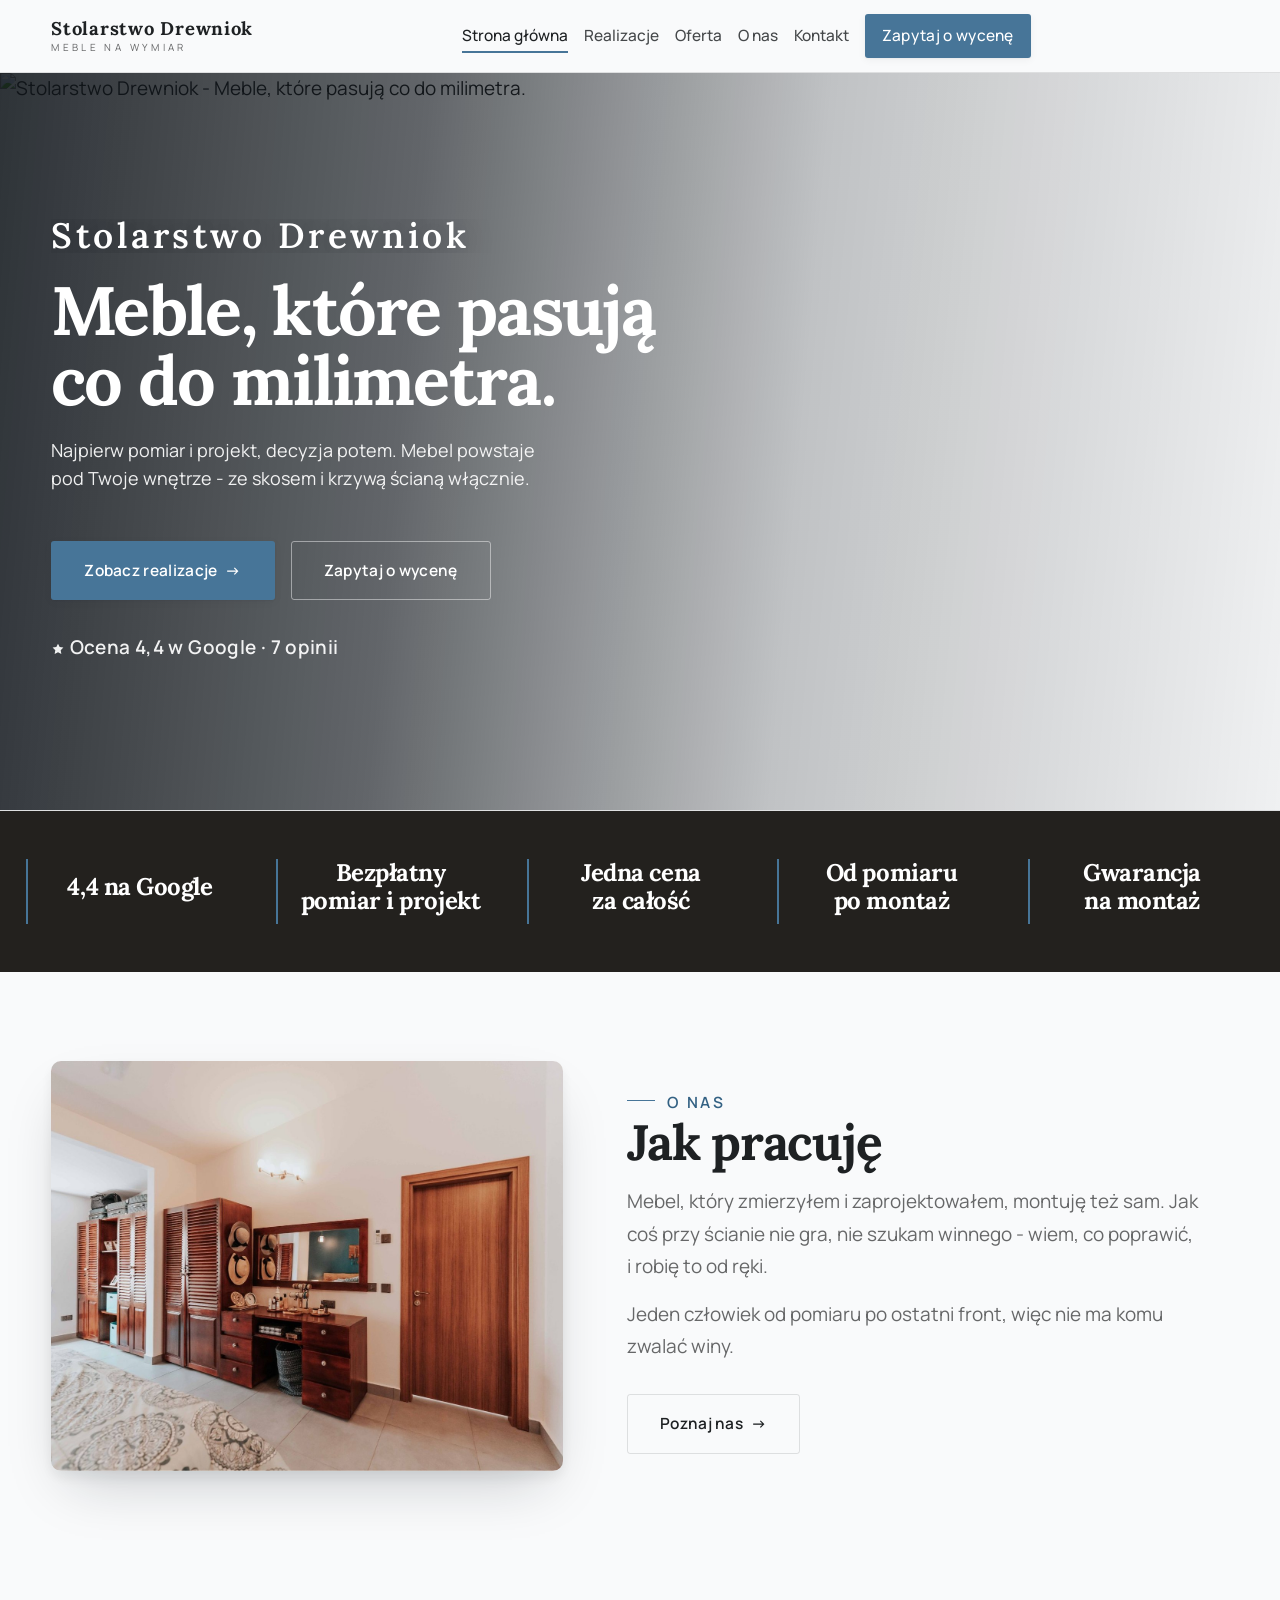
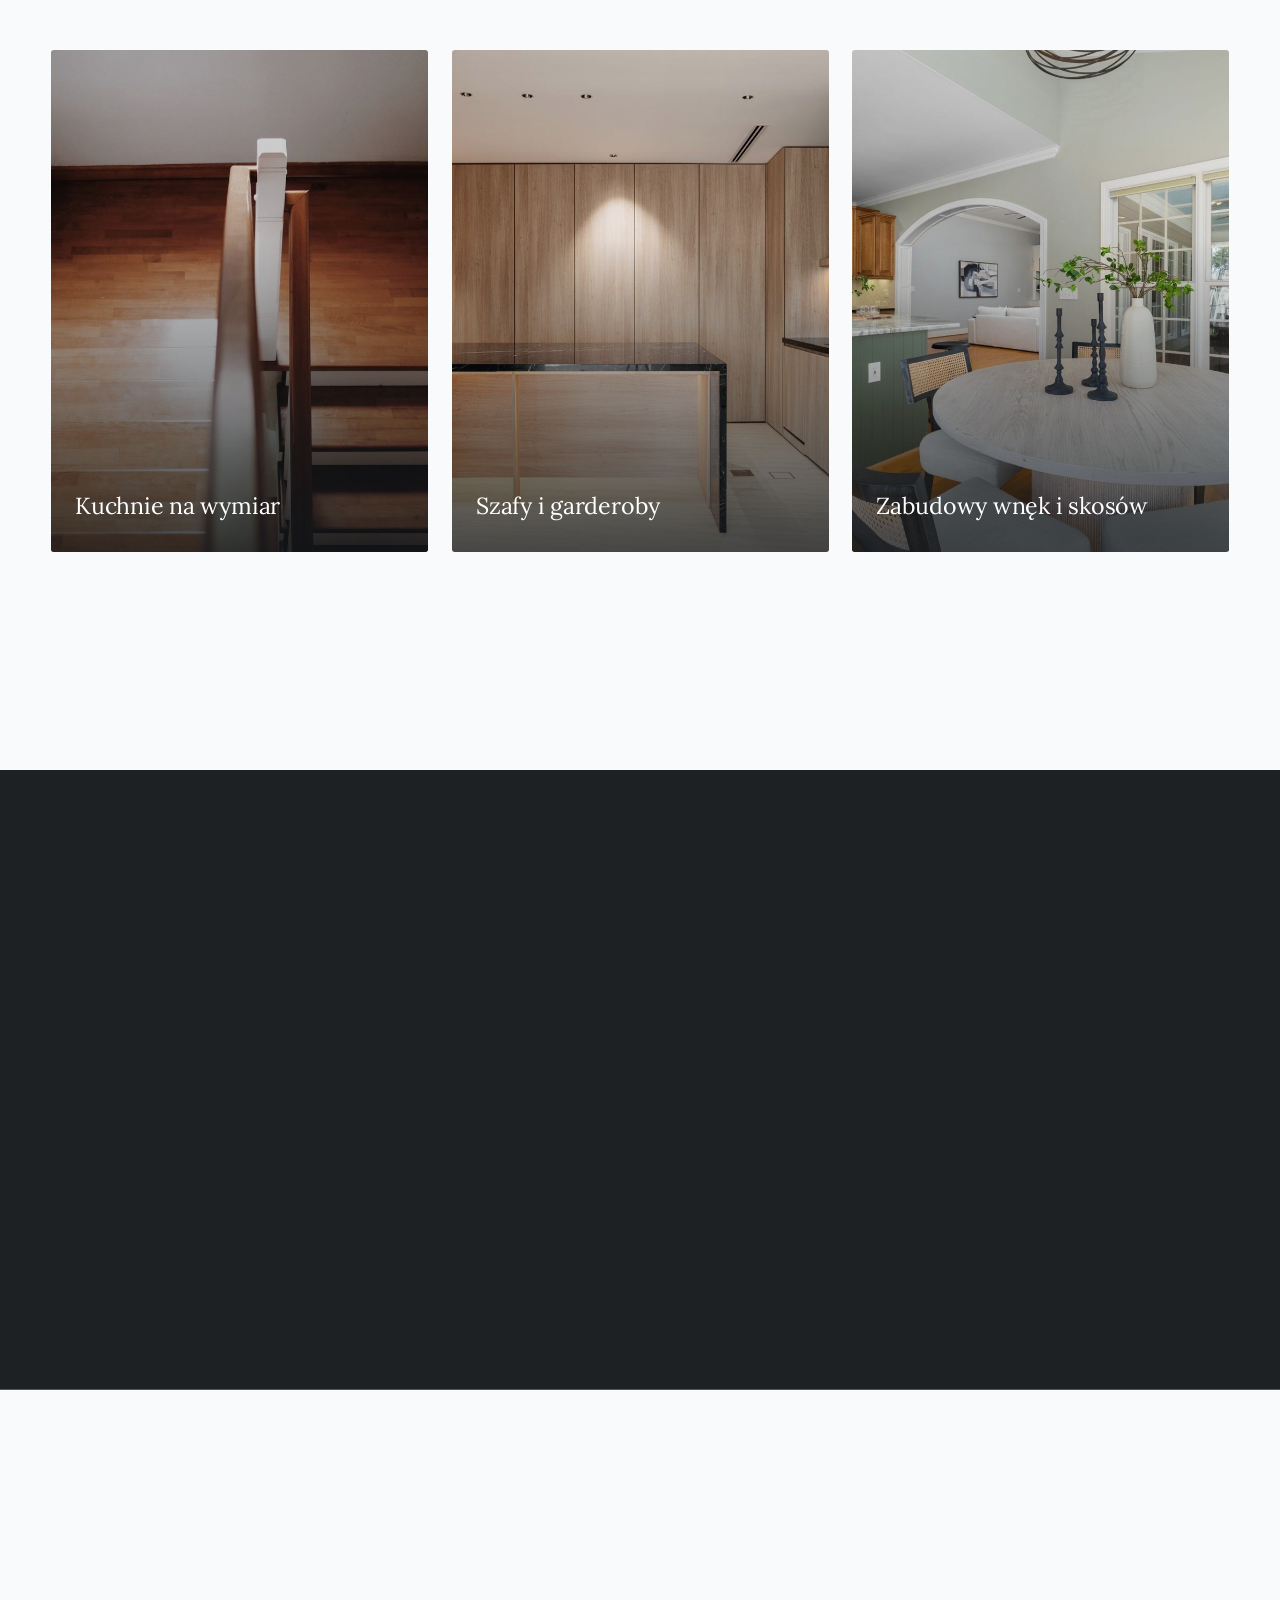
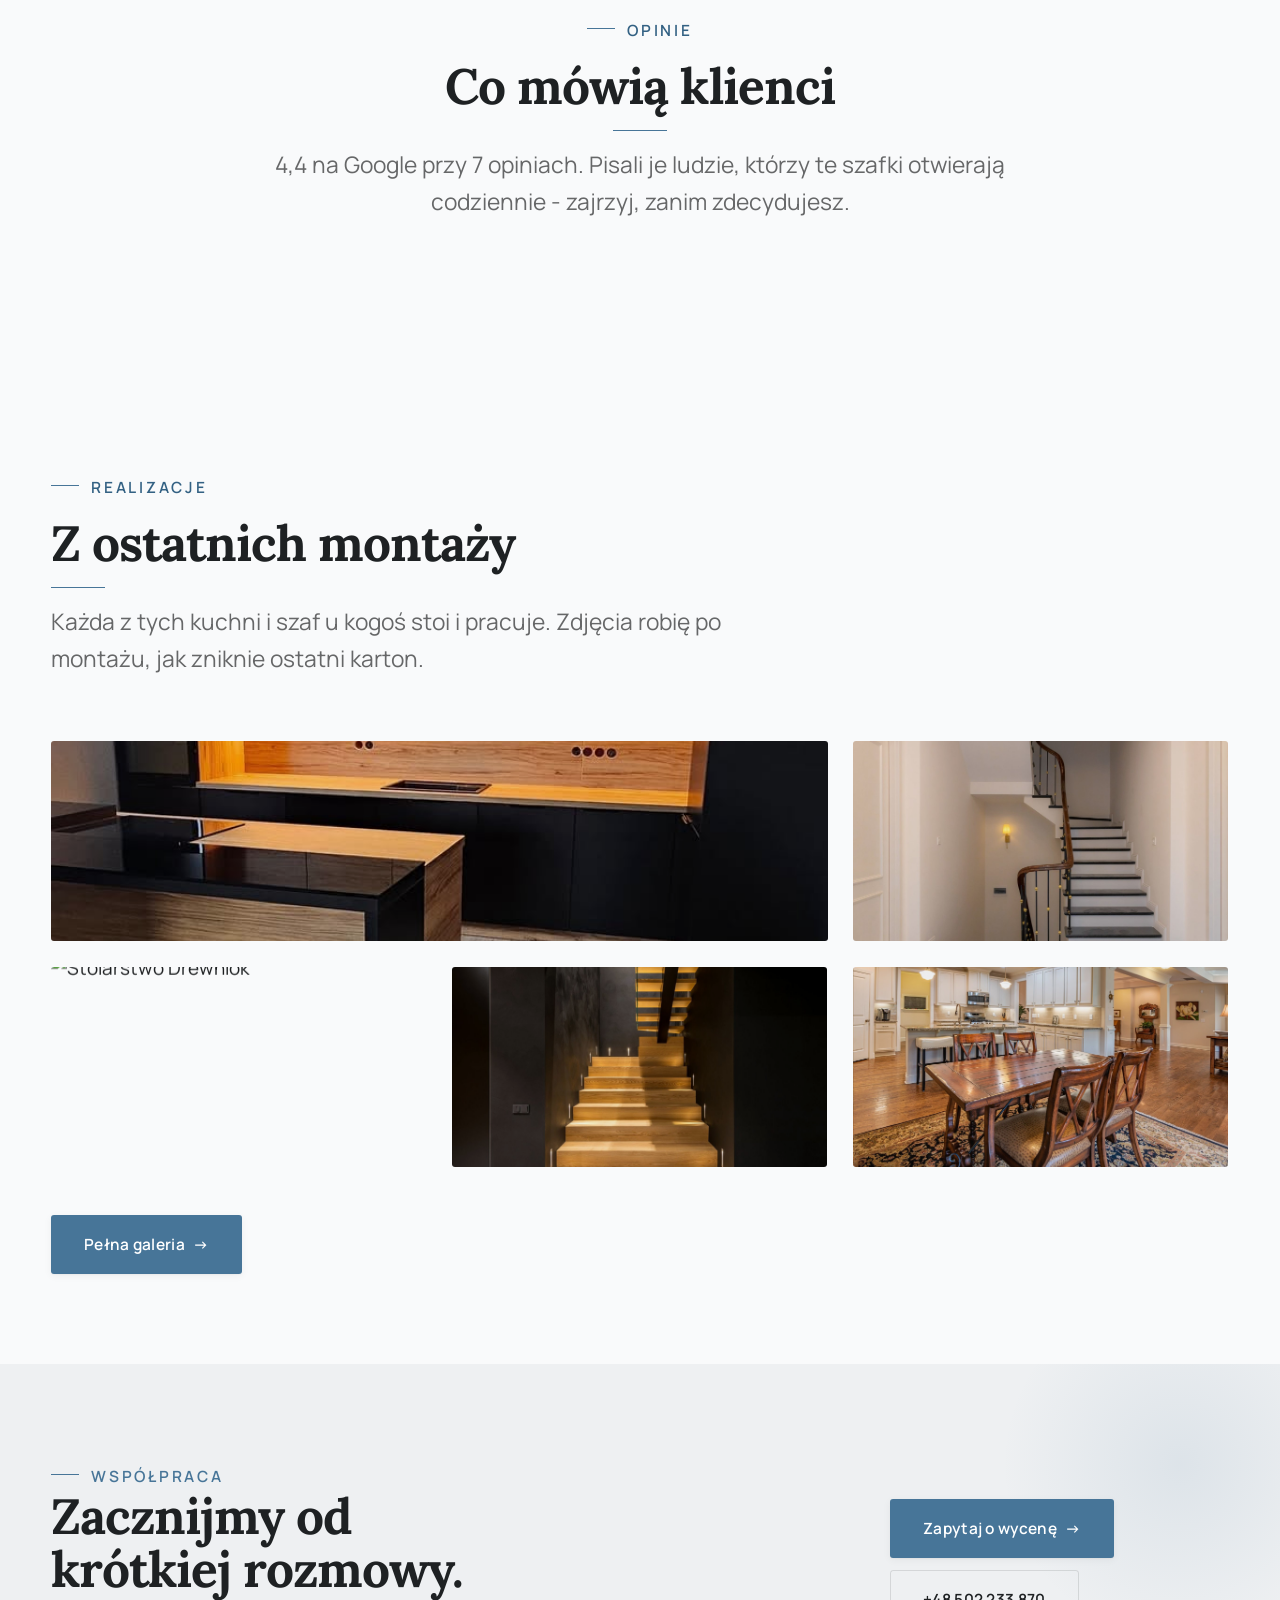
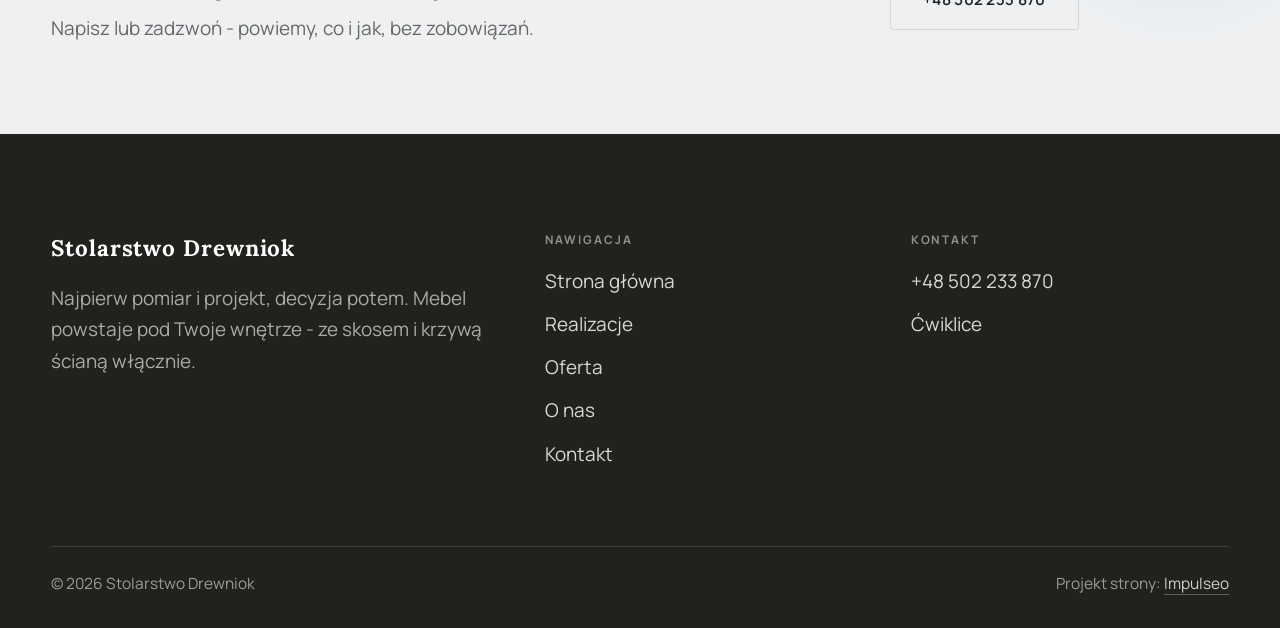
==== index.html @ 3930f3b8 "Demo: Stolarstwo Drewniok Rozmus Tytus (Ćwiklice)" ====
<!DOCTYPE html>
<html lang="pl">
<head>
<meta charset="UTF-8">
<meta name="viewport" content="width=device-width, initial-scale=1.0">
<title>Stolarstwo Drewniok - meble na wymiar, kuchnie i szafy</title>
<meta name="description" content="Meble na wymiar w Ćwiklicach: kuchnie, szafy i zabudowy pod Twoje wnętrze. Bezpłatny pomiar i projekt, jedna cena, montaż z gwarancją. Zadzwoń: +48 502 233 870.">
<link rel="canonical" href="https://kris20032.github.io/stolarstwo-drewniok-rozmus-tytus/">
<meta name="robots" content="noindex, nofollow">
<meta property="og:type" content="website">
<meta property="og:locale" content="pl_PL">
<meta property="og:site_name" content="Stolarstwo Drewniok">
<meta property="og:title" content="Stolarstwo Drewniok - meble na wymiar, kuchnie i szafy">
<meta property="og:description" content="Meble na wymiar w Ćwiklicach: kuchnie, szafy i zabudowy pod Twoje wnętrze. Bezpłatny pomiar i projekt, jedna cena, montaż z gwarancją. Zadzwoń: +48 502 233 870.">
<meta property="og:url" content="https://kris20032.github.io/stolarstwo-drewniok-rozmus-tytus/">
<meta property="og:image" content="https://kris20032.github.io/stolarstwo-drewniok-rozmus-tytus/img/og.jpg">
<meta property="og:image:width" content="1200">
<meta property="og:image:height" content="630">
<meta name="twitter:card" content="summary_large_image">
<script type="application/ld+json">{"@context": "https://schema.org", "@type": "HomeAndConstructionBusiness", "name": "Stolarstwo Drewniok", "url": "https://kris20032.github.io/stolarstwo-drewniok-rozmus-tytus/", "telephone": "+48502233870", "image": "https://kris20032.github.io/stolarstwo-drewniok-rozmus-tytus/img/og.jpg", "areaServed": "Ćwiklice"}</script>
<link rel="preconnect" href="https://fonts.googleapis.com">
<link rel="preconnect" href="https://fonts.gstatic.com" crossorigin>
<link href="https://fonts.googleapis.com/css2?family=Lora:wght@500;600;700&family=Manrope:wght@400;500;600&display=swap" rel="stylesheet">
<link rel="stylesheet" href="assets/styles.css?v=46771199">
</head>
<body>

<header class="nav">
  <div class="wrap nav-inner">
    <a class="brand" href="index.html"><span class="name">Stolarstwo Drewniok</span><span class="sub">Meble na wymiar</span></a>
    <nav class="nav-links">
      <a href="index.html" class="active" aria-current="page">Strona główna</a>
      <a href="realizacje.html">Realizacje</a>
      <a href="oferta.html">Oferta</a>
      <a href="o-nas.html">O nas</a>
      <a href="kontakt.html">Kontakt</a>
      <a href="kontakt.html" class="btn btn-accent">Zapytaj o wycenę</a>
    </nav>
    <button class="nav-toggle" aria-label="Menu"><span></span><span></span><span></span></button>
  </div>
</header>

<main>
<section class="hero-cine">
  <img src="img/hero.jpg" fetchpriority="high" data-rotate="img/g13.jpg|img/g14.jpg" alt="Stolarstwo Drewniok - Meble, które pasują co do milimetra. " width="1880" height="1253">
  <div class="wrap">
    <div class="hero-copy">
      <div class="brandmark bm-m"><span class="bm-line"><span>Stolarstwo Drewniok</span></span></div>
      <h1>Meble, które pasują co do milimetra. </h1>
      <p class="lead">Najpierw pomiar i projekt, decyzja potem. Mebel powstaje pod Twoje wnętrze - ze skosem i krzywą ścianą włącznie.</p>
      <div class="hero-actions">
        <a href="realizacje.html" class="btn btn-accent">Zobacz realizacje <span class="arr">→</span></a>
        <a href="kontakt.html" class="btn btn-ghost" style="color:#fff;border-color:rgba(255,255,255,.45)">Zapytaj o wycenę</a>
      </div>
      <div style="margin-top:var(--space-6);color:#fff;font-weight:600;letter-spacing:.02em;opacity:.92"><svg class="ico-star" width="14" height="14" viewBox="0 0 24 24" style="vertical-align:-2px" aria-hidden="true"><path d="M12 2.8l2.85 5.8 6.4.93-4.63 4.5 1.1 6.37L12 17.4l-5.72 3 1.1-6.37-4.63-4.5 6.4-.93L12 2.8Z" fill="currentColor"/></svg> Ocena 4,4 w Google · 7 opinii</div>
    </div>
  </div>
</section>
<section class="strip n-5" style="padding-block:0">
  <div class="wrap">
    <div class="item reveal"><div class="k">4,4 na Google</div><div class="v"></div></div>
    <div class="item reveal"><div class="k">Bezpłatny pomiar i projekt</div><div class="v"></div></div>
    <div class="item reveal"><div class="k">Jedna cena za całość</div><div class="v"></div></div>
    <div class="item reveal"><div class="k">Od pomiaru po montaż</div><div class="v"></div></div>
    <div class="item reveal"><div class="k">Gwarancja na montaż</div><div class="v"></div></div>
  </div>
</section>
<section>
  <div class="wrap split">
    <div class="split-art reveal"><img src="img/g2.jpg" alt="Stolarstwo Drewniok - realizacja" loading="lazy" width="1600" height="1067" decoding="async"></div>
    <div class="split-copy reveal">
      <span class="eyebrow">O nas</span>
      <h2>Jak pracuję</h2>
      <p class="muted">Mebel, który zmierzyłem i zaprojektowałem, montuję też sam. Jak coś przy ścianie nie gra, nie szukam winnego - wiem, co poprawić, i robię to od ręki.</p>
      <p class="muted">Jeden człowiek od pomiaru po ostatni front, więc nie ma komu zwalać winy.</p>
      <a href="o-nas.html" class="btn btn-ghost">Poznaj nas <span class="arr">→</span></a>
    </div>
  </div>
</section>
<section class="gateways-band">
  <div class="wrap">
    <div class="gateways">
      <a href="oferta.html" class="gateway reveal"><img src="img/g3.jpg" alt="Kuchnie na wymiar" loading="lazy" width="1600" height="1066" decoding="async"><span class="g-ttl">Kuchnie na wymiar</span></a>
      <a href="oferta.html" class="gateway reveal"><img src="img/g5.jpg" alt="Szafy i garderoby" loading="lazy" width="1600" height="1066" decoding="async"><span class="g-ttl">Szafy i garderoby</span></a>
      <a href="oferta.html" class="gateway reveal"><img src="img/g6.jpg" alt="Zabudowy wnęk i skosów" loading="lazy" width="1600" height="1066" decoding="async"><span class="g-ttl">Zabudowy wnęk i skosów</span></a>
    </div>
  </div>
</section>
<section class="stopklatka" aria-hidden="true">
  <div class="stk-bg" style="background-image:url(img/g7.jpg)"></div>
</section>
<section class="opinie op-fallback">
  <div class="wrap">
    <div class="head center reveal">
      <span class="eyebrow">Opinie</span>
      <h2>Co mówią klienci</h2>
      <p>4,4 na Google przy 7 opiniach. Pisali je ludzie, którzy te szafki otwierają codziennie - zajrzyj, zanim zdecydujesz.</p>
    </div>
  </div>
</section>
<section>
  <div class="wrap">
    <div class="head reveal">
      <span class="eyebrow">Realizacje</span>
      <h2>Z ostatnich montaży</h2>
      <p>Każda z tych kuchni i szaf u kogoś stoi i pracuje. Zdjęcia robię po montażu, jak zniknie ostatni karton.</p>
    </div>
    <div class="gallery">
      <div class="tile t-two3 reveal"><img src="img/g1.jpg" alt="Stolarstwo Drewniok" loading="lazy" width="717" height="720" decoding="async"></div>
      <div class="tile t-third reveal"><img src="img/g4.jpg" alt="Stolarstwo Drewniok" loading="lazy" width="1600" height="1066" decoding="async"></div>
      <div class="tile t-third reveal"><img src="img/g8.jpg" alt="Stolarstwo Drewniok" loading="lazy" width="1600" height="1066" decoding="async"></div>
      <div class="tile t-third reveal"><img src="img/g9.jpg" alt="Stolarstwo Drewniok" loading="lazy" width="1600" height="1068" decoding="async"></div>
      <div class="tile t-third reveal"><img src="img/g10.jpg" alt="Stolarstwo Drewniok" loading="lazy" width="1600" height="1066" decoding="async"></div>
    </div>
    <div style="margin-top:var(--space-7)" class="reveal"><a href="realizacje.html" class="btn btn-accent">Pełna galeria <span class="arr">→</span></a></div>
  </div>
</section>
<section class="cta">
  <div class="wrap">
    <div class="reveal">
      <span class="eyebrow">Współpraca</span>
      <h2>Zacznijmy od krótkiej rozmowy.</h2>
      <p>Napisz lub zadzwoń - powiemy, co i jak, bez zobowiązań.</p>
    </div>
    <div class="cta-actions reveal">
      <a href="kontakt.html" class="btn btn-light">Zapytaj o wycenę <span class="arr">→</span></a>
      <a href="tel:+48502233870" class="btn btn-ghost btn-ghost-cta">+48 502 233 870</a>
    </div>
  </div>
</section>
</main>

<footer>
  <div class="wrap">
    <div class="foot-grid">
      <div class="foot-brand">
        <div class="name">Stolarstwo Drewniok</div>
        <p>Najpierw pomiar i projekt, decyzja potem. Mebel powstaje pod Twoje wnętrze - ze skosem i krzywą ścianą włącznie.</p>
      </div>
      <div class="foot-col">
        <h4>Nawigacja</h4>
        <a href="index.html">Strona główna</a>
        <a href="realizacje.html">Realizacje</a>
        <a href="oferta.html">Oferta</a>
        <a href="o-nas.html">O nas</a>
        <a href="kontakt.html">Kontakt</a>
      </div>
      <div class="foot-col">
        <h4>Kontakt</h4>
        <a href="tel:+48502233870">+48 502 233 870</a>
        <p>Ćwiklice</p>
      </div>
    </div>
    <div class="foot-bot">
      <span>© 2026 Stolarstwo Drewniok</span>
      <span>Projekt strony: <a class="foot-credit" href="https://impulseo.pl" target="_blank" rel="noopener">Impulseo</a></span>
    </div>
  </div>
</footer>
<div class="sticky-reserve"><a class="sr-book" href="kontakt.html">Zapytaj o wycenę</a><a class="sr-call" href="tel:+48502233870" aria-label="Zadzwoń"><svg class="ico-tel" width="16" height="16" viewBox="0 0 24 24" fill="none" aria-hidden="true"><path d="M6.6 10.8a15.5 15.5 0 0 0 6.6 6.6l2.2-2.2a1 1 0 0 1 1-.24 11.4 11.4 0 0 0 3.6.58 1 1 0 0 1 1 1V20a1 1 0 0 1-1 1A17 17 0 0 1 3 4a1 1 0 0 1 1-1h3.5a1 1 0 0 1 1 1c0 1.25.2 2.46.58 3.6a1 1 0 0 1-.25 1l-2.23 2.2Z" fill="currentColor"/></svg></a></div>
<div class="demo-wazne" data-do="2026-08-19" data-cykl="3" hidden><svg class="dw-ico" width="13" height="13" viewBox="0 0 24 24" fill="none" aria-hidden="true"><circle cx="12" cy="12" r="8.6" stroke="currentColor" stroke-width="1.8"/><path d="M12 7.2V12l3.3 2" stroke="currentColor" stroke-width="1.8" stroke-linecap="round"/></svg><span class="dw-txt"></span></div>

<script src="assets/main.js"></script>
</body>
</html>
---- assets/styles.css ----
/* ============================================================
   STOLBASZ — premium, architektoniczny B2B fit-out
   Jasna paleta, zero brązu. System wg premium-web-craft.
   Projekt strony: Impulseo (impulseo.pl)
   ============================================================ */

:root{
  /* PALETA — jasna, architektoniczna, chłodna */
  --paper:#F3F1EC;          /* główne tło */
  --paper-2:#E6E3DB;        /* sekcje alternatywne (chłodny jasny szary) */
  --paper-3:#E6E3DB;        /* delikatne wypełnienia */
  --ink:#23211E;            /* tekst główny — chłodny grafit */
  --ink-soft:#43403A;       /* nagłówki drugorzędne */
  --muted:#87837A;          /* tekst poboczny */
  --line:rgba(35,33,30,.12);/* hairline */
  --accent:#8A6B3C;         /* stonowany petrol-slate — jedyny akcent */
  --accent-d:#6E5430;
  --accent-soft:rgba(138,107,60,.10);
  --dark:#23211E;           /* sekcje ciemne (stopka/CTA) */

  /* HOVER ZDJĘĆ — JEDEN standard dla całego silnika (decyzja K. 04.08.2026, artefakt z wariantami).
     AKTUALNE (K.+Szymon 09.08.2026, wybór z artefaktu 6 wariantów): zoom 1.05 przy 1.4s -
     przy tak długim czasie mocniejszy kadr NIE skacze, tylko „oddycha". Poprzedni standard
     (1.02 / .55s z 04.08) odbierany jako dynamiczny i szybki.
     Spoczynek lekko przygaszony, ale TYLKO tam, gdzie jest mysz (@media hover:hover) —
     na telefonie zdjęcia zostają w pełnej jasności. */
  --img-zoom:1.05;                   /* K.+Szymon 09.08: wariant F z artefaktu porównawczego */
  --img-rest:brightness(.95) saturate(.99);
  --img-hot:brightness(1.06) saturate(1.05);
  --img-dur:1.4s;                    /* K.+Szymon 09.08 (wariant F): powoli = elegancko */
  --img-ease:cubic-bezier(.16,.84,.44,1);  /* miękki ogon, efekt „oddychania" */

  /* ODSTĘPY — skala 4/8 */
  --space-1:4px; --space-2:8px; --space-3:12px; --space-4:16px; --space-5:24px;
  --space-6:32px; --space-7:48px; --space-8:64px; --space-9:96px; --space-10:128px;

  /* TYPOGRAFIA — fluid clamp() (skala podbita 16.07.2026: większe, czytelniejsze litery — uwaga Adama) */
  --text-sm:clamp(.9rem,.87rem + .12vw,1rem);
  --text-base:clamp(1.08rem,1.04rem + .18vw,1.2rem);
  --text-lg:clamp(1.24rem,1.15rem + .34vw,1.44rem);
  --text-h3:clamp(1.34rem,1.22rem + .55vw,1.66rem);
  --text-h2:clamp(2.1rem,1.66rem + 2.1vw,3.1rem);
  --text-h1:clamp(2.9rem,2.1rem + 4vw,5.1rem);

  /* PROMIENIE — architektoniczne, raczej ostre */
  --r-sm:3px; --r-md:6px; --r-lg:10px;

  /* RUCH */
  --ease:cubic-bezier(.25,.46,.45,.94); --dur:.24s;

  /* CIENIE — miękkie, warstwowe */
  --sh-sm:0 1px 2px rgba(16,24,32,.04), 0 2px 8px rgba(16,24,32,.05);
  --sh-md:0 2px 6px rgba(16,24,32,.05), 0 12px 28px -8px rgba(16,24,32,.12);
  --sh-lg:0 6px 14px rgba(16,24,32,.07), 0 26px 56px -18px rgba(16,24,32,.22);

  --hairline:1px solid var(--line);

  --font-display:'Lora',serif;
  --font-body:'Manrope',sans-serif;
}

*{box-sizing:border-box;margin:0;padding:0}
html{scroll-behavior:smooth}
body{
  font-family:var(--font-body);
  font-size:var(--text-base);
  line-height:1.65;
  color:var(--ink);
  background:var(--paper);
  -webkit-font-smoothing:antialiased;
  text-rendering:optimizeLegibility;
}
img{max-width:100%;height:auto;display:block}  /* height:auto = width/height z atrybutów trzyma proporcje (TOP#12) */
a{color:inherit;text-decoration:none}

.wrap{width:min(92%,1180px);margin-inline:auto}
section{padding-block:clamp(52px,6.5vw,96px)}

h1,h2,h3{font-family:var(--font-display);font-weight:700;line-height:1.08;letter-spacing:-.02em;color:var(--ink)}
h1{font-size:var(--text-h1);letter-spacing:-.035em}
h2{font-size:var(--text-h2);letter-spacing:-.025em}
h3{font-size:var(--text-h3)}
/* MIARA — długość wiersza. WCAG 2.2 SC 1.4.8: max 80 znaków; Butterick: 45–90.
   68ch daje realnie 72–78 znaków polskiego tekstu, czyli z zapasem pod granicą.
   Wcześniej limit miał TYLKO <p> — <li>, <blockquote> i <dd> nie miały żadnego,
   i to jedyny powód, dla którego 23 bloki na dwóch oddanych stronach jadą po
   83–106 znaków w wierszu (pomiar 07.08.2026, bramka `miara`).
   ⚠️ Listy i definicje ograniczamy TYLKO bez klasy: `ul`/`ol` z klasą to u nas
   układ (siatki kafli, menu), a nie tekst ciągły — tam miarę wyznacza układ. */
/* 60ch, nie 68ch (K. 10.08): po zmianie fontów na węższe kroje (DM Sans i spółka)
   w 68ch mieściło się ~90 znaków - bramka pikselowa słusznie zgłaszała przekroczenie
   granicy 80. Pomiar na żywej przeglądarce: 60ch = 90 znaków, 53ch = ~78 znaków, czyli normę WCAG 1.4.8. */
:root{ --miara:53ch }
p{max-width:min(100%,var(--miara))}
blockquote,
ul:not([class])>li, ol:not([class])>li,
dl:not([class])>dd{max-width:min(100%,var(--miara))}

/* ⚠️ Świadomie BEZ wyjątku `.tile p,.card p,.svc p{max-width:none}`, choć nasuwa się sam:
   te akapity BYŁY już ograniczone (stare `p{max-width:65ch}`), więc „wyjątek" nie odblokowałby
   niczego nowego — tylko ROZLUŹNIŁ stan sprzed zmiany na wszystkich demach naraz.
   `figcaption` żadna z reguł wyżej nie dotyczy, więc też nie potrzebuje zwolnienia. */

/* ŁAMANIE. `balance` wyrównuje długości wierszy w nagłówku, `pretty` pilnuje ostatniego
   wiersza akapitu, żeby nie został w nim jeden wyraz. Obsługiwane od Chrome 117 /
   Safari 17.5; starsze przeglądarki po prostu ignorują tę własność.
   `text-wrap:pretty` nie występowało dotąd ANI RAZ w silniku ani w repo klientów. */
h1,h2,h3,.lead,.lede{text-wrap:balance}
p,li,blockquote,dd{text-wrap:pretty}

.eyebrow{
  font-family:var(--font-body);
  font-size:var(--text-sm);
  font-weight:600;
  letter-spacing:.18em;
  text-transform:uppercase;
  color:var(--accent);
  display:inline-flex;align-items:center;gap:var(--space-3);
}
/* flex:none + margin-top = kreska trzyma się PIERWSZEJ linii. Wcześniej align-items:center
   centrowało ją względem całego bloku i przy zawinięciu (długi kicker typu
   „…WNĘTRZ · LESZNO · OD 2019") druga linia lądowała z brzydkim wcięciem. */
.eyebrow{align-items:flex-start}
.eyebrow>*,.eyebrow{text-wrap:balance}   /* dlugi kicker lamal sie na sierote typu samo „2019" w drugiej linii */
.eyebrow::before{content:"";width:28px;height:1px;background:var(--accent);display:inline-block;flex:none;margin-top:.62em}

.muted{color:var(--muted)}
.lead{font-size:var(--text-lg);line-height:1.55;color:var(--ink-soft);max-width:50ch}

/* ---------- BUTTONS ---------- */
.btn{
  display:inline-flex;align-items:center;gap:var(--space-2);
  font-weight:600;font-size:var(--text-sm);letter-spacing:.02em;
  padding:var(--space-4) var(--space-6);
  border-radius:var(--r-sm);
  transition:transform var(--dur) var(--ease),box-shadow var(--dur) var(--ease),background var(--dur) var(--ease);
  cursor:pointer;border:1px solid transparent;
}
.btn-accent{background:var(--accent);color:#fff;box-shadow:var(--sh-sm)}
.btn-accent:hover{background:var(--accent-d);transform:translateY(-2px);box-shadow:var(--sh-md)}
.btn-accent:active{transform:translateY(0);box-shadow:var(--sh-sm)}
.btn-ghost{background:transparent;color:var(--ink);border-color:var(--line)}
.btn-ghost:hover{border-color:var(--accent);color:var(--accent);transform:translateY(-2px)}
.btn-light{background:#fff;color:var(--ink);box-shadow:var(--sh-sm)}
.btn-light:hover{transform:translateY(-2px);box-shadow:var(--sh-md)}
.btn .arr{transition:transform var(--dur) var(--ease)}
.btn:hover .arr{transform:translateX(4px)}

/* ---------- NAV ---------- */
.nav{
  position:sticky;top:0;z-index:50;
  background:color-mix(in srgb,var(--paper) 88%,transparent);
  backdrop-filter:saturate(140%) blur(10px);
  border-bottom:var(--hairline);
}
.nav-inner{display:flex;align-items:center;justify-content:space-between;gap:var(--space-5);height:72px}
/* ANTY-NACHODZENIE (K. 05.08.2026): długa nazwa firmy + przycisk z pełnym numerem nie mieściły się w pasku
   i flex ściskał linki PONIŻEJ ich treści - "Kontakt" wchodził na ramkę "Zadzwoń +48 ...". Teraz ustępuje
   nazwa marki (skrót wielokropkiem), a menu i przycisk nigdy się nie kurczą ani nie zachodzą na siebie. */
.brand{display:flex;flex-direction:column;line-height:1;min-width:0;flex:0 1 auto}
.brand .name{font-family:var(--font-display);font-weight:800;font-size:1.35rem;letter-spacing:.04em;white-space:nowrap;overflow:hidden;text-overflow:ellipsis}
.brand .sub{font-size:.62rem;letter-spacing:.34em;text-transform:uppercase;color:var(--muted);margin-top:5px;white-space:nowrap;overflow:hidden;text-overflow:ellipsis}
.nav-links{display:flex;align-items:center;gap:var(--space-6);flex:0 0 auto}
.nav-links a{font-size:var(--text-sm);font-weight:500;color:var(--ink-soft);position:relative;padding-block:4px;white-space:nowrap;transition:color var(--dur) var(--ease)}
.nav-links a::after{content:"";position:absolute;left:0;bottom:0;width:0;height:1.5px;background:var(--accent);transition:width var(--dur) var(--ease)}
.nav-links a:hover,.nav-links a.active{color:var(--ink)}
.nav-links a:hover::after,.nav-links a.active::after{width:100%}
.nav-links .btn{padding:var(--space-2) var(--space-5)}
/* przyciski w nav: właściwy kolor (przebij .nav-links a) + bez podkreślenia */
.nav-links a.btn-accent{color:#fff}
.nav-links a.btn-ghost,.nav-links a.btn-light{color:var(--ink)}
.nav-links a.btn::after{display:none}
.nav-toggle{display:none;background:none;border:none;cursor:pointer;flex-direction:column;gap:5px;padding:8px}
.nav-toggle span{width:24px;height:2px;background:var(--ink);transition:var(--dur)}
/* Ciasny zakres MIĘDZY menu mobilnym a pełnym pulpitem: zbijamy odstępy i nazwę marki,
   żeby wszystko zmieściło się naturalnie, zanim w ogóle dojdzie do skracania wielokropkiem. */
@media(max-width:1280px) and (min-width:921px){
  .nav-links{gap:var(--space-4)}
  .nav-links .btn{padding:var(--space-2) var(--space-4)}
  .brand .name{font-size:1.15rem}
}

/* ---------- HERO (split) ---------- */
.hero{position:relative;overflow:hidden;border-bottom:var(--hairline)}
.hero-grid{display:grid;grid-template-columns:1.05fr .95fr;gap:clamp(24px,4vw,60px);align-items:center;
  padding-block:clamp(36px,4.5vw,64px)}
.hero-copy .eyebrow{margin-bottom:var(--space-5)}
.hero-copy h1{margin-bottom:var(--space-5)}
.hero-copy .lead{margin-bottom:var(--space-7)}
.hero-actions{display:flex;flex-wrap:wrap;gap:var(--space-4)}
.hero-art{position:relative;aspect-ratio:4/3;border-radius:var(--r-lg);overflow:hidden;box-shadow:var(--sh-lg)}
.hero-art img{width:100%;height:100%;object-fit:cover}
.hero-art::after{content:"";position:absolute;inset:0;background:linear-gradient(180deg,transparent 55%,rgba(18,24,28,.28))}
.hero-badge{position:absolute;left:var(--space-5);bottom:var(--space-5);z-index:2;
  background:rgba(252,252,251,.94);backdrop-filter:blur(4px);
  border-radius:var(--r-md);padding:var(--space-4) var(--space-5);box-shadow:var(--sh-md);max-width:78%}
.hero-badge strong{display:block;font-family:var(--font-display);font-size:1rem;letter-spacing:-.01em}
.hero-badge span{font-size:var(--text-sm);color:var(--muted)}

/* ---------- HERO duży / kinowy (strona główna) ---------- */
.hero-cine{position:relative;min-height:clamp(560px,82vh,840px);min-height:clamp(560px,82svh,840px);display:flex;align-items:center;overflow:hidden;border-bottom:var(--hairline)}
.hero-cine>img{position:absolute;inset:0;width:100%;height:100%;object-fit:cover;z-index:0}
.hero-cine::after{content:"";position:absolute;inset:0;z-index:1;
  background:linear-gradient(95deg,rgba(13,18,23,.86) 0%,rgba(13,18,23,.64) 32%,rgba(13,18,23,.24) 62%,rgba(13,18,23,.04) 100%)}
.hero-cine .wrap{position:relative;z-index:2;padding-block:var(--space-8)}
.hero-cine .hero-copy{max-width:660px}
.hero-cine .eyebrow{color:#fff;margin-bottom:var(--space-5)}
.hero-cine .eyebrow::before{background:#fff}
.hero-cine h1{color:#fff;margin-bottom:var(--space-5);font-size:clamp(2.9rem,2rem + 4.4vw,5.2rem);text-wrap:balance}
.hero-cine .lead{color:rgba(255,255,255,.92);max-width:48ch;margin-bottom:var(--space-7)}
.hero-cine .hero-actions{display:flex;flex-wrap:wrap;gap:var(--space-4)}
/* NISKIE OKNO (laptop z dokiem i paskami przeglądarki ma ~700-780 px wysokości widoku):
   H1 do 5.2rem + długi lead nie mieściły się i przyciski wypadały POD krawędź ekranu -
   klient widział stronę bez ani jednego CTA. Skalujemy w dół, zamiast przycinać treść. */
@media(min-width:821px) and (max-height:820px){
  .hero-cine{min-height:clamp(520px,94svh,780px)}
  .hero-cine .wrap{padding-block:var(--space-6)}
  .hero-cine h1{font-size:clamp(2.2rem,1.5rem + 2.6vw,3.6rem);margin-bottom:var(--space-4)}
  .hero-cine .eyebrow{margin-bottom:var(--space-4)}
  .hero-cine .lead{margin-bottom:var(--space-5);max-width:44ch}
}
@media(max-width:680px){
  .hero-cine{min-height:clamp(520px,76vh,640px);min-height:clamp(520px,76svh,640px);align-items:flex-end}
  .hero-cine::after{background:linear-gradient(0deg,rgba(13,18,23,.9) 6%,rgba(13,18,23,.45) 55%,rgba(13,18,23,.25) 100%)}
  .hero-cine .wrap{padding-bottom:var(--space-9)}
  /* TELEFON (~90% oglądających): lead potrafił zająć 8 linii i zepchnąć CTA poza pierwszy ekran.
     Zwężamy interlinię i skalę - treści nie ucinamy, bo to ona sprzedaje. */
  .hero-cine .lead{font-size:.98rem;line-height:1.5;margin-bottom:var(--space-5)}
  .hero-cine .eyebrow{font-size:.72rem;letter-spacing:.13em;margin-bottom:var(--space-4)}
  .hero-cine .eyebrow::before{width:20px}
  .hero-cine h1{margin-bottom:var(--space-4)}
}

/* full-bleed hero variant (podstrony) */
.pagehead{position:relative;min-height:46vh;min-height:46svh;display:flex;align-items:flex-end;overflow:hidden;border-bottom:var(--hairline)}
.pagehead img{position:absolute;inset:0;width:100%;height:100%;object-fit:cover}
/* 10.08.2026 (decyzja K.): mocniejsze przyciemnienie + cień pod tekstem. Bramka mierzyła na
   nagłówkach podstron 3,38-3,43:1 przy wymaganych 4,5 — jasne zdjęcie (hala, śnieg, niebo)
   podchodziło pod biały tekst. Zdjęcia klientów są różne, więc kontrast musi dawać WARSTWA,
   a nie szczęśliwy dobór kadru. */
.pagehead::after{content:"";position:absolute;inset:0;background:linear-gradient(180deg,rgba(18,24,28,.40),rgba(18,24,28,.76))}
.pagehead .wrap{position:relative;z-index:2;padding-block:var(--space-9);color:#fff}
.pagehead h1{color:#fff;max-width:18ch;text-shadow:0 2px 16px rgba(0,0,0,.55)}
.pagehead .eyebrow{color:#fff}
.pagehead .eyebrow::before{background:#fff}
.pagehead p{color:rgba(255,255,255,.92);margin-top:var(--space-4);max-width:54ch;text-shadow:0 1px 12px rgba(0,0,0,.5)}

/* ---------- STRIP (pasek skrótów / liczby) ---------- */
.strip{background:var(--dark);color:#fff}
/* PASEK HASEŁ — standard 04.08.2026 (decyzja K.): 5 haseł w JEDNYM rzędzie, tekst WYŚRODKOWANY,
   węższe marginesy boczne niż reszta strony (pasek ma iść szerzej), równe wysokości kolumn. */
.strip .wrap{width:min(96%,1440px);display:grid;grid-template-columns:repeat(5,1fr);
  gap:var(--space-5);padding-block:var(--space-7);align-items:stretch}
.strip .item .k{font-family:var(--font-display);font-size:clamp(1.05rem,.82rem + .85vw,1.55rem);
  font-weight:800;letter-spacing:-.02em;color:#fff;line-height:1.18;text-wrap:balance}
.strip .item .v{font-size:var(--text-sm);color:rgba(255,255,255,.66);margin-top:var(--space-2);line-height:1.4}
.strip .item{border-left:2px solid var(--accent);padding-inline:var(--space-4);
  text-align:center;display:flex;flex-direction:column;justify-content:center}
/* liczba kolumn = liczba haseł, żeby ostatnie nie zostawało samo w drugim rzędzie.
   Klasę n-N nadaje multipage.py; domyślnie (bez klasy) pasek jest 5-kolumnowy. */
.strip.n-2 .wrap{grid-template-columns:repeat(2,1fr)}
.strip.n-3 .wrap{grid-template-columns:repeat(3,1fr)}
.strip.n-4 .wrap{grid-template-columns:repeat(4,1fr);gap:var(--space-6)}
.strip.n-4 .item .k{font-size:clamp(1.3rem,1rem + 1.1vw,2rem)}
.strip.n-6 .wrap{grid-template-columns:repeat(6,1fr);gap:var(--space-4)}
.strip.n-6 .item .k{font-size:clamp(.98rem,.8rem + .7vw,1.35rem)}
/* równe łamanie: zamiast "długa linia + jedno słowo" obie linie zbliżonej długości */
.strip .item .k{text-wrap:balance}

/* ---------- SECTION HEAD ---------- */
.head{max-width:48rem;margin-bottom:var(--space-8)}
.head.center{margin-inline:auto;text-align:center}
.head .eyebrow{margin-bottom:var(--space-4)}
.head h2{margin-bottom:var(--space-4)}
.head p{color:var(--muted);font-size:var(--text-lg);line-height:1.55}
.head.center p{margin-inline:auto}

/* ---------- INTRO SPLIT ---------- */
.split{display:grid;grid-template-columns:.92fr 1.08fr;gap:clamp(28px,5vw,80px);align-items:center}
.split.rev{grid-template-columns:1.08fr .92fr}
.split.rev .split-art{order:-1}
.split-art{position:relative;aspect-ratio:5/4;border-radius:var(--r-lg);overflow:hidden;box-shadow:var(--sh-lg)}
.split-art img{width:100%;height:100%;object-fit:cover}
.split-copy h2{margin-bottom:var(--space-5)}
.split-copy p+p{margin-top:var(--space-4)}
.split-copy .btn{margin-top:var(--space-6)}

/* ---------- SERVICES (zakres) ---------- */
.svc-grid{display:grid;grid-template-columns:repeat(auto-fit,minmax(280px,1fr));gap:var(--space-5)}
.svc{background:#fff;border:var(--hairline);border-radius:var(--r-md);padding:var(--space-7) var(--space-6);
  transition:transform var(--dur) var(--ease),box-shadow var(--dur) var(--ease),border-color var(--dur) var(--ease);
  position:relative;overflow:hidden}
.svc::before{content:"";position:absolute;left:0;top:0;width:3px;height:0;background:var(--accent);transition:height var(--dur) var(--ease)}
.svc:hover{transform:translateY(-4px);box-shadow:var(--sh-md);border-color:transparent}
.svc:hover::before{height:100%}
.svc .ic{font-family:var(--font-display);font-size:.8rem;font-weight:700;letter-spacing:.12em;color:var(--accent);margin-bottom:var(--space-4)}
.svc h3{margin-bottom:var(--space-3);font-size:1.22rem}
.svc p{color:var(--muted);font-size:var(--text-base);line-height:1.6}

/* big detailed service rows */
.svc-row{display:grid;grid-template-columns:.8fr 1.2fr;gap:clamp(20px,4vw,60px);align-items:center;padding-block:var(--space-8)}
.svc-row+.svc-row{border-top:var(--hairline)}
.svc-row.rev{grid-template-columns:1.2fr .8fr}
/* Naprzemienny układ wierszy oferty: co drugi wiersz ma zdjęcie po PRAWEJ.
   Było `order:-1` — martwy kod, bo zdjęcie i tak jest pierwszym dzieckiem w HTML,
   więc wszystkie wiersze wyglądały identycznie (zdjęcie zawsze z lewej), a `rev`
   zmieniało tylko szerokość kolumn. Znalezione 29.07.2026 przy różnicowaniu kierunków
   animacji (pomiar pozycji: art.mid 390/502 przy row.mid 756 — zawsze lewa strona). */
.svc-row.rev .svc-row-art{order:2}
.svc-row-art{aspect-ratio:4/3;border-radius:var(--r-md);overflow:hidden;box-shadow:var(--sh-md)}
.svc-row-art img{width:100%;height:100%;object-fit:cover}
.svc-row h3{font-size:1.5rem;margin-bottom:var(--space-4)}
.svc-row .num{font-family:var(--font-display);font-size:.85rem;font-weight:700;letter-spacing:.14em;color:var(--accent);display:block;margin-bottom:var(--space-3)}
.svc-row ul{list-style:none;margin-top:var(--space-4);display:flex;flex-direction:column;gap:var(--space-2)}
.svc-row li{position:relative;padding-left:var(--space-5);color:var(--muted);font-size:var(--text-base)}
.svc-row li::before{content:"";position:absolute;left:0;top:.62em;width:8px;height:1px;background:var(--accent)}

/* ---------- GALLERY (realizacje) ---------- */
.gallery{display:grid;grid-template-columns:repeat(12,1fr);gap:var(--space-4);grid-auto-rows:200px}
/* GALERIA MASONRY — pionowe zdjęcia (portrety beauty/wellness) bez przycinania: kolumny, height auto */
.gallery-masonry{column-count:3;column-gap:var(--space-4)}
@media(max-width:900px){.gallery-masonry{column-count:2}}
@media(max-width:560px){.gallery-masonry{column-count:1}}
.gallery-masonry .m-tile{break-inside:avoid;margin:0 0 var(--space-4);padding:0;position:relative;overflow:hidden;border-radius:var(--r-md);border:1px solid var(--line)}
.gallery-masonry .m-tile img{width:100%;height:auto;display:block}
.gallery-masonry .m-tile .cap{position:absolute;left:0;right:0;bottom:0;padding:var(--space-4);color:#fff;background:linear-gradient(0deg,rgba(0,0,0,.55),transparent);font-size:var(--text-sm)}
.gallery-masonry .m-tile .cap small{display:block;font-weight:400;opacity:.78;letter-spacing:.04em;text-transform:uppercase;font-size:.66rem;margin-top:3px}
.tile{position:relative;overflow:hidden;border-radius:var(--r-md);box-shadow:var(--sh-sm);
  transition:transform var(--dur) var(--ease),box-shadow var(--dur) var(--ease)}
.tile img{width:100%;height:100%;object-fit:cover;
  transition:transform var(--img-dur) var(--img-ease),filter var(--img-dur) var(--img-ease)}
.tile:hover{box-shadow:var(--sh-md)}
.tile .cap{position:absolute;left:0;right:0;bottom:0;padding:var(--space-5) var(--space-4) var(--space-4);
  /* mocniejszy spad + cien pod tekstem: na JASNYCH zdjeciach klienta (biale fronty, sciany)
     slaby gradient dawal kontrast ~1.5:1 zamiast wymaganych 3.6:1 (bramka wygladu, 10.08.2026).
     Bardzo jasne zdjecia (jasne schody/wnetrza) nadal spadaly do ~1.1-1.6:1, wiec od 13.08.2026
     spad ma dodatkowy solidny blok pod samym tekstem (nie tylko gradient), zeby kontrast byl
     staly niezaleznie od jasnosci konkretnego zdjecia. */
  background:linear-gradient(transparent 10%,rgba(14,18,20,.72) 45%,rgba(10,13,15,.97) 100%);color:#fff;
  text-shadow:0 1px 4px rgba(0,0,0,.85),0 0 12px rgba(0,0,0,.5);
  font-size:var(--text-sm);font-weight:600;letter-spacing:.01em;
  opacity:0;transform:translateY(8px);transition:var(--dur) var(--ease)}
.tile:hover .cap{opacity:1;transform:translateY(0)}
.tile .cap small{display:block;font-weight:400;opacity:.78;letter-spacing:.04em;text-transform:uppercase;font-size:.66rem;margin-top:3px}
/* bento spans */
.t-wide{grid-column:span 6}
.t-tall{grid-column:span 6;grid-row:span 2}
.t-std{grid-column:span 6}
.t-third{grid-column:span 4}
.t-two3{grid-column:span 8}

/* ---------- TRUST / WIARYGODNOŚĆ ---------- */
.trust{background:var(--paper-2)}
.trust-grid{display:grid;grid-template-columns:repeat(auto-fit,minmax(240px,1fr));gap:var(--space-5);margin-top:var(--space-7)}
.trust-card{background:#fff;border-radius:var(--r-md);padding:var(--space-7) var(--space-6);box-shadow:var(--sh-sm);border-top:3px solid var(--accent)}
.trust-card .big{font-family:var(--font-display);font-size:clamp(1.8rem,1.3rem + 1.6vw,2.6rem);font-weight:800;letter-spacing:-.02em;color:var(--ink);line-height:1}
.trust-card h3{font-size:1.12rem;margin:var(--space-3) 0 var(--space-2)}
.trust-card p{color:var(--muted);font-size:var(--text-base);line-height:1.55}

/* ---------- CTA band ---------- */
.cta{background:var(--dark);color:#fff;position:relative;overflow:hidden}
/* telefon w CTA: na ciemnym tle biały (domyślnie), rodziny z JASNYM tłem CTA
   nadpisują to u siebie - wcześniej kolor siedział w stylu inline i wygrywał z rodziną. */
.cta .btn-ghost-cta{color:#fff;border-color:rgba(255,255,255,.3)}
.cta .wrap{display:grid;grid-template-columns:1.4fr .6fr;gap:var(--space-7);align-items:center;position:relative;z-index:2}
.cta h2{color:#fff;max-width:20ch}
.cta p{color:rgba(255,255,255,.74);margin-top:var(--space-4)}
.cta-actions{display:flex;flex-direction:column;gap:var(--space-3);align-items:flex-start}
.cta::before{content:"";position:absolute;right:-80px;top:-80px;width:360px;height:360px;border-radius:50%;
  background:radial-gradient(circle,var(--accent-soft),transparent 70%)}

/* ---------- CONTACT ---------- */
.contact-grid{display:grid;grid-template-columns:.85fr 1.15fr;gap:clamp(28px,4vw,56px);align-items:start}
.info-list{display:flex;flex-direction:column;gap:var(--space-2)}
.info-row{display:flex;gap:var(--space-4);align-items:flex-start;padding-block:var(--space-4);border-bottom:var(--hairline)}
.info-row .ic{flex:none;width:42px;height:42px;display:grid;place-items:center;border-radius:50%;
  background:var(--accent-soft);color:var(--accent);font-size:1.05rem}
.info-row .lbl{font-size:.72rem;letter-spacing:.14em;text-transform:uppercase;color:var(--muted)}
.info-row .val{font-weight:600;font-size:var(--text-base);margin-top:2px}
.info-row a.val:hover{color:var(--accent)}
.map{border:none;border-radius:var(--r-lg);box-shadow:var(--sh-md);width:100%;height:100%;min-height:380px;filter:grayscale(.2) contrast(1.02)}
.form{background:#fff;border:var(--hairline);border-radius:var(--r-lg);padding:clamp(24px,3vw,40px);box-shadow:var(--sh-sm)}
.form .fld{margin-bottom:var(--space-5)}
.form label{display:block;font-size:var(--text-sm);font-weight:600;margin-bottom:var(--space-2)}
.form input,.form textarea{width:100%;font-family:inherit;font-size:var(--text-base);color:var(--ink);
  padding:var(--space-4);border:var(--hairline);border-radius:var(--r-sm);background:var(--paper);transition:border-color var(--dur)}
.form input:focus,.form textarea:focus{outline:none;border-color:var(--accent);background:#fff}
.form textarea{resize:vertical;min-height:120px}
.form .note{font-size:var(--text-sm);color:var(--muted);margin-top:var(--space-3)}

/* ---------- FOOTER ---------- */
footer{background:var(--dark);color:#fff;padding-block:var(--space-9) var(--space-6)}
.foot-grid{display:grid;grid-template-columns:1.4fr 1fr 1fr;gap:var(--space-7);margin-bottom:var(--space-8)}
.foot-brand .name{font-family:var(--font-display);font-weight:800;font-size:1.4rem;letter-spacing:.04em}
.foot-brand p{color:rgba(255,255,255,.62);margin-top:var(--space-4);font-size:var(--text-base);max-width:38ch}
.foot-col h4{font-size:.74rem;letter-spacing:.16em;text-transform:uppercase;color:rgba(255,255,255,.5);margin-bottom:var(--space-4)}
.foot-col a,.foot-col p{display:block;color:rgba(255,255,255,.82);font-size:var(--text-base);margin-bottom:var(--space-3)}
.foot-col a:hover{color:#fff}
.foot-bot{border-top:1px solid rgba(255,255,255,.12);padding-top:var(--space-5);display:flex;justify-content:space-between;flex-wrap:wrap;gap:var(--space-3);
  font-size:var(--text-sm);color:rgba(255,255,255,.55)}
.foot-bot a:hover{color:#fff}
/* Podpis w stopce = klikalny link do impulseo.pl (31.07.2026). Ma być WIDOCZNIE klikalny,
   ale nie krzyczeć - stąd sam kolor jaśniejszy + delikatne podkreślenie na najeździe. */
.foot-bot a.foot-credit{color:rgba(255,255,255,.78);text-decoration:none;border-bottom:1px solid rgba(255,255,255,.28)}
.foot-bot a.foot-credit:hover{color:#fff;border-bottom-color:#fff}

/* ---------- REVEAL ---------- */
.reveal{opacity:0;transform:translateY(22px);transition:opacity .6s var(--ease),transform .6s var(--ease)}
.reveal.in{opacity:1;transform:none}

/* ---------- RESPONSIVE ---------- */
@media(max-width:920px){
  .hero-grid,.split,.split.rev,.svc-row,.svc-row.rev,.cta .wrap,.contact-grid,.foot-grid{grid-template-columns:1fr}
  .split.rev .split-art,.svc-row.rev .svc-row-art{order:0}
  .hero-art{aspect-ratio:16/10;max-height:420px}
  .strip .wrap,.strip.n-2 .wrap,.strip.n-3 .wrap,.strip.n-4 .wrap,.strip.n-6 .wrap{grid-template-columns:repeat(2,1fr);gap:var(--space-6)}
  .strip .item .k,.strip.n-6 .item .k{font-size:clamp(1.3rem,1.1rem + 1vw,2rem)}
  .gallery{grid-auto-rows:180px}
  .t-wide,.t-tall,.t-std,.t-third,.t-two3{grid-column:span 6}
  .t-tall{grid-row:span 1}
  .cta-actions{flex-direction:row;flex-wrap:wrap}
  .foot-grid{gap:var(--space-6)}
}
@media(max-width:680px){
  .nav-links{position:fixed;inset:72px 0 auto 0;background:var(--paper);flex-direction:column;align-items:stretch;
    gap:0;padding:var(--space-4) 6%;border-bottom:var(--hairline);box-shadow:var(--sh-md);
    transform:translateY(-120%);transition:transform var(--dur) var(--ease)}
  .nav-links.open{transform:translateY(0)}
  .nav-links a{padding-block:var(--space-4);border-bottom:var(--hairline)}
  .nav-links .btn{margin-top:var(--space-3);justify-content:center}
  .nav-toggle{display:flex}
  .strip .wrap,.strip.n-2 .wrap,.strip.n-3 .wrap,.strip.n-4 .wrap,.strip.n-6 .wrap{grid-template-columns:1fr}
  .gallery{grid-template-columns:repeat(6,1fr)}
  .foot-grid{grid-template-columns:1fr}
}
@media(prefers-reduced-motion:reduce){
  /* audyt 09.08 TOP#14: samo skrócenie duration przy animacji INFINITE = stroboskop
     (pętla .01ms miga ekranem); iteration-count:1 gasi pętlę naprawdę. Pseudoelementy
     też - tła hero (gastro/studio) animują ::before/img, blanket na * ich nie łapał. */
  *,*::before,*::after{animation-duration:.01ms!important;animation-iteration-count:1!important;animation-delay:0s!important;transition:none!important}
  .reveal{opacity:1!important;transform:none!important}
  html{scroll-behavior:auto}
}

/* ============================================================
   PREMIUM LAYER — destylat deep-researchu branż (anty-AI, spokój).
   Zmienne STOLBASZ (--accent/--ink/--paper/--line/--dark). Ruch ledwo
   zauważalny, krzywa cubic-bezier(.16,.84,.44,1); prefers-reduced-motion
   pokryte blanketem wyżej. Karty hairline zamiast cieni = #1 sygnał „nie-AI".
   ============================================================ */

/* więcej oddechu między sekcjami (liderzy: 110-130px) */
section{padding-block:clamp(64px,8vw,128px)}

/* 1) Aksamitny reveal — dłuższa, miękka krzywa zamiast „skoku" */
.reveal{transition:opacity .9s cubic-bezier(.16,.84,.44,1),transform .9s cubic-bezier(.16,.84,.44,1);will-change:opacity,transform}
/* stagger TYLKO w galerii (tam pozycja = porządek dzieci) */
.gallery .reveal:nth-child(2){transition-delay:.07s}
.gallery .reveal:nth-child(3){transition-delay:.14s}
.gallery .reveal:nth-child(4){transition-delay:.21s}
.gallery .reveal:nth-child(5){transition-delay:.28s}
.gallery .reveal:nth-child(6){transition-delay:.35s}

/* 2) Hero STATYCZNY na .hero-cine — Ken Burns CAŁKIEM WYŁĄCZONY 26.06 (3. zgłoszenie Szymona).
   GENEZA: animowanie scale na <img> hero z teksturami (cegły/framugi) re-samplinguje obraz
   klatka po klatce → na części ekranów drobne drganie/shimmer = „heroshot się trzęsie".
   translateY usunięto wcześniej, scale-only + will-change/GPU NIE wystarczyły do GWARANCJI gładkości.
   Krzysztof zażądał pewności („make sure, że błąd się nie pojawi") > efekt. Zero animacji = 0% drgania.
   Delikatny zoom zostaje TYLKO w pełnoekranowych hero gastro/studio (hg-bg/hs-bg — tło, inny
   mechanizm, chwalone, nigdy nie zgłaszane). NIE wracać do KB na .hero-cine bez realnego testu
   na sprzęcie klienta — to ryzyko regresji „trzęsienia”. */
/* BEZPIECZNY "wow" na hero = jednorazowy FADE-IN (opacity), nie zoom.
   opacity nie dotyka bitmapy → gładkie na KAŻDYM zdjęciu/ekranie/GPU, zero ryzyka migotania.
   Geometryczny ruch (scale/translate) na .hero-cine jest ZAKAZANY (bramka pilnuje). */
@keyframes heroFade{from{opacity:0}to{opacity:1}}
.hero-cine>img{transform:none;animation:heroFade 1.1s ease-out both}

/* 3) Akcentowy hairline pod nagłówkiem sekcji, który „rysuje się" przy wejściu */
.head h2{position:relative;padding-bottom:18px}
.head h2::after{content:"";position:absolute;left:0;bottom:0;height:1px;width:0;background:var(--accent);transition:width 1s cubic-bezier(.16,.84,.44,1) .15s}
.head.center h2::after{left:50%;transform:translateX(-50%)}
.head.reveal.in h2::after,.head.center.reveal.in h2::after{width:54px}

/* 4) Karty HAIRLINE zamiast cieni/zaokrągleń (najmocniejszy anty-AI detal) */
.svc{background:transparent;border:1px solid var(--line);border-radius:var(--r-sm);box-shadow:none}
.svc:hover{box-shadow:none;border-color:var(--accent);transform:translateY(-3px)}
.trust-card{background:transparent;box-shadow:none;border:1px solid var(--line);border-top:2px solid var(--accent);border-radius:var(--r-sm)}
.tile{box-shadow:none;border-radius:var(--r-sm)}
.tile:hover{box-shadow:none}

/* 5) Sticky-nav kondensuje się po przewinięciu (sygnał dopracowania) */
.nav{transition:box-shadow .4s ease,background .4s ease}
.nav.is-stuck{box-shadow:0 1px 0 var(--line),0 14px 30px -24px rgba(0,0,0,.45)}
.nav-inner{transition:height .35s var(--ease)}
.nav.is-stuck .nav-inner{height:60px}

/* 6) MANIFESTO — pełnoekranowy cytat-bohater (zastępuje generyczne „Dlaczego my") */
.manifesto{background:var(--paper-2);text-align:center}
.manifesto .wrap{max-width:60rem}
.manifesto p{font-family:var(--font-display);font-style:italic;font-size:clamp(1.6rem,1rem + 2.4vw,2.8rem);line-height:1.32;color:var(--ink-soft);margin-inline:auto;max-width:26ch;position:relative;padding-top:var(--space-8)}
.manifesto p::before{content:"";position:absolute;top:0;left:50%;transform:translateX(-50%);width:54px;height:1px;background:var(--accent)}
.manifesto p span{color:var(--accent);font-style:italic}

/* 7) GATEWAYS — 3 duże bramy-zdjęcia (zamiast paska menu usług) */
.gateways{display:grid;grid-template-columns:repeat(3,1fr);gap:var(--space-4)}
.gateway{position:relative;aspect-ratio:3/4;overflow:hidden;border-radius:var(--r-sm);display:block}
.gateway img{width:100%;height:100%;object-fit:cover;
  transition:transform var(--img-dur) var(--img-ease),filter var(--img-dur) var(--img-ease)}
.gateway::after{content:"";position:absolute;inset:0;background:linear-gradient(180deg,transparent 38%,rgba(18,24,28,.74))}
/* ===== HOVER ZDJĘĆ — jedno miejsce dla WSZYSTKICH kafli ze zdjęciem (K. 04.08.2026) ===== */
@media(hover:hover){
  .tile img,.gateway img,.m-tile img{filter:var(--img-rest)}
  .tile:hover img,
  .gateway:hover img,
  .m-tile:hover img{transform:scale(var(--img-zoom));filter:var(--img-hot)}
}
.m-tile img{transition:transform var(--img-dur) var(--img-ease),filter var(--img-dur) var(--img-ease)}
.gateway .g-ttl{position:absolute;left:0;right:0;bottom:0;z-index:2;padding:var(--space-6) var(--space-5);color:#fff;font-family:var(--font-display);font-size:1.45rem;letter-spacing:-.01em;line-height:1.15}
.gateway .g-ttl small{display:block;font-family:var(--font-body);font-size:var(--text-sm);font-weight:400;opacity:.82;letter-spacing:.03em;margin-top:5px}
@media(max-width:760px){.gateways{grid-template-columns:1fr}.gateway{aspect-ratio:16/10}}

/* 8) LOGO klienta w nagłówku (gdy podane --logo) */
/* 52px domyślnie (feedback Bartka 06.07.2026: 40px ginęło, uwaga padła 3x; ~56px sprawdzone na żywym demie anna-borowiec-makeup) */
.brand-logo{height:64px;width:auto;max-width:300px;object-fit:contain;display:block}
.nav.is-stuck .brand-logo{height:52px}
@media(max-width:680px){.brand-logo{height:46px;max-width:210px}}


/* === RWD: nagłówki na wąskich ekranach (dodane 17.07.2026 razem z fixem clamp) ===
   Po przywróceniu działania clamp() dolna granica --text-h1 (2.9rem) rozpychała
   dokument przy długich polskich słowach na telefonach. Tu ją zjeżdżamy. */
@media (max-width:560px){
  :root{
    --text-h1:clamp(1.9rem, 1.15rem + 4.4vw, 2.7rem);
    --text-h2:clamp(1.5rem, 1rem + 3vw, 2.1rem);
  }
  .hero-cine h1{font-size:clamp(1.9rem, 1.15rem + 4.4vw, 2.7rem)}
  h1,h2{overflow-wrap:break-word}
}

/* GODZINY (godziny_grid z briefu) — dzień po lewej, godziny po prawej. Wcześniej BRAK stylu
   powodował sklejenie "Poniedziałek-Piątek8:00-20:00" (dodane 2026-07-21). Neutralne dla dem bez grafiku. */
.godz{display:flex;flex-direction:column;gap:2px;max-width:440px;margin-top:8px}
.godz-row{display:flex;justify-content:space-between;align-items:baseline;gap:24px;padding:10px 0;border-bottom:1px solid var(--line)}
.godz-row:last-child{border-bottom:0}
.godz-row b{font-weight:600;color:var(--ink)}
.godz-row span{color:var(--muted);white-space:nowrap}

/* === FAQ (lekcja 08.08.2026) ===
   Sekcja faq_klinika() trafia NIE tylko do rodziny „klinika" (multipage.py: także układ FACHOWCY),
   a style leżały wyłącznie w families/klinika.css — u hydraulika/dekarza FAQ renderowało się jako
   goła lista <details> z domyślnym trójkącikiem przeglądarki (wpadka: demo Instalatorstwo Gała).
   Dlatego baza. Rodzina może to nadpisać na wierzchu. */
.faq-list{max-width:48rem;margin:var(--space-8) auto 0;display:flex;flex-direction:column;gap:var(--space-3)}
.faq-item{border:1px solid var(--line);border-radius:var(--r-md);background:var(--paper);padding:var(--space-4) var(--space-5)}
.faq-item summary{font-family:var(--font-display);font-weight:600;color:var(--ink);cursor:pointer;list-style:none;display:flex;justify-content:space-between;gap:1rem}
.faq-item summary::-webkit-details-marker{display:none}
.faq-item summary::after{content:"+";color:var(--accent-d);font-weight:700;font-size:1.2rem;line-height:1}
.faq-item[open] summary::after{content:"-"}
.faq-item p{color:var(--ink-soft);font-size:var(--text-base);line-height:1.6;margin:var(--space-3) 0 0}

/* === LICZBA OPINII PRZY SEKCJI OPINII (08.08.2026, wzorzec irismeble.pl, decyzja K.) ===
   Trzy cytaty bez kontekstu czyta się jak „firma ma trzy opinie". Ta linijka mówi wprost,
   ile ich jest naprawdę - dane i tak przychodzą z reconu i szły dotąd wyłącznie do hero.
   Baza, nie rodzina: sekcja opinii renderuje się we WSZYSTKICH układach, a style opinii
   leżą per rodzina - bez tego u części rodzin linijka byłaby gołym tekstem (ta sama pułapka
   co z FAQ wyżej). Rodzina może nadpisać na wierzchu. */
.op-meta{
  text-align:center;margin:calc(var(--space-3) * -1) 0 var(--space-6);
  color:var(--muted);font-size:var(--text-base);letter-spacing:.01em;
}
.op-meta .ico-star{color:var(--accent-d);margin-right:2px}

/* --- licznik ważności DEMA (pomysł K. 09.08) - tylko wersje pokazowe --- */
.demo-wazne{position:fixed;top:calc(var(--nav-h, 64px) + 14px);right:14px;z-index:95;
  display:inline-flex;align-items:center;gap:.45em;
  background:rgba(21,25,28,.82);color:#fff;font-size:.72rem;font-weight:600;letter-spacing:.01em;
  padding:.42em .8em .42em .62em;border-radius:999px;backdrop-filter:saturate(140%) blur(8px);
  border:1px solid rgba(255,255,255,.14);box-shadow:0 10px 24px -14px rgba(0,0,0,.6);
  pointer-events:none;
  /* NIE pokazuje się przy wejściu (K. 09.08) - wjeżdża dopiero po zejściu z hero */
  opacity:0;transform:translateY(-10px);
  transition:opacity .7s var(--ease),transform .7s var(--ease)}
.demo-wazne.is-on{opacity:1;transform:none}
.demo-wazne .dw-ico{flex:none;opacity:.85}
.demo-wazne b{font-weight:700;font-variant-numeric:tabular-nums;color:#FFD9A3}
.demo-wazne .dw-zeg{font-variant-numeric:tabular-nums;font-feature-settings:"tnum";
  opacity:.72;margin-left:.15em;letter-spacing:.01em}
.demo-wazne.is-pilne{background:rgba(150,32,28,.9);border-color:rgba(255,255,255,.2)}
.demo-wazne .dw-pilne{color:#FFE0DE}
@media(max-width:820px){.demo-wazne{top:auto;bottom:70px;right:10px}}

/* --- pasek mini-opinii pod hero (audyt 09.08 TOP#27) - tylko przy realnych recenzjach --- */
.opinie-mini{padding-block:0;border-bottom:var(--hairline)}
.opinie-mini .om-row{display:grid;grid-template-columns:repeat(3,1fr);gap:var(--space-6);padding-block:var(--space-5)}
.opinie-mini .om-item blockquote{font-size:var(--text-sm);color:var(--ink-soft);line-height:1.5;margin:0}
.opinie-mini .om-autor{display:block;margin-top:var(--space-2);font-size:.78rem;font-weight:600;color:var(--muted);letter-spacing:.04em}
@media(max-width:820px){.opinie-mini .om-row{grid-template-columns:1fr;gap:var(--space-4)}
  .opinie-mini .om-item:nth-child(n+3){display:none}}

/* --- AKCENT-TEKST (audyt 09.08 TOP#11/12, decyzja K.) ---------------------------
   Kolor firmowy jest jasny, dopóki nie musi być literą. --accent zostaje żywy
   (kreski, przyciski, pasek haseł); litera akcentowa na JASNYM tle bierze
   --accent-text (dokleja palette_auto; domyślnie accent-d). Tylko color -
   border/background/pseudo zostają żywe. Ciemna sekcja CTA = wyjątek. */
:root{--accent-text:var(--accent-d)}
.eyebrow, .svc .ic, .svc-row .num, .info-row .ic, .info-row a.val:hover,
.manifesto p span, .faq-item summary::after, .op-meta .ico-star, .op-star,
.fu-cta, .obszar-list li:hover, .btn-ghost:hover, .nav.nav-solid .brand .sub,
.proces-os .pc-cur, .os-on .proces-os .proces-line > li.os-done .pno { color:var(--accent-text) }
.cta .eyebrow { color:var(--accent) }

/* --- dostępność (audyt 09.08 TOP#23, podzbiór bezpieczny) --- */
html{scroll-padding-top:84px}                       /* kotwice nie chowają się pod sticky-nav */
:focus-visible{outline:2px solid var(--accent-text);outline-offset:2px}  /* widoczny fokus tylko z klawiatury */
main{display:block}

/* --- kafelek „Zobacz opinie w Google" (K. 09.08) - znak marki zamiast gołego linku --- */
.op-meta{text-align:center;max-width:none;margin-inline:auto}
.op-google{display:inline-flex;align-items:center;gap:.6em;
  padding:.62em 1.15em;border:1px solid var(--line);border-radius:999px;
  background:var(--paper);color:var(--ink);font-size:var(--text-sm);font-weight:600;
  transition:border-color var(--dur) var(--ease),box-shadow var(--dur) var(--ease),transform var(--dur) var(--ease)}
.op-google .op-g-ico{flex:none}                        /* oficjalny 4-kolorowy znak Google */
.op-google .arr{transition:transform var(--dur) var(--ease)}
.op-google:hover{border-color:var(--accent);box-shadow:var(--sh-sm);transform:translateY(-1px)}
.op-google:hover .arr{transform:translateX(3px)}

/* ============================================================
   HOVER KART I KAFLI - JEDEN STANDARD DLA WSZYSTKICH RODZIN (K. 10.08:
   „każde demo ma wyglądać tak premium"). Wcześniej premium-hover miała tylko
   rodzina fachowców (.fu-row), reszta rodzin renderowała karty bez reakcji.
   Zasada ta sama: reakcja NATYCHMIAST (0s), gaśnięcie łagodne; ledwie widoczne
   tło, kreska akcentu z lewej, strzałka rusza. Zero cieni-poduszek.
   ⛔ Świadomie POMIJAMY kafle ze zdjęciem (.tile/.gateway/.m-tile) - tam działa
   już zoom 1.05/1.4s i dokładanie ramek by go zabiło.
   ============================================================ */
.card, .svc, .gateway-txt, .menu-cat, .prod-card, .pak-card, .faq-item, .obj-tile{
  position:relative;transition:background .22s ease-out,border-color .22s ease-out}
.card::before, .menu-cat::before, .prod-card::before, .pak-card::before{
  content:"";position:absolute;left:0;top:0;bottom:0;width:3px;background:var(--accent);
  transform:scaleY(0);transform-origin:top;transition:transform .09s ease-out;border-radius:2px}
@media(hover:hover){
  .card:hover, .svc:hover, .menu-cat:hover, .prod-card:hover, .pak-card:hover{
    background:color-mix(in srgb,var(--accent) 9%,transparent);
    border-color:color-mix(in srgb,var(--accent) 45%,var(--line));
    transition-duration:0s}
  .card:hover::before, .menu-cat:hover::before,
  .prod-card:hover::before, .pak-card:hover::before{transform:scaleY(1)}
  .card:hover .arr, .svc:hover .arr, .menu-cat:hover .arr{transform:translateX(.3rem)}
}
.card .arr, .svc .arr, .menu-cat .arr{display:inline-block;transition:transform .1s ease-out}

/* === rodzina: rzemioslo === */
/* ============================================================
   RODZINA: RZEMIOSŁO — stolarstwo, meble na wymiar, kamieniarstwo,
   granit, parapety, wnętrza premium (skórki: wood, stone, lux, modern).

   GENEZA (05.08.2026): ta rodzina była zmapowana w multipage.py (FAMILY),
   ale NIE MIAŁA pliku wyglądu — a silnik dokleja go tylko, jeśli istnieje.
   Skutek: meble, stolarka i kamieniarstwo dostawały NAJUBOŻSZY wariant
   strony w całym silniku (goły base), podczas gdy „fachowcy" mieli 181 linii
   wzbogacenia. Licznik próśb @claude (zmiany-raport.py) pokazał to jako
   największe skupisko skarg: „zrób w stylu Murago", „to jest strasznie
   monotonne i nudne", „przyłóż się", „proporcje się nie zgadzają, zbyt mały
   tekst", „układ naprzemienny", „mało przestrzeni zapełnionej".

   IDEA: rzemiosło sprzedaje się MATERIAŁEM i DETALEM, nie szybkością dojazdu.
   Stąd: duże kadry, powietrze wokół treści, editorial zamiast kart z ramkami,
   naprzemienny rytm sekcji. Zero nowych klas HTML — stylujemy to, co silnik
   już generuje (split / gateways / gallery / hero-cine), więc plik jest
   w 100% addytywny: nie dotyka innych rodzin i nie wymaga zmian w Pythonie.

   ⚠️ NIE RUSZAĆ: paska haseł (.strip .k/.v — reguła K. z 04.08: 5 obok siebie,
   wyśrodkowane) ani hoveru zdjęć (zoom 1.02 z base.css). Oba są ustalone.
   ============================================================ */

/* --- HERO: więcej powietrza, mocniejszy kontrast wielkości ---------------
   Agata/Mateusz wielokrotnie: „zbyt mały tekst", „mało przestrzeni".
   Rzemiosło znosi duży, spokojny nagłówek — to nie jest strona awaryjna. */
.hero-copy .lead{max-width:52ch;font-size:var(--text-lg);line-height:1.6}
.hero-copy h1{letter-spacing:-.025em;line-height:1.02}
.hero-copy .eyebrow{letter-spacing:.24em}
.hero-actions{margin-top:var(--space-7)}

/* --- SPLIT: rytm naprzemienny --------------------------------------------
   Mateusz wprost: „Zakres usług ma mieć układ naprzemienny". Co druga sekcja
   split odwraca kolumny — obraz raz z lewej, raz z prawej. Na wąskim ekranie
   kolejność wraca do naturalnej (opis pod zdjęciem). */
.split{gap:clamp(var(--space-6),5vw,var(--space-9));align-items:center}
.split:nth-of-type(even) .split-art{order:2}
.split:nth-of-type(even) .split-copy{order:1}
.split-copy h2{margin-bottom:var(--space-4)}
.split-copy p{max-width:56ch;line-height:1.7}
.split-art img{border-radius:var(--r-md)}
@media (max-width:860px){
  .split:nth-of-type(even) .split-art,
  .split:nth-of-type(even) .split-copy{order:initial}
}

/* --- GATEWAYS (kafle „Meble / Kuchnie / Szafy") --------------------------
   ⚠️ NIE STYLUJEMY. Sprawdzone wzrokowo 05.08.2026: .gateway to NIE karta
   tekstowa, tylko link-kafel ze zdjęciem (aspect-ratio 3/4, gradient, tytuł
   w bezwzględnym pozycjonowaniu na dole). Próba zrobienia z nich „editorial"
   (hairline + padding + przezroczyste tło) rozbiła komponent: kreski wisiały
   w pustce nad zdjęciami. Base.css robi to dobrze - zostawiamy.
   Jedyne, co dokładamy, to więcej powietrza między kaflami. */
.gateways{gap:var(--space-5)}

/* --- GALERIA: materiał na pierwszym planie -------------------------------
   Rzemiosło ocenia się z bliska, więc podnosimy rangę PODPISU (co to za
   materiał, co za detal) i dajemy kadrom trochę oddechu.
   ⚠️ CELOWO NIE ruszamy siatki galerii: silnik ma własny system proporcji
   (.tile z t-third / t-two3 + masonry dla zdjęć pionowych — patrz reguła
   „dopasuj proporcje"). Nadpisanie grid-template-columns rozjechałoby kadry. */
.gallery{gap:clamp(var(--space-4),2vw,var(--space-6))}
.gallery .cap{font-family:var(--font-display);font-size:var(--text-sm);
  letter-spacing:.02em;color:var(--ink-soft);margin-top:var(--space-3)}
/* .gallery .cap nadpisuje kolor na --ink-soft (ciemny) - dobre dla podpisu POD
   miniaturą, ale .tile .cap to nakładka NA zdjęciu (position:absolute + gradient
   pod spodem) - ciemny tekst na ciemnym gradiencie dawał kontrast ~1.2-1.7:1
   zamiast wymaganych 3.6:1 (bramka wyglądu, 13.08.2026). Wyższa specyficzność
   przywraca biały tekst tylko dla nakładki na zdjęciu. */
.gallery .tile .cap{color:#fff}

/* --- SEKCJE: więcej światła ---------------------------------------------
   Wspólny mianownik skarg „mało przestrzeni" / „monotonne": sekcje siedziały
   zbyt ciasno, przez co wszystko zlewało się w jeden blok. */
section{padding-block:clamp(var(--space-8),7vw,var(--space-10))}
.head{max-width:64ch}
.head h2{letter-spacing:-.02em;line-height:1.08}
.head p{color:var(--muted);font-size:var(--text-lg);line-height:1.6;margin-top:var(--space-4)}
.head .eyebrow{margin-bottom:var(--space-4)}

/* --- CTA: bez krzyku ----------------------------------------------------- */
/* ⚠️ Tło CTA jest tu JASNE, a base.css ustawia .cta{color:#fff} - bez podmiany
   koloru tekst robi się biały na kremowym tle (kontrast 1.05, napis znika).
   Wykryte na demie Meble Seweryn 08.08.2026 - dotyczyło całej rodziny rzemioslo. */
.cta{background:var(--paper-2);color:var(--ink)}
.cta h2{letter-spacing:-.02em;color:var(--ink)}
.cta p{color:var(--muted)}
.cta .eyebrow{color:var(--accent)}
.cta .btn-light{background:var(--accent);color:#fff}
.cta .btn-ghost,.cta .btn-ghost-cta{color:var(--ink);border-color:var(--line)}
.cta-actions{margin-top:var(--space-6)}

/* ⚠️ Pasek haseł pod hero (.strip > .item > .k/.v) NIE jest tu stylowany
   świadomie - rządzi nim reguła z 04.08.2026 (5 haseł obok siebie,
   wyśrodkowane, równa wysokość) zapisana w base.css. Nie dublować. */

/* --- STICKY-RESERVE - dolny pasek mobile (audyt 09.08 TOP#2, decyzja K.: każda rodzina) --- */
.sticky-reserve{display:none}
@media(max-width:820px){
  .sticky-reserve{display:flex;position:fixed;left:0;right:0;bottom:0;z-index:90;
    background:var(--line);box-shadow:0 -6px 20px -10px rgba(0,0,0,.4)}
  .sticky-reserve a{padding:15px 8px;text-align:center;font-weight:600;font-size:.95rem;letter-spacing:.01em}
  .sr-book{flex:1;background:var(--accent);color:#fff}
  .sr-call{width:60px;background:var(--paper);color:var(--ink);font-size:1.15rem;border-left:1px solid var(--line);display:flex;align-items:center;justify-content:center}
  body{padding-bottom:56px}
}

/* === OPINIE (gated): realne cytaty z reconu ===
   Dodane 10.08.2026 - te 4 rodziny NIE miały tego bloku, przez co sekcja opinii
   renderowala sie jako goly tekst z domyslnym wcieciem <blockquote> (zglosil K.). */
.opinie-grid{display:grid;grid-template-columns:repeat(auto-fit,minmax(16rem,1fr));gap:var(--space-6);margin-top:var(--space-8)}
.op-card{margin:0;background:var(--paper);border:1px solid var(--line);border-radius:var(--r-md);padding:var(--space-6);display:flex;flex-direction:column;gap:var(--space-3)}
.op-star{color:var(--accent-d);letter-spacing:.1em;font-size:.95rem}
.op-card blockquote{margin:0;color:var(--ink-soft);font-size:var(--text-base);line-height:1.6}
.op-autor{font-family:var(--font-display);font-weight:700;color:var(--ink);font-size:.95rem}

/* === WARSTWA PREMIUM (silnik, 08.08.2026) === */
/* ============================================================
   OŚ PROCESU „PREMIUM" + OKNO NA NIERUCHOME TŁO + ODZNAKI + POWRÓT NA GÓRĘ
   (08.08.2026 — wdrożenie decyzji K. z warsztatu ruchu II)

   ⚠️ TEN PLIK JEST DOKLEJANY **PO** PLIKU RODZINY.
   Powód: strukturę `.proces-line` stylują cztery rodziny (fachowcy, dom, klinika,
   studio) jako poziomy rząd kart. Nowy układ musi je nadpisać, a base.css ładuje
   się PRZED rodziną, więc tam by przegrał. Kolejność w multipage.py:
       base.css → rodzina → TEN PLIK → motion.css → hero-fit.css

   ZASADA BEZPIECZEŃSTWA (jak w całej warstwie ruchu):
   stany „ukryte" nadaje WYŁĄCZNIE JavaScript przez klasę na <html>. Bez skryptu
   albo przy jego błędzie strona wygląda jak przed tą zmianą — nigdy pusty ekran.
   ============================================================ */

/* ---------------- 1) OŚ PROCESU ---------------- */
.proces-os .proc-grid{
  display:grid;grid-template-columns:34% 1fr;gap:var(--space-8);align-items:start;
}
.proces-os .proc-side{position:sticky;top:calc(72px + var(--space-6))}
.proces-os .proc-side .head{text-align:left;margin:0}
.proces-os .proc-side .head h2{margin-bottom:var(--space-3)}
.proces-os .proc-side .head p{margin:0}

.proces-os .proc-count{display:flex;align-items:baseline;gap:var(--space-2);margin-top:var(--space-6)}
.proces-os .pc-cur{
  font-family:var(--font-display);font-size:2.6rem;line-height:1;color:var(--accent-d);
  font-variant-numeric:tabular-nums;
}
.proces-os .pc-all{font-size:var(--text-base);color:var(--muted);font-variant-numeric:tabular-nums}
.proces-os .proc-bar{
  height:2px;background:var(--line);border-radius:2px;overflow:hidden;
  max-width:14rem;margin-top:var(--space-3);
}
.proces-os .proc-bar > i{display:block;height:100%;width:0;background:var(--accent-d)}
.proces-os .proc-now{
  color:var(--muted);font-size:var(--text-sm);margin:var(--space-3) 0 0;min-height:2.4em;
}

/* ⚠️ TWARDY RESET OZDOBNIKÓW RODZINY (naprawa po teście 08.08.2026, demo hydraulika)
   Rodziny nie tylko układają kroki w rząd — DORYSOWUJĄ do nich własną grafikę:
   fachowcy.css ma poziomą kreskę (li::before), kropkę na osi (li::after), środkowanie
   tekstu i `.pno` jako wielki numer nad tytułem. Po nałożeniu pionowej osi zostawało
   z tego pobojowisko: numery w kółkach po lewej, a tytuły wyśrodkowane po prawej
   z wiszącymi kropkami i liniami.
   Nadpisujemy z `!important`, bo to jedyny sposób, żeby ta warstwa wygrała z CZTEREMA
   rodzinami naraz (fachowcy, dom, klinika, studio), a każda dorysowuje coś innego.
   Zasięg jest wąski — wyłącznie wnętrze `.proces-os`. */
.proces-os .proces-line > li::before,
.proces-os .proces-line > li::after{content:none !important;display:none !important}
.proces-os .proces-line > li{padding:0 !important;position:relative}
.proces-os .proces-line > li .pno,
.proces-os .proces-line > li h3,
.proces-os .proces-line > li p{text-align:left !important;margin-inline:0 !important;max-width:min(100%,var(--miara)) !important}
.proces-os .proces-line > li .pno{
  font-family:var(--font-body,inherit) !important;font-weight:500 !important;
  font-size:var(--text-sm) !important;letter-spacing:0 !important;margin-bottom:0 !important;
}

/* lista: z poziomego rzędu rodziny na pionową oś */
/* DROGA PRZEWIJANIA NA KROK (K. 09.08: „przy scrollu mega szybko przeskakuje").
   NIE spowalniamy animacji - podświetlenie musi trzymać się palca, inaczej strona
   sprawia wrażenie zacinającej się. Zamiast tego każdy krok dostaje własny kawałek
   ekranu do przewinięcia: 4 kroki x ~34vh = ~1,4 ekranu zamiast jednego machnięcia.
   Tylko duży ekran - na telefonie sticky-kolumna i tak jest wyłączona, a rozciąganie
   sekcji zamieniłoby ją w tunel. */
.proces-os .proces-line{
  display:flex;flex-direction:column;gap:var(--space-5);
  position:relative;margin:0;padding:0;list-style:none;counter-reset:none;
  grid-template-columns:none;
}
.proces-os .proces-line:before{
  content:"";position:absolute;left:1.19rem;top:1.2rem;bottom:1.2rem;width:1px;background:var(--line);
}
/* nakładka: ta sama linia, ale w kolorze akcentu, dociągnięta do aktywnego kroku.
   Wysokość ustawia skrypt (--os-fill) - oś POKAZUJE postęp zamiast tylko podświetlać kropkę. */
.proces-os .proces-line:after{
  content:"";position:absolute;left:1.19rem;top:1.2rem;width:1px;background:var(--accent);
  height:var(--os-fill, 0%);transition:height .7s cubic-bezier(.16,.84,.44,1);
  opacity:.85;pointer-events:none;
}
.proces-os .proces-line > li{
  display:grid;grid-template-columns:2.4rem 1fr;gap:var(--space-4);align-items:start;
  background:none;border:0;padding:0;margin:0;box-shadow:none;
}
.proces-os .proces-line > li .pno{
  grid-row:1 / span 3;width:2.4rem;height:2.4rem;border-radius:50%;
  display:flex;align-items:center;justify-content:center;
  background:var(--paper);border:1px solid var(--line);color:var(--muted);
  font-size:var(--text-sm);font-variant-numeric:tabular-nums;position:relative;z-index:1;
  top:auto;left:auto;right:auto;bottom:auto;transform:none;
}
.proces-os .proces-line > li h3,
.proces-os .proces-line > li p{grid-column:2;margin:0}
.proces-os .proces-line > li h3{margin-bottom:var(--space-2)}
.proces-os .proces-line > li p{color:var(--ink-soft);max-width:min(100%,var(--miara))}

/* karta kroku — tło i ramka na kolumnie treści, nie na całym <li> */
.proces-os .proces-line > li h3,
.proces-os .proces-line > li p{padding-left:0}
.proces-os .proces-line > li > h3{
  padding-top:.15rem;
}

/* ---- stany sterowane skryptem (klasa .os-on na <html>) ---- */
.os-on .proces-os .proces-line > li{
  opacity:.3;
  transition:opacity .8s cubic-bezier(.16,.84,.44,1);
}
/* krok przeczytany zostaje czytelny, ale ustępuje aktywnemu - hierarchia zamiast migotania */
.os-on .proces-os .proces-line > li.os-seen{opacity:.62}
.os-on .proces-os .proces-line > li.os-live{opacity:1}
.os-on .proces-os .proces-line > li h3,
.os-on .proces-os .proces-line > li p{
  transform:translateX(var(--os-dx, 1.4rem));
  transition:transform .65s cubic-bezier(.16,.84,.44,1);
}
.os-on .proces-os .proces-line > li.os-seen{opacity:1}
.os-on .proces-os .proces-line > li.os-seen h3,
.os-on .proces-os .proces-line > li.os-seen p{transform:translateX(0)}
.os-on .proces-os .proces-line > li.os-live .pno{
  background:var(--accent-d);border-color:var(--accent-d);color:var(--paper);
  transition:background .45s ease,color .45s ease,border-color .45s ease;
}
.os-on .proces-os .proces-line > li.os-done .pno{border-color:var(--accent-d);color:var(--accent-d)}
.os-on .proces-os .proc-bar > i{transition:width .45s cubic-bezier(.16,.84,.44,1)}

@media (min-width:901px){
  /* Droga przewijania na krok - ale treść ZAWSZE razem z numerem (błąd 09.08: kropka
     przyklejona do środka ekranu odrywała się od swojego nagłówka = chaos).
     Zapas robimy padding-bottom pod treścią, nie rozpychaniem wiersza. */
  .proces-os .proces-line{gap:0}
  .proces-os .proces-line > li{padding-bottom:clamp(150px, 26vh, 280px) !important}
  .proces-os .proces-line > li:last-child{padding-bottom:0 !important}
}
@media (max-width:900px){
  .proces-os .proc-grid{grid-template-columns:1fr;gap:var(--space-6)}
  .proces-os .proc-side{position:static}          /* przyklejony tytuł zjadałby górę ekranu */
  .proces-os .proc-count{margin-top:var(--space-4)}
  .proces-os .proc-now{display:none}
  .os-on .proces-os .proces-line > li h3,
  .os-on .proces-os .proces-line > li p{transform:none}   /* wjazd z boków tylko na dużym ekranie */
}
@media (prefers-reduced-motion:reduce){
  .os-on .proces-os .proces-line > li{opacity:1}
  .os-on .proces-os .proces-line > li h3,
  .os-on .proces-os .proces-line > li p{transform:none}
}

/* ---------------- 2) OKNO NA NIERUCHOME TŁO ----------------
   `clip-path` na sekcji tworzy kontekst przycinający, więc dziecko `position:fixed`
   przykleja się do OKNA PRZEGLĄDARKI, ale rysuje się wyłącznie w obrębie sekcji.
   ⛔ NIE `background-attachment:fixed` (tak robi irismeble.pl) — to nie działa na iOS,
   a dema oglądane są głównie na telefonie. */
.stopklatka{
  position:relative;height:min(78vh,620px);overflow:hidden;
  clip-path:inset(0);            /* to jest cały mechanizm — nie usuwać */
  background:var(--ink);
  margin:var(--space-10) 0;
}
.stopklatka .stk-bg{
  position:fixed;inset:0;background-size:cover;background-position:center;
  will-change:transform;
}
.stopklatka .stk-cap{
  position:absolute;left:0;right:0;bottom:0;margin:0;
  padding:var(--space-6) var(--space-6) var(--space-5);
  color:#fff;font-family:var(--font-display);font-size:var(--text-lg);
  background:linear-gradient(0deg,rgba(0,0,0,.55),transparent);
}
/* Telefon: pełna wysokość okna wyglądałaby jak przypadkowa pusta przerwa między sekcjami. */
@media (max-width:700px){ .stopklatka{height:52vh;margin:var(--space-8) 0} }
/* Bezpiecznik: gdy ktoś kiedyś doda transform na przodku sekcji, przyszpilenie się gubi
   i zdjęcie „ucieka". Wtedy lepiej mieć zwykłe, nieruchome tło niż rozjechany kadr. */
@supports not (clip-path: inset(0)){
  .stopklatka .stk-bg{position:absolute}
}

/* ---------------- 3) ODZNAKI / WYRÓŻNIENIA ---------------- */
.odznaki{padding:var(--space-9) 0}
.odznaki .odz-row{
  list-style:none;margin:0;padding:0;
  display:flex;flex-wrap:wrap;justify-content:center;align-items:center;
  gap:var(--space-8) var(--space-10);
}
.odznaki .odz img{
  display:block;height:5.2rem;width:auto;max-width:11rem;object-fit:contain;
}
/* ⛔ Bez wyblakłego szarego filtra, jaki ma irismeble.pl — odznaka to najmocniejszy
   dowód, jaki firma ma; przygaszona marnuje się (decyzja K. 08.08.2026). */
@media (max-width:700px){
  .odznaki{padding:var(--space-7) 0}
  .odznaki .odz-row{gap:var(--space-6)}
  .odznaki .odz img{height:4rem}
}

/* ---------------- 4) IKONY SPOŁECZNOŚCIOWE W STOPCE ---------------- */
.foot-soc{display:flex;gap:var(--space-3);margin-top:var(--space-4)}
.foot-soc .soc{
  width:2.25rem;height:2.25rem;border-radius:var(--r-sm);
  display:inline-flex;align-items:center;justify-content:center;
  border:1px solid rgba(255,255,255,.22);color:inherit;
  transition:border-color .2s ease,transform .2s ease,background .2s ease;
}
.foot-soc .soc svg{width:1.05rem;height:1.05rem;display:block}
.foot-soc .soc:hover{border-color:var(--accent);background:rgba(255,255,255,.06);transform:translateY(-1px)}
.foot-soc .soc:focus-visible{outline:2px solid var(--accent);outline-offset:2px}

/* ---------------- 5) POWRÓT NA GÓRĘ ---------------- */
.to-top{
  position:fixed;right:var(--space-5);bottom:var(--space-5);z-index:40;
  width:2.75rem;height:2.75rem;border-radius:var(--r-sm);
  display:flex;align-items:center;justify-content:center;
  background:var(--paper);color:var(--ink);border:1px solid var(--line);
  box-shadow:0 4px 16px rgba(0,0,0,.14);cursor:pointer;
  opacity:0;visibility:hidden;transform:translateY(6px);
  transition:opacity .25s ease,transform .25s ease,visibility .25s;
}
.to-top.show{opacity:1;visibility:visible;transform:translateY(0)}
.to-top svg{width:1.1rem;height:1.1rem}
.to-top:hover{border-color:var(--accent)}
.to-top:focus-visible{outline:2px solid var(--accent);outline-offset:2px}
/* Nie wolno zasłonić przyklejonego paska „Zadzwoń" na telefonie — tam siada wyżej. */
@media (max-width:680px){
  body:has(.sticky-call) .to-top,
  body:has(.sticky-reserve) .to-top{bottom:calc(var(--space-5) + 4.5rem)}
}

/* ---------------- 6) NAZWA FIRMY NA PIERWSZYM EKRANIE ----------------
   Wariant „nazwa ustępuje miejsca" (wybór K. z warsztatu ruchu II):
   nazwa wchodzi duża, po chwili siada do swojego rozmiaru i robi miejsce
   nagłówkowi sprzedażowemu. Marka i sprzedaż mieszczą się w jednym ekranie.

   Rozmiar zależy od DŁUGOŚCI nazwy (klasę wylicza multipage.py: bm-l / bm-m / bm-s),
   a nazwy dłuższe niż 30 znaków nie dostają tej sekcji wcale — patrz brandmark().
   Skalowanie dotyczy TEKSTU, nie zdjęcia: zakaz ruchu geometrycznego na .hero-cine>img
   (shimmer na teksturach) pozostaje nienaruszony. */
.hero-cine .brandmark{
  display:block;line-height:.95;margin:0 0 var(--space-4);
  font-family:var(--font-display);font-weight:600;color:#fff;
  text-shadow:0 2px 30px rgba(0,0,0,.38);
  letter-spacing:.14em;
}
.hero-cine .brandmark .bm-line{display:block;overflow:hidden}
.hero-cine .brandmark .bm-line > span{display:block}
.hero-cine .brandmark.bm-l{font-size:clamp(2.4rem,7.4vw,5.2rem)}
.hero-cine .brandmark.bm-m{font-size:clamp(1.9rem,5.2vw,3.6rem);letter-spacing:.1em}
.hero-cine .brandmark.bm-s{font-size:clamp(1.5rem,3.6vw,2.4rem);letter-spacing:.07em}
/* Bardzo wąskie ekrany: nazwa musi się złamać, a nie wyjechać poza kadr. */
.hero-cine .brandmark{overflow-wrap:anywhere}

/* stany startowe nadaje TYLKO skrypt (klasa .bm-on na <html>) */
.bm-on .hero-cine .brandmark{opacity:0;transform:scale(1.42);transform-origin:left center}
.bm-on .hero-cine .hero-copy .eyebrow,
.bm-on .hero-cine .hero-copy h1,
.bm-on .hero-cine .hero-copy .lead,
.bm-on .hero-cine .hero-copy .hero-actions{opacity:0}
.bm-on .hero-cine .brandmark.bm-in{
  opacity:1;transform:scale(1);
  transition:opacity .6s ease, transform 1s cubic-bezier(.16,.84,.44,1) .38s;
}
.bm-on .hero-cine .brandmark.bm-in ~ .eyebrow{opacity:1;transition:opacity .6s ease .9s}
.bm-on .hero-cine .brandmark.bm-in ~ h1{opacity:1;transition:opacity .6s ease 1s}
.bm-on .hero-cine .brandmark.bm-in ~ .lead{opacity:1;transition:opacity .6s ease 1.1s}
.bm-on .hero-cine .brandmark.bm-in ~ .hero-actions{opacity:1;transition:opacity .6s ease 1.2s}
@media (prefers-reduced-motion:reduce){
  .bm-on .hero-cine .brandmark{opacity:1;transform:none}
  .bm-on .hero-cine .hero-copy > *{opacity:1 !important;transition:none !important}
}

/* ============================================================
   1b) MECHANIKA PREMIUM DLA RODZIN Z WŁASNYM KSZTAŁTEM PROCESU
   (10.08.2026 — zgłoszenie K. po demie Patris: „czemu nie ma tego procesu,
   który ustaliliśmy w weekend?")

   Rodziny AUTO (poziomy rząd kart) i DOM (wiersze katalogowe) mają kształty
   dobrane celowo, żeby dema nie wyglądały jak rodzeństwo — więc nie przerabiamy
   ich na pionową oś. Dostają za to to samo, co robi oś premium: licznik kroków,
   pasek postępu, nazwę aktywnego etapu i zapalanie kroków przy przewijaniu.
   Sterowanie: `.os-mech` + `[data-os-steps]` w proces-os.js (tryb poziomy).

   Bezpiecznik bez zmian: stan „przygaszony" wchodzi WYŁĄCZNIE z klasą `.os-on`,
   którą nadaje JS. Bez skryptu sekcja wygląda dokładnie jak przed tą zmianą.
   ============================================================ */
.os-mech .proc-count{display:flex;align-items:baseline;gap:var(--space-2);margin-top:var(--space-5)}
.os-mech .pc-cur{
  font-family:var(--font-display);font-size:2.1rem;line-height:1;color:var(--accent-d);
  font-variant-numeric:tabular-nums;
}
.os-mech .pc-all{font-size:var(--text-base);color:var(--muted);font-variant-numeric:tabular-nums}
.os-mech .proc-bar{
  height:2px;background:var(--line);border-radius:2px;overflow:hidden;
  max-width:14rem;margin-top:var(--space-3);
}
.os-mech .proc-bar > i{display:block;height:100%;width:0;background:var(--accent-d);
  transition:width .5s cubic-bezier(.16,.84,.44,1)}
.os-mech .proc-now{color:var(--muted);font-size:var(--text-sm);margin:var(--space-3) 0 0;min-height:1.6em}

/* kroki: wjazd i przygaszenie tych jeszcze nieobejrzanych — bez ruszania siatki */
.os-on .os-mech [data-os-steps] > li{
  opacity:.45;transform:translateY(1rem);
  transition:opacity .55s cubic-bezier(.16,.84,.44,1),transform .55s cubic-bezier(.16,.84,.44,1);
  transition-delay:calc(var(--os-i,0) * 90ms);   /* kaskada: karty zapalają się po kolei */
}
.os-on .os-mech [data-os-steps] > li.os-seen{opacity:1;transform:none}
.os-on .os-mech [data-os-steps] > li.os-live .ap-no,
.os-on .os-mech [data-os-steps] > li.os-live .dp-no{color:var(--accent-d)}

/* SYGNATURA: kreska nad krokiem dopełnia się akcentem, gdy krok wchodzi na ekran.
   Obie rodziny mają ją już w swoim arkuszu (auto 42%, dom 38%) — tu tylko ożywa. */
.os-on .os-mech [data-os-steps] > li::before{
  transition:width .6s cubic-bezier(.16,.84,.44,1);
}
.os-on .os-mech [data-os-steps] > li.os-seen::before{width:100%}

@media (prefers-reduced-motion: reduce){
  .os-on .os-mech [data-os-steps] > li{opacity:1;transform:none;transition:none}
  .os-on .os-mech [data-os-steps] > li::before{transition:none}
  .os-mech .proc-bar > i{transition:none}
}


/* === MOTION LAYER v2 (silnik) === */
/* ============================================================
   MOTION LAYER v2 — warstwa RUCHU wspólna dla wszystkich rodzin (2026-07-26)
   ------------------------------------------------------------
   PO CO: dema były technicznie poprawne, ale statyczne („za mało efektowne",
   K. 26.07). Ta warstwa dokłada to, co dziś odróżnia stronę premium od
   porządnej: maskowane wejście nagłówków, zdjęcia odsłaniane kurtyną + zoom-out,
   parallax sterowany scrollem (CSS scroll-driven, zero JS w pętli scrolla),
   płynne przejścia MIĘDZY podstronami (View Transitions), stagger siatek.

   ZASADY BEZPIECZEŃSTWA (wynikają z realnych wpadek — NIE łamać):
   1. ⛔ ZERO ruchu geometrycznego na `.hero-cine>img` — skalowanie teksturowanej
      bitmapy = shimmer („heroshot się trzęsie", 3x Szymon). Hero rusza się TYLKO
      tekstem i tylko raz. Bramka predeploy tego pilnuje.
   2. Stan początkowy (ukrycie) ustawia ZAWSZE JavaScript przez klasę `.mt-on`
      na <html>. Bez JS / przy błędzie JS strona wygląda dokładnie jak przed tą
      warstwą — nigdy pusty ekran (wpadka Zmalovane 29.06).
   3. Używamy osobnych właściwości `scale:` / `translate:` zamiast `transform:` —
      dzięki temu wejście NIE kasuje istniejących hoverów (które jadą na transform).
   4. Każdy efekt „drogi" (parallax) tylko desktop + tylko gdy przeglądarka umie
      scroll-driven animations. Mobile dostaje sam fade/mask (bateria, jank).
   5. prefers-reduced-motion wyłącza wszystko (blanket w base.css + własne guardy).
   ============================================================ */

:root{
  --mt-ease:cubic-bezier(.16,.84,.44,1);
  --mt-step:70ms;          /* odstęp między kolejnymi elementami siatki */
}

/* ---------- 1) STAGGER — kolejne elementy siatki wchodzą po sobie ----------
   JS ustawia --i (numer w grupie). Podbita specyficzność (:nth-child(n)) bije
   sztywne delaye galerii z base.css, nie ruszając tamtego pliku. */
.reveal{transition-delay:calc(var(--i,0) * var(--mt-step))}
.gallery .reveal:nth-child(n),
.gateways .reveal:nth-child(n),
.svc-grid .reveal:nth-child(n){transition-delay:calc(var(--i,0) * var(--mt-step))}

/* dłuższy, bardziej „aksamitny" dojazd + delikatny zoom-out całej karty */
.mt-on .reveal{transition-duration:1s,1s}

/* ---------- 2) NAGŁÓWKI — wjazd linia po linii zza maski ----------
   JS dzieli tekst na realne linie (po pomiarze) i owija w .mt-line>i.
   Efekt „szuflady": litery wjeżdżają z dołu, obcięte krawędzią linii. */
/* 27.07.2026: zapas .08em był za mały - JS mierzy linie ZANIM doładuje się webfont, więc po
   podmianie fontu tekst rośnie i maska ucina dolną część linii (na telefonie widać było ucięte
   „pomiaru po montaż." nachodzące na akapit). Większy zapas + maska znika po wjeździe,
   bo wtedy nie jest już do niczego potrzebna. */
.mt-lines .mt-line{display:block;overflow:hidden;padding-bottom:.2em;margin-bottom:-.2em}
.mt-lines.mt-in .mt-line{animation:mt-unmask 0s linear 1.4s forwards}
@keyframes mt-unmask{to{overflow:visible}}
.mt-lines .mt-line > i{
  display:block;font-style:inherit;
  translate:0 108%;
  transition:translate 1.05s var(--mt-ease) var(--mt-d,0s);
}
.mt-lines.mt-in .mt-line > i{translate:0 0}

/* wariant awaryjny (nagłówek ma zagnieżdżony markup → nie dzielimy na linie) */
.mt-fade{opacity:0;translate:0 18px;transition:opacity .9s var(--mt-ease) var(--mt-d,0s),translate .9s var(--mt-ease) var(--mt-d,0s)}
.mt-fade.mt-in{opacity:1;translate:0 0}

/* ---------- 3) ZDJĘCIA — odsłanianie „kurtyną" + zoom-out do naturalnej skali ----
   clip-path jedzie od dołu do góry, jednocześnie obraz schodzi z 1.10 do 1.
   Uwaga: `scale:` (nie transform) → hover .tile:hover img{transform:scale(var(--img-zoom))}
   nadal działa i nie kłóci się z wejściem (standard hoveru: base.css, K. 04.08.2026). */
.mt-on .mt-ph > img,
.mt-on .mt-ph > picture > img{
  clip-path:inset(0 0 100% 0);
  scale:1.10;
  transition:clip-path 1.15s var(--mt-ease) var(--mt-d,0s),
             scale 1.6s var(--mt-ease) var(--mt-d,0s),
             /* BEZ tych dwóch linii deklaracja kasowała przejście hovera z base.css
                i powiększenie skakało NATYCHMIAST (znalezione 09.08 przez K. na żywym
                demie: w artefakcie płynnie, na stronie nie - różnicą była ta warstwa). */
             transform var(--img-dur) var(--img-ease),
             filter var(--img-dur) var(--img-ease);
}
.mt-on .mt-ph.in > img,
.mt-on .in .mt-ph > img,
.mt-on .mt-ph.mt-in > img,
.mt-on .mt-ph.in > picture > img,
.mt-on .in .mt-ph > picture > img{clip-path:inset(0 0 0 0);scale:1}

/* ---------- 3b) KIERUNEK KURTYNY — RÓŻNICOWANY (29.07.2026, pomysł K.) ----------
   Było: KAŻDE zdjęcie na stronie odsłaniało się identycznie, z góry w dół. Przy 15 zdjęciach
   ten sam ruch 15 razy czyta się jak szablon.

   Research (Emil Kowalski „The Magic of Clip Path" + praktyka scroll-reveal):
   reveal ma być ODSŁONIĘCIEM treści, nie ozdobą — więc kierunek nie może być losowy.
   Losowanie przy każdym wejściu sprawia, że ta sama sekcja zachowuje się inaczej po powrocie
   i strona robi się nerwowa. Dlatego kierunek wynika Z UKŁADU (deterministycznie):

   • zdjęcie OBOK TEKSTU (split/oferta)  → kurtyna pozioma, jedzie OD STRONY TEKSTU ku zdjęciu:
     oko już tam wędruje, więc ruch kontynuuje czytanie zamiast z nim walczyć;
   • KAFLE W SIATCE  → lustrzanie: lewa kolumna odsłania się od lewej, prawa od prawej,
     środek pionowo. Siatka „otwiera się" na zewnątrz, zamiast 6 razy powtórzyć ten sam gest;
   • pojedyncze zdjęcie w treści → pionowo (zgodnie z kierunkiem przewijania).

   Jedna scena = jeden spójny system, nigdy 4 różne kierunki obok siebie.
   Technicznie: tylko clip-path + scale (kompozytor, bez layoutu), ten sam czas i easing
   co dotąd — zmienia się WYŁĄCZNIE oś. */
.mt-on .mt-ph[data-dir="right"] > img,
.mt-on .mt-ph[data-dir="right"] > picture > img{clip-path:inset(0 100% 0 0)}   /* widać najpierw lewą krawędź */
.mt-on .mt-ph[data-dir="left"] > img,
.mt-on .mt-ph[data-dir="left"] > picture > img{clip-path:inset(0 0 0 100%)}    /* widać najpierw prawą krawędź */
.mt-on .mt-ph[data-dir="up"] > img,
.mt-on .mt-ph[data-dir="up"] > picture > img{clip-path:inset(100% 0 0 0)}      /* wychodzi z dołu do góry */
.mt-on .mt-ph[data-dir] .in > img,
.mt-on .mt-ph[data-dir].in > img,
.mt-on .in .mt-ph[data-dir] > img,
.mt-on .mt-ph[data-dir].mt-in > img,
.mt-on .mt-ph[data-dir].in > picture > img,
.mt-on .in .mt-ph[data-dir] > picture > img{clip-path:inset(0 0 0 0)}
/* dryf skali w OSI kurtyny — obraz „dojeżdża" w tę samą stronę, w którą się odsłania.
   Bez tego pozioma kurtyna przy pionowym zoomie wygląda jak dwa niezgrane ruchy. */
.mt-on .mt-ph[data-dir="right"] > img{transform-origin:left center}
.mt-on .mt-ph[data-dir="left"] > img{transform-origin:right center}
.mt-on .mt-ph[data-dir="up"] > img{transform-origin:center bottom}

/* podpis kafla — delikatnie widoczny od razu, pełny na hover (mniej „martwych" kafli) */
.mt-on .tile .cap{opacity:.001}
.mt-on .tile.in .cap{opacity:.9;translate:0 0;transform:none}
.mt-on .tile.in:hover .cap{opacity:1}

/* ---------- 4) PARALLAX — sterowany scrollem, natywnym CSS (bez JS) ----------
   animation-timeline:view() = przeglądarka sama liczy postęp elementu w oknie.
   Zero listenerów scrolla → zero janku. Desktop only, tylko gdy wspierane. */
@supports (animation-timeline: view()){
  @media (prefers-reduced-motion:no-preference) and (min-width:900px){
    .mt-para{overflow:hidden}
    .mt-para > img{
      height:114%;
      position:relative;top:-7%;
      animation:mtPara linear both;
      animation-timeline:view();
      animation-range:cover 0% cover 100%;
      will-change:translate;
    }
    @keyframes mtPara{from{translate:0 -4.5%}to{translate:0 4.5%}}

    /* sekcje wchodzą z lekkim „oddechem" — zanika przy wyjeździe z ekranu */
    .mt-breathe{
      animation:mtBreathe linear both;
      animation-timeline:view();
      animation-range:entry 0% entry 70%;
    }
    @keyframes mtBreathe{from{opacity:.35}to{opacity:1}}
  }
}

/* ---------- 4b) ŻYWY NAGŁÓWEK — przenikanie kadrów ----------
   Warstwy leżą DOKŁADNIE na zdjęciu hero i różnią się tylko przezroczystością.
   ⛔ Żadnego scale/translate — to skalowanie bitmapy dawało migotanie na teksturach.
   Warstwy wstawia JS; bez niego nic się nie dzieje i nagłówek jest statyczny jak dotąd. */
.mt-hero-layer{
  position:absolute;inset:0;width:100%;height:100%;
  object-fit:cover;object-position:inherit;
  opacity:0;transition:opacity 1.6s ease-in-out;
  pointer-events:none;z-index:1;
}
/* ⚠️ KONIECZNE: warstwa jest zwykłym <img> wewnątrz hero, więc łapie ją reguła
   `.hero-cine > img{animation:heroFade both}` z base.css. Animacja CSS ma pierwszeństwo przed
   zwykłymi deklaracjami — trzymała przezroczystość na klatce startowej i przenikanie nie działało.
   Zdejmujemy JEDYNIE to jednorazowe pojawienie się (heroFade), celowo BEZ !important, żeby
   rodziny z delikatnym zoomem tła (gastro/auto/dom/studio) mogły go warstwie przekazać. */
.hero-cine > img.mt-hero-layer{animation:none}
.mt-hero-layer.mt-show{opacity:1}
/* gdy pokazujemy kadr z rotacji, oryginalne zdjęcie zostaje pod spodem (nigdy nie znika
   całkowicie — gdyby warstwa nie doszła, pod spodem zawsze jest pełne zdjęcie) */
img[data-rotate].mt-under{opacity:1}
/* treść nagłówka musi zostać NAD warstwami */
.hero-cine > .wrap,.hero-cine .hero-copy,
.hg-copy,.ha-copy,.hd-copy,.hs-copy,.hf-copy,.hk-copy,.hero-spa .wrap{position:relative;z-index:3}
/* 🔴 FIX 31.07.2026 (zgłoszenie K. na demie M4M): przy zmianie kadru ZNIKAŁ napis w nagłówku.
   Powód: warstwa rotacji miała z-index:1, czyli leżała NAD przyciemnieniem (z-index:-1) i - w
   rodzinie „fachowcy" - nad panelem z tekstem (.hf-panel nie miał własnego z-index, więc szedł
   normalnym flow). Efekt: kadr się pojawiał i zasłaniał tytuł, kadr znikał i tytuł wracał.
   Naprawa jest dwustronna, żeby nie zależeć od jednej reguły:
   1) warstwa ląduje DOKŁADNIE tam, gdzie zdjęcie tła danej rodziny (z-index:-2),
   2) wszystkie kontenery treści nagłówka dostają twardy z-index:3.
   Skutek: zmieniają się WYŁĄCZNIE zdjęcia w tle, napis stoi nieruchomo cały czas.
   (hero-cine nie ruszamy - tam img ma z-index:0, a ::after/wrap leżą wyżej i działało dobrze.) */
.hero-fach > img.mt-hero-layer,.hero-gastro > img.mt-hero-layer,.hero-auto > img.mt-hero-layer,
.hero-dom > img.mt-hero-layer,.hero-studio > img.mt-hero-layer{z-index:-2}
.hf-panel,.hf-inner,.hd-panel,.hk-panel,.ha-inner,.hs-inner,.hg-inner{position:relative;z-index:3}
@media(prefers-reduced-motion:reduce){
  .mt-hero-layer{display:none}
}

/* ---------- 5) PRZEJŚCIA MIĘDZY PODSTRONAMI (View Transitions) ----------
   Klik w menu przestaje być białym mignięciem — strony przenikają, a pasek
   nawigacji zostaje w miejscu (nazwany element). Przeglądarki bez wsparcia
   nawigują normalnie — zero ryzyka. */
@view-transition{navigation:auto}
@media (prefers-reduced-motion:no-preference){
  ::view-transition-old(root){animation:mtVtOut .26s ease both}
  ::view-transition-new(root){animation:mtVtIn .42s var(--mt-ease) both}
  @keyframes mtVtOut{from{opacity:1}to{opacity:0}}
  @keyframes mtVtIn{from{opacity:0}to{opacity:1}}
}
.nav{view-transition-name:mt-nav}
footer{view-transition-name:mt-foot}

/* ---------- 6) PASEK POSTĘPU CZYTANIA — 2px w kolorze marki ----------
   Też scroll-driven (bez JS). Wstawiany przez JS tylko gdy przeglądarka umie. */
.mt-progress{
  position:fixed;top:0;left:0;z-index:60;
  height:2px;width:100%;
  background:var(--accent);
  transform-origin:0 50%;
  scale:0 1;
  pointer-events:none;
}
@supports (animation-timeline: scroll()){
  .mt-progress{animation:mtProg linear both;animation-timeline:scroll(root block)}
  @keyframes mtProg{from{scale:0 1}to{scale:1 1}}
}

/* ---------- 7) PRZYCISKI — przelot światła + magnes (JS) ----------
   Nakładka jest przezroczysta i przelotowa → NIE zmienia kontrastu tekstu
   (kontrasty WCAG policzone dla wszystkich rodzin zostają w mocy). */
.btn{position:relative;overflow:hidden;isolation:isolate}
.btn::after{
  content:"";position:absolute;inset:0;z-index:-1;pointer-events:none;
  background:linear-gradient(100deg,transparent 32%,rgba(255,255,255,.20) 50%,transparent 68%);
  translate:-120% 0;
}
@media (prefers-reduced-motion:no-preference){
  .btn:hover::after{translate:120% 0;transition:translate .75s var(--mt-ease)}
}
.btn{transition:transform var(--dur) var(--ease),box-shadow var(--dur) var(--ease),
               background var(--dur) var(--ease),translate .25s ease-out}

/* ---------- 8) LINKI NAWIGACJI / LISTY — mikro-detale ---------- */
.mt-on .svc,.mt-on .trust-card{transition:transform .5s var(--mt-ease),border-color .35s ease,box-shadow .35s ease}
.mt-on .svc:hover{transform:translateY(-4px)}

/* kotwice nie chowają się pod przyklejonym paskiem */
:target,[id]{scroll-margin-top:96px}

/* ---------- 9) LICZBY (count-up) ---------- */
.mt-num{font-variant-numeric:tabular-nums}

/* ---------- 9b) ZWALNIANIE WARSTW GPU (27.07 — zgłoszenie „zamula na komputerze") ----------
   `.reveal{will-change:opacity,transform}` z base.css każe przeglądarce trzymać dla KAŻDEGO
   pojawiającego się elementu osobną warstwę w pamięci karty graficznej. Deklaracja jest stała —
   warstwa nigdy nie jest zwalniana, więc na typowej podstronie wisi ich ~26 przy ~157 elementach.
   Na komputerze ze zintegrowaną grafiką to realny koszt (pamięć + praca kompozytora).
   Element, który już wjechał, nie będzie się więcej animował → warstwa jest zbędna.
   ⚠️ KLUCZOWE: NIE wolno tego wiązać z klasą `.in` — ona pojawia się w chwili STARTU przejścia,
   więc zdjęlibyśmy warstwę dokładnie wtedy, gdy jest potrzebna. Klasę `mt-settled` dokłada JS
   dopiero po `transitionend`, czyli gdy ruch faktycznie się skończył. Brak JS = zostaje jak było. */
.reveal.mt-settled{will-change:auto}
.mt-settled > img,.mt-settled > picture > img{will-change:auto}

/* ---------- 10) WYŁĄCZNIK GLOBALNY ----------
   Gdy user woli mniej ruchu — zdejmujemy wszystko, łącznie ze scroll-driven
   (blanket z base.css nie obejmuje animation-timeline). */
@media (prefers-reduced-motion:reduce){
  .mt-lines .mt-line > i{translate:0 0}
  .mt-fade{opacity:1;translate:0 0}
  .mt-on .mt-ph > img,.mt-on .mt-ph > picture > img{clip-path:none;scale:1}
  .mt-para > img{animation:none;height:100%;top:0}
  .mt-breathe{animation:none}
  .mt-progress{display:none}
  .mt-on .tile .cap{opacity:0}
}


/* === HERO-FIT (29.07.2026) — hero DOPASOWUJE SIĘ do wysokości okna =========================
   Zgłoszenie K. 29.07: na jego laptopie przyciski CTA w hero były ucięte dolną krawędzią
   (Modern House). Pomiar headless (1512x879 → realny widok 792 px): dolna krawędź CTA
   wypadała 123 px POD ekranem. Nawet przy maksymalnym oknie (982) było -20 px.

   DLACZEGO POPRZEDNI FIX NIE DZIAŁAŁ: 27.07 dołożyliśmy @media(max-height:820px) — próg.
   Widok K. ma ~792-895 px, czyli TUŻ NAD progiem → reguła w ogóle się nie włączała.
   Progi są kruche: każdy inny laptop/dok/pasek zakładek przesuwa granicę.

   ROZWIĄZANIE: zero progów. Każdy rozmiar, który decyduje o wysokości hero (typografia,
   odstępy, padding), dostaje `min(dotychczasowa-wartość, X svh)` — czyli na wysokim ekranie
   nic się nie zmienia, a im niższe okno, tym płynniej mniejsze. Treści NIE ucinamy.

   Doklejane na SAM KONIEC styles.css (po motion) → wygrywa kaskadę, nie rusza reguł w miejscu.
   Weryfikacja: tools-retrofit/measure_fold.py (mierzy zapas pod CTA dla 720/800/879/982). */

/* ---------- HERO KINOWY (strona główna, rodziny „editorial") ---------- */
.hero-cine .wrap{padding-block:min(var(--space-8),4svh)}
.hero-cine .eyebrow{margin-bottom:min(var(--space-5),2svh)}
.hero-cine h1{font-size:min(clamp(2.9rem,2rem + 4.4vw,5.2rem),7.6svh);
  margin-bottom:min(var(--space-5),2.4svh)}
.hero-cine .lead{font-size:min(1.125rem,2.3svh);line-height:1.55;
  margin-bottom:min(var(--space-7),3.2svh)}

/* ---------- HERO FACHOWCY — wariant A (pełny ekran) ---------- */
.hf-panel{padding-top:min(clamp(6.5rem,13vh,9rem),11svh);
  padding-bottom:min(clamp(2.6rem,6vh,3.6rem),4svh)}
.hf-title{font-size:min(clamp(2.3rem,1.6rem + 3.2vw,4.3rem),7svh);
  margin-top:min(var(--space-4),1.8svh);margin-bottom:min(var(--space-4),1.8svh)}
.hf-lead{font-size:min(1.18rem,2.3svh);line-height:1.5}
.hf-phone{margin-top:min(var(--space-6),2.8svh);margin-bottom:min(var(--space-5),2.2svh)}
.hf-phone-num{font-size:min(clamp(2rem,1.5rem + 2.4vw,3.05rem),5.2svh)}
.hf-trust{margin-top:min(var(--space-6),2.6svh);padding-top:min(var(--space-4),1.6svh)}

/* Telefon: tam liczy się czytelność, nie upychanie — skalowanie wysokością wyłączone,
   bo przy 844 px wysokości ekranu svh-limity zaczęłyby zmniejszać tekst bez potrzeby. */
@media(max-width:680px){
  .hero-cine h1{font-size:clamp(1.9rem,1.15rem + 4.4vw,2.7rem)}
  .hero-cine .lead{font-size:.98rem}
  .hf-title{font-size:clamp(2.1rem,1.6rem + 3.2vw,3rem)}
  .hf-lead{font-size:1rem}
  .hf-phone-num{font-size:clamp(1.9rem,1.5rem + 2.4vw,2.5rem)}
}
/* === /HERO-FIT === */

/* ---------- ZNAK FIRMOWY W HERO (08.08.2026) ----------
   Musi być TUTAJ, a nie tylko w proces-os.css: ten plik doklejamy na samym końcu i tylko on
   wiąże rozmiary z wysokością okna. Pomiar na demie ADIVER: hero z nazwą urosło do 1087 px
   przy oknie 893 px i przycisk wypadł pod krawędź — czyli wróciła wpadka, dla której hero-fit
   w ogóle powstał. `min(..., Xsvh)` sprawia, że na niskim ekranie nazwa maleje razem z resztą.
   Nazwa NIE ŁAMIE SIĘ na dwie linie (to zjadało kolejne 80 px) — przy dłuższych po prostu maleje. */
.hero-cine .brandmark{
  margin-bottom:min(var(--space-5),2.6svh);
  white-space:nowrap;
}
/* Rozmiar CELOWO mniejszy od nagłówka. Pierwsza wersja dała 62 px przy nagłówku 60 px —
   dwa napisy tej samej wagi jeden nad drugim, więc oko nie wiedziało, co czytać najpierw.
   Znak firmowy ma się przedstawiać, a sprzedawać ma nagłówek pod nim. */
.hero-cine .brandmark.bm-l{font-size:min(clamp(1.7rem,1.1rem + 2.2vw,2.7rem),5svh)}
.hero-cine .brandmark.bm-m{font-size:min(clamp(1.45rem,1rem + 1.7vw,2.2rem),4.2svh)}
.hero-cine .brandmark.bm-s{font-size:min(clamp(1.2rem,.9rem + 1.2vw,1.7rem),3.4svh)}
/* Wąski telefon: nazwa ma prawo się złamać, ale wtedy jest już mała. */
@media (max-width:560px){
  .hero-cine .brandmark{white-space:normal;overflow-wrap:anywhere}
}


/* === auto-paleta z marki klienta (źródło: bank palet (skórka dawała brąz)) === */
:root{--accent:#477598;--accent-d:#336183;--accent-soft:rgba(71,117,152,0.10);--paper:#F9FAFB;--paper-2:#EEF0F2;--paper-3:#E4E6E8;--ink:#1E2123;--ink-soft:#45484A;--muted:#7A7C7E;--line:rgba(30,33,35,.12);}
.btn-accent{color:#fff}
.nav .nav-links a.btn-accent{color:#fff}
.btn-accent[data-accent-d],.cta-d .btn-accent{color:#fff}

/* === szary tekst dociągnięty do czytelności (WCAG 4.5 na wszystkich tłach) === */
:root{--muted:#666768;}
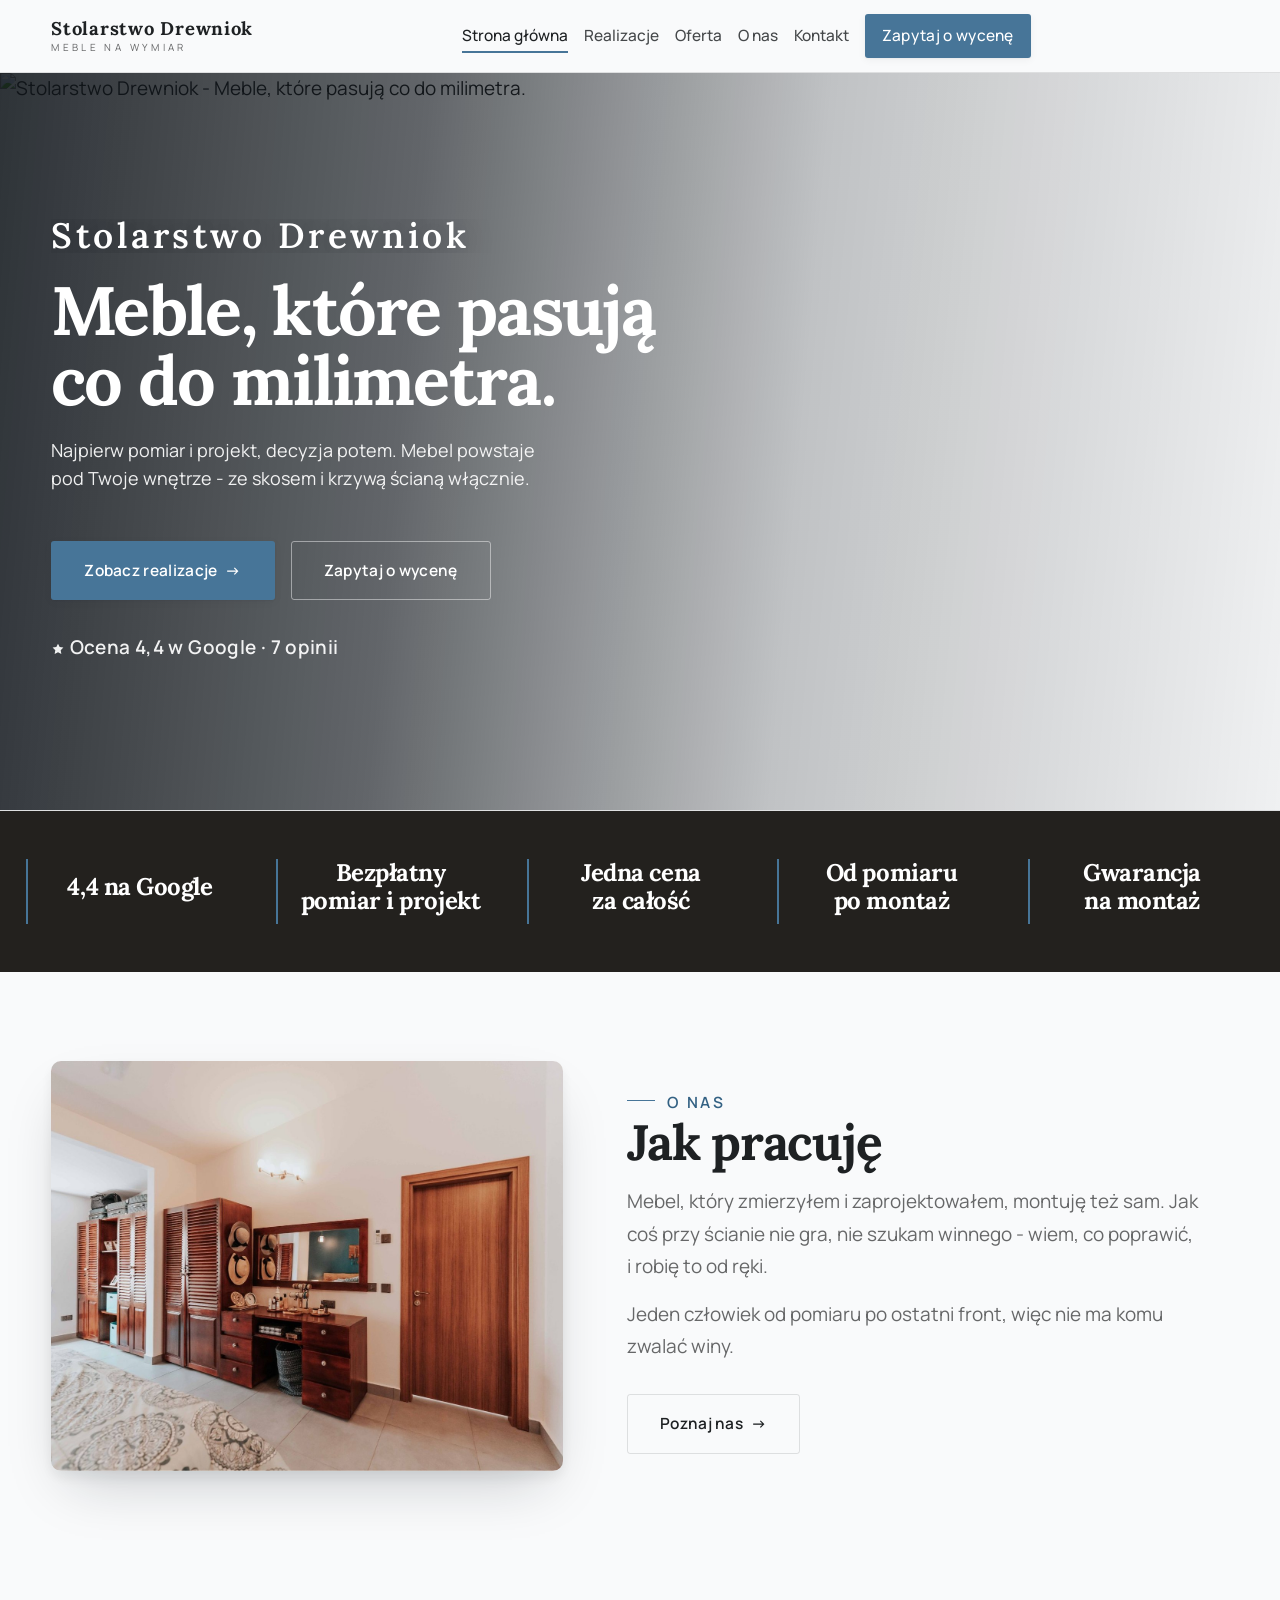
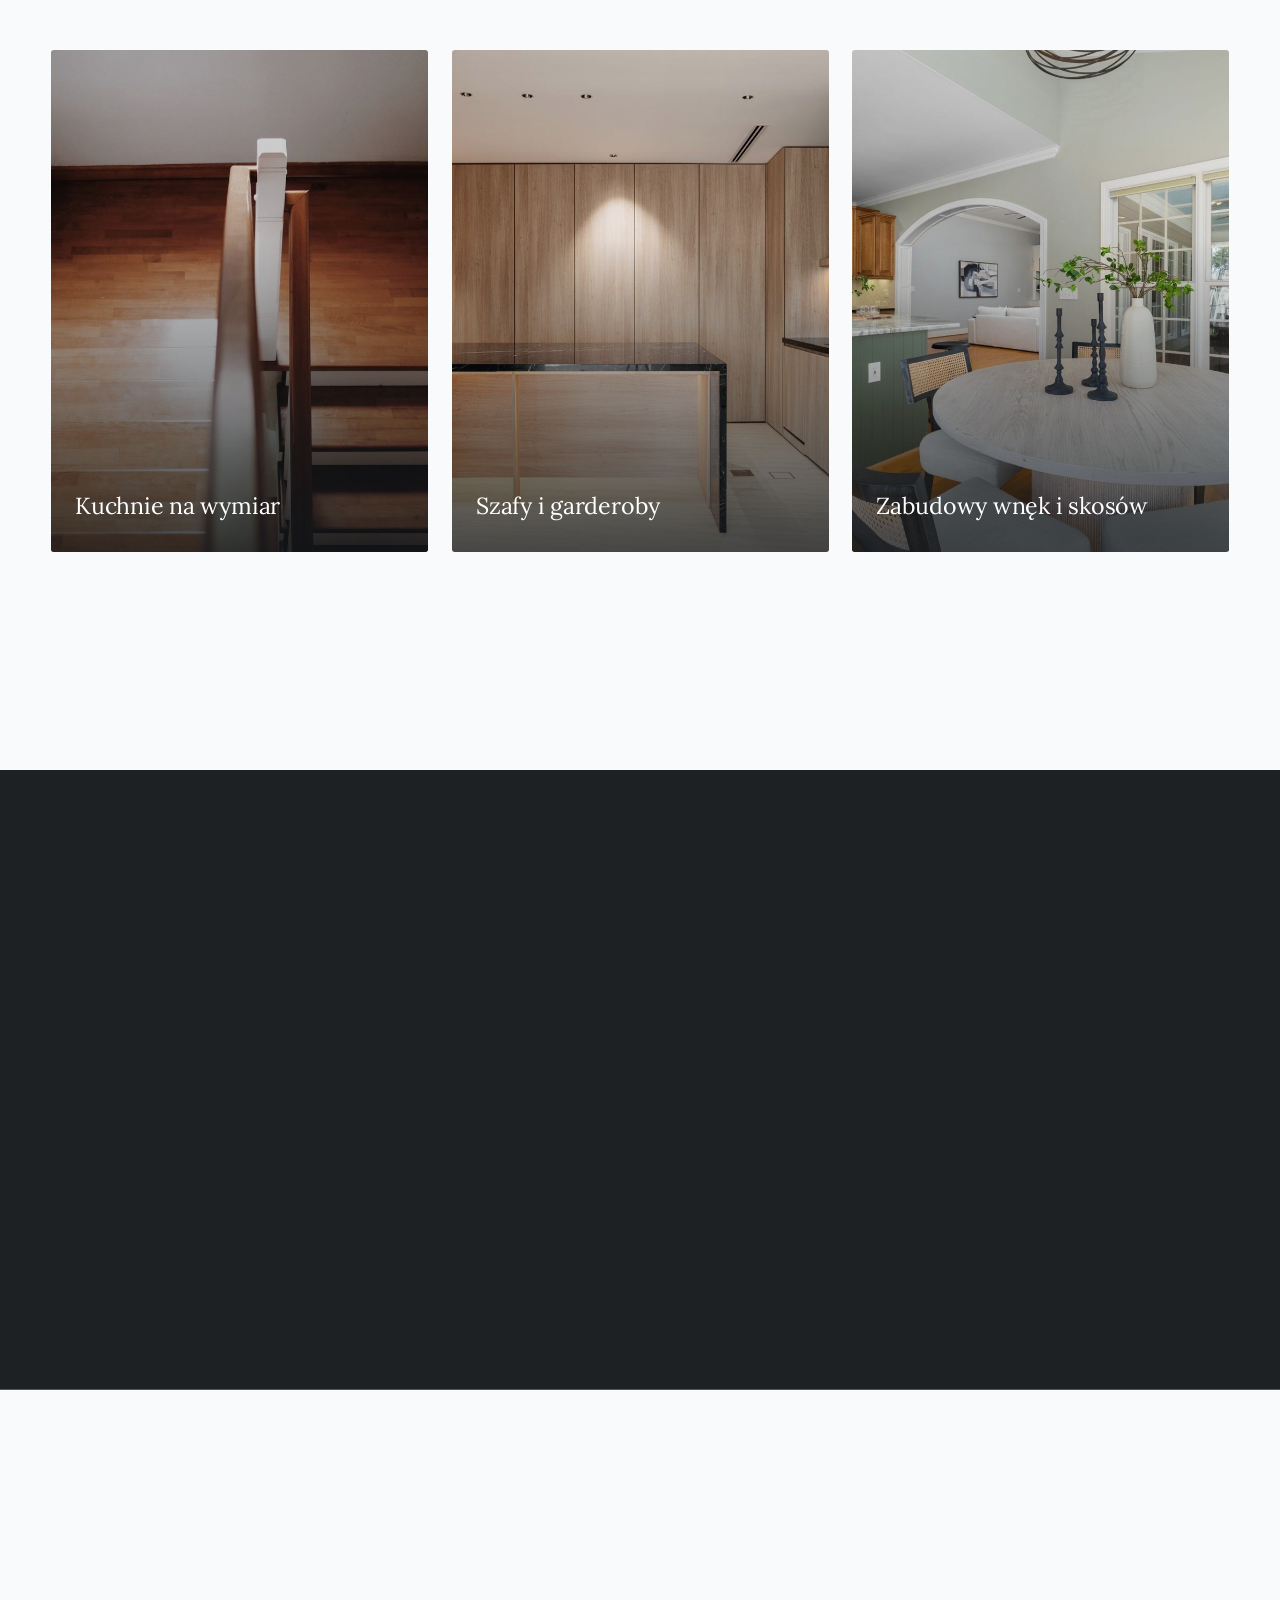
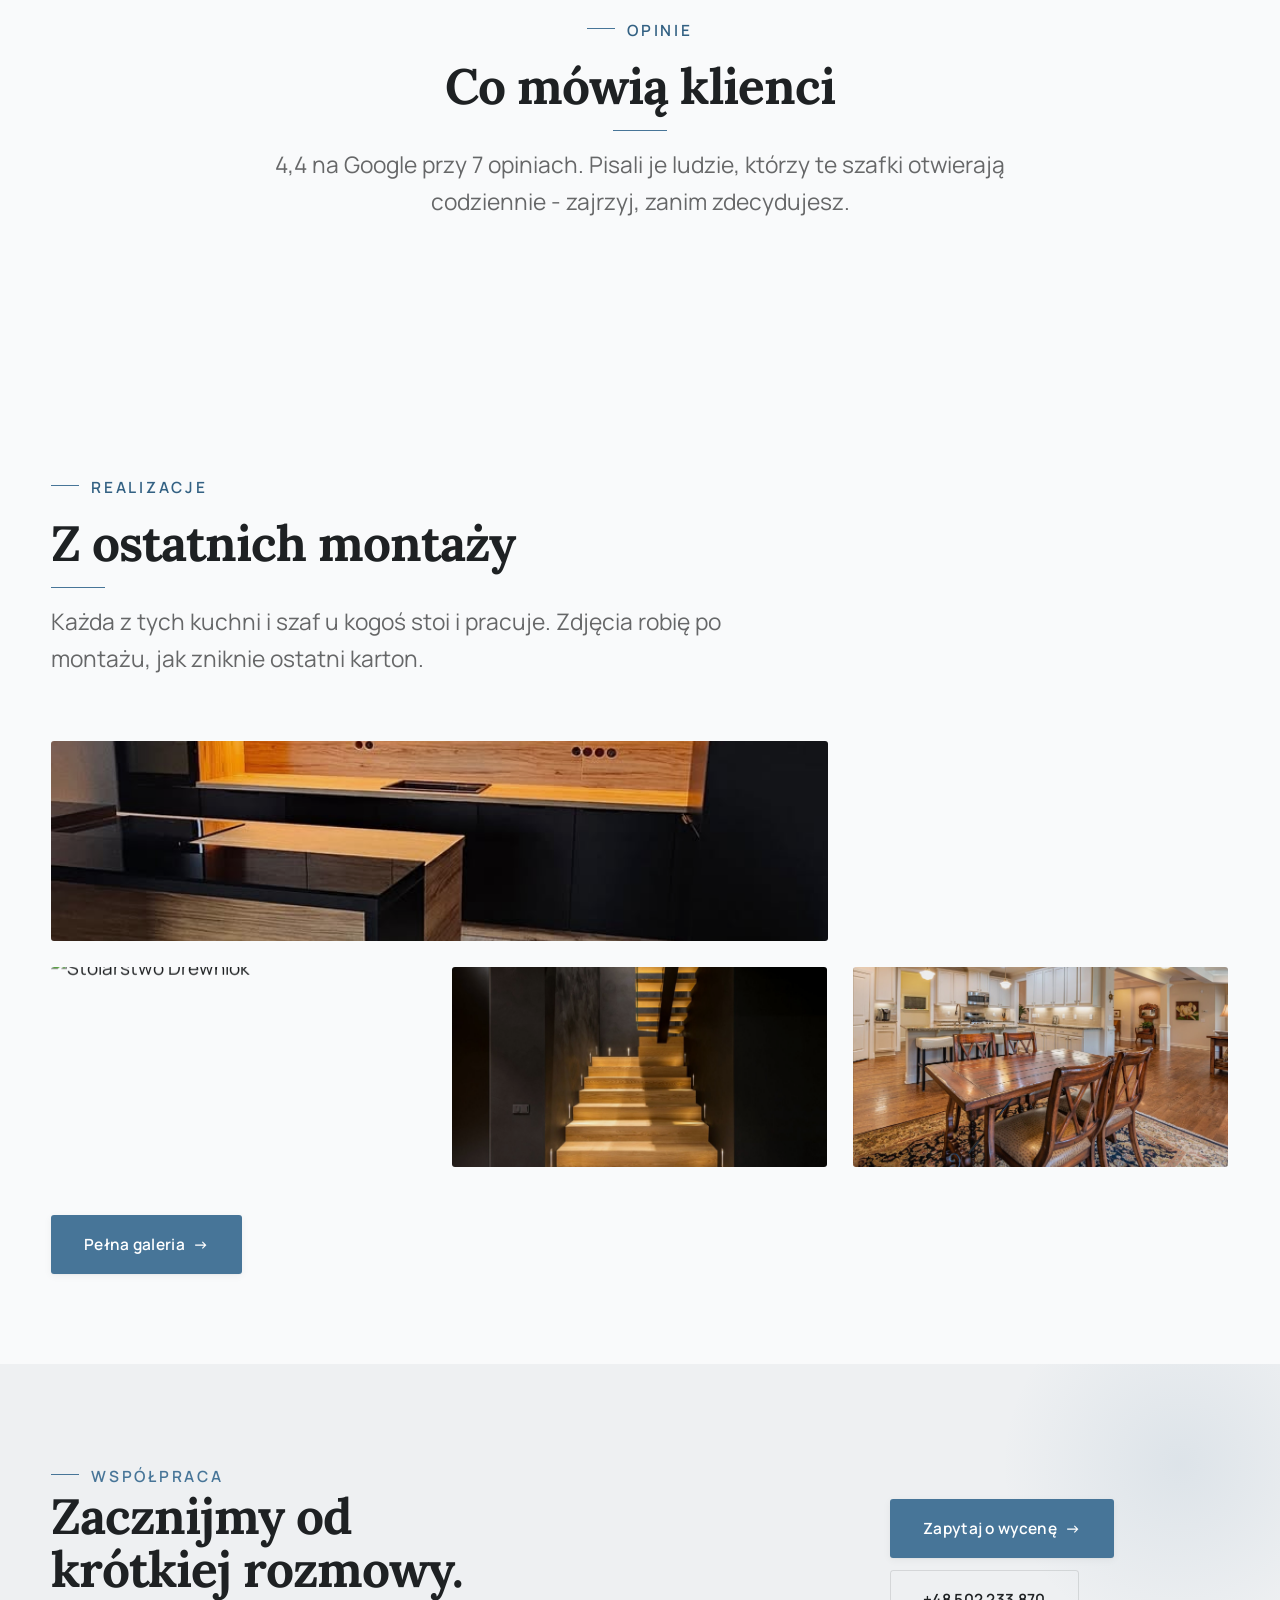
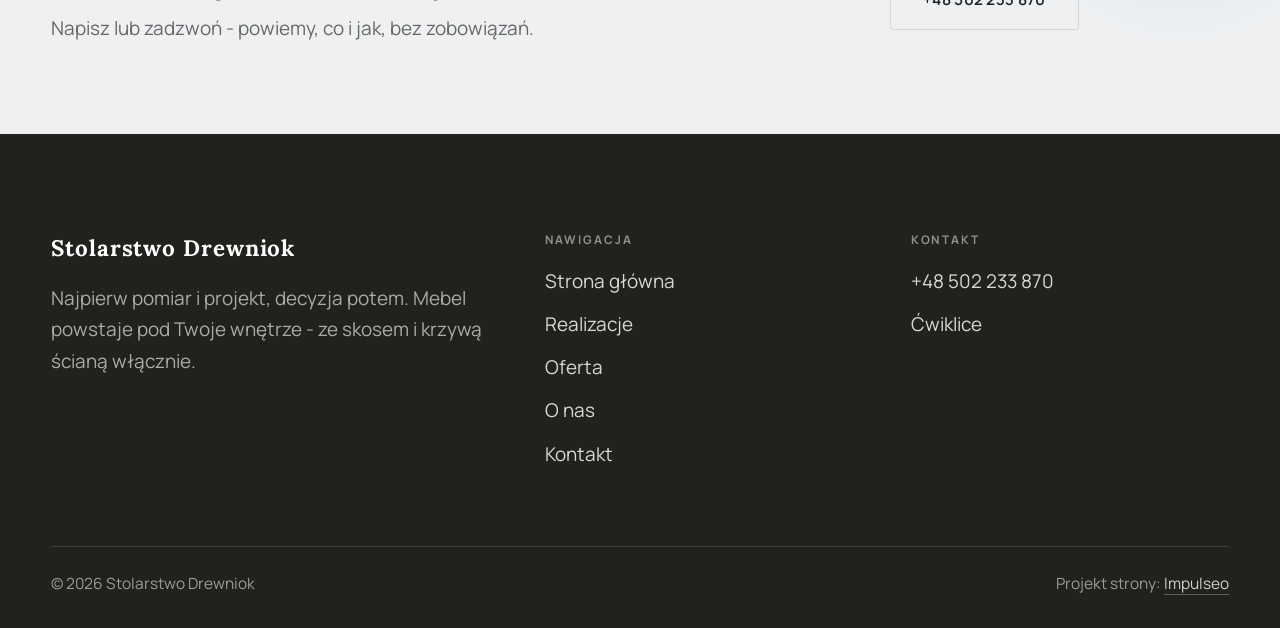
==== commit 3b1e198b: "[claude-edit][cmt:9bcfc969-0bf4-454d-a679-674435c474c0] wolniejsze podswietlanie CTA, CTA w pasku ni" ====
--- a/index.html
+++ b/index.html
@@ -21,7 +21,7 @@
 <link rel="preconnect" href="https://fonts.googleapis.com">
 <link rel="preconnect" href="https://fonts.gstatic.com" crossorigin>
 <link href="https://fonts.googleapis.com/css2?family=Lora:wght@500;600;700&family=Manrope:wght@400;500;600&display=swap" rel="stylesheet">
-<link rel="stylesheet" href="assets/styles.css?v=46771199">
+<link rel="stylesheet" href="assets/styles.css?v=3577752363">
 </head>
 <body>
 
@@ -160,6 +160,6 @@
 <div class="sticky-reserve"><a class="sr-book" href="kontakt.html">Zapytaj o wycenę</a><a class="sr-call" href="tel:+48502233870" aria-label="Zadzwoń"><svg class="ico-tel" width="16" height="16" viewBox="0 0 24 24" fill="none" aria-hidden="true"><path d="M6.6 10.8a15.5 15.5 0 0 0 6.6 6.6l2.2-2.2a1 1 0 0 1 1-.24 11.4 11.4 0 0 0 3.6.58 1 1 0 0 1 1 1V20a1 1 0 0 1-1 1A17 17 0 0 1 3 4a1 1 0 0 1 1-1h3.5a1 1 0 0 1 1 1c0 1.25.2 2.46.58 3.6a1 1 0 0 1-.25 1l-2.23 2.2Z" fill="currentColor"/></svg></a></div>
 <div class="demo-wazne" data-do="2026-08-19" data-cykl="3" hidden><svg class="dw-ico" width="13" height="13" viewBox="0 0 24 24" fill="none" aria-hidden="true"><circle cx="12" cy="12" r="8.6" stroke="currentColor" stroke-width="1.8"/><path d="M12 7.2V12l3.3 2" stroke="currentColor" stroke-width="1.8" stroke-linecap="round"/></svg><span class="dw-txt"></span></div>
 
-<script src="assets/main.js"></script>
+<script src="assets/main.js?v=3302292764"></script>
 </body>
 </html>
--- a/assets/styles.css
+++ b/assets/styles.css
@@ -1435,3 +1435,52 @@
 
 /* === szary tekst dociągnięty do czytelności (WCAG 4.5 na wszystkich tłach) === */
 :root{--muted:#666768;}
+
+/* ============================================================
+   PASEK GÓRNY I PRZYCISKI - zgłoszenie Agaty 13.08.2026
+   1) CTA reaguje na kursor WOLNIEJ (podświetlenie zamiast szarpnięcia),
+   2) pasek nawigacji chowa się przy przewijaniu w dół,
+   3) CTA w pasku górnym w ogóle się nie rusza - tylko delikatnie rozjaśnia.
+   Blok celowo na KOŃCU pliku: ma wygrywać z regułami bazowymi wyżej.
+   ============================================================ */
+:root{
+  --cta-dur:.72s;                                   /* było ~.25s - stąd wrażenie „szarpania" */
+  --cta-ease:cubic-bezier(.16,.84,.44,1);
+}
+
+/* 1) spokojniejsze przejścia na wszystkich przyciskach */
+.btn{
+  transition:transform var(--cta-dur) var(--cta-ease),
+             box-shadow var(--cta-dur) var(--cta-ease),
+             background var(--cta-dur) var(--cta-ease),
+             border-color var(--cta-dur) var(--cta-ease),
+             color var(--cta-dur) var(--cta-ease),
+             filter var(--cta-dur) var(--cta-ease);
+}
+.btn .arr{transition:transform var(--cta-dur) var(--cta-ease)}
+/* magnetyczne CTA w treści: dochodzi do kursora płynnie, zamiast skakać klatka w klatkę */
+.btn.mt-mag{transition:transform var(--cta-dur) var(--cta-ease),
+                       box-shadow var(--cta-dur) var(--cta-ease),
+                       background var(--cta-dur) var(--cta-ease),
+                       border-color var(--cta-dur) var(--cta-ease),
+                       color var(--cta-dur) var(--cta-ease),
+                       filter var(--cta-dur) var(--cta-ease),
+                       translate var(--cta-dur) var(--cta-ease)}
+
+/* 2) pasek nawigacji znika przy przewijaniu w dół, wraca przy przewijaniu w górę */
+.nav{transition:box-shadow .4s ease,background .4s ease,transform .42s var(--cta-ease)}
+.nav.nav-hidden{transform:translateY(-100%)}
+
+/* 3) CTA w pasku górnym: ZERO ruchu, samo podświetlenie */
+.nav .nav-links a.btn-accent,
+.nav .nav-links a.btn-accent:hover,
+.nav .nav-links a.btn-accent:active,
+.nav .nav-links a.btn-accent:focus-visible{transform:none;translate:0 0}
+.nav .nav-links a.btn-accent:hover{
+  filter:brightness(1.1);
+  box-shadow:0 0 0 3px var(--accent-soft),0 8px 20px -14px rgba(0,0,0,.5);
+}
+
+@media (prefers-reduced-motion:reduce){
+  .nav.nav-hidden{transform:none}                   /* bez ruchu = pasek po prostu zostaje */
+}
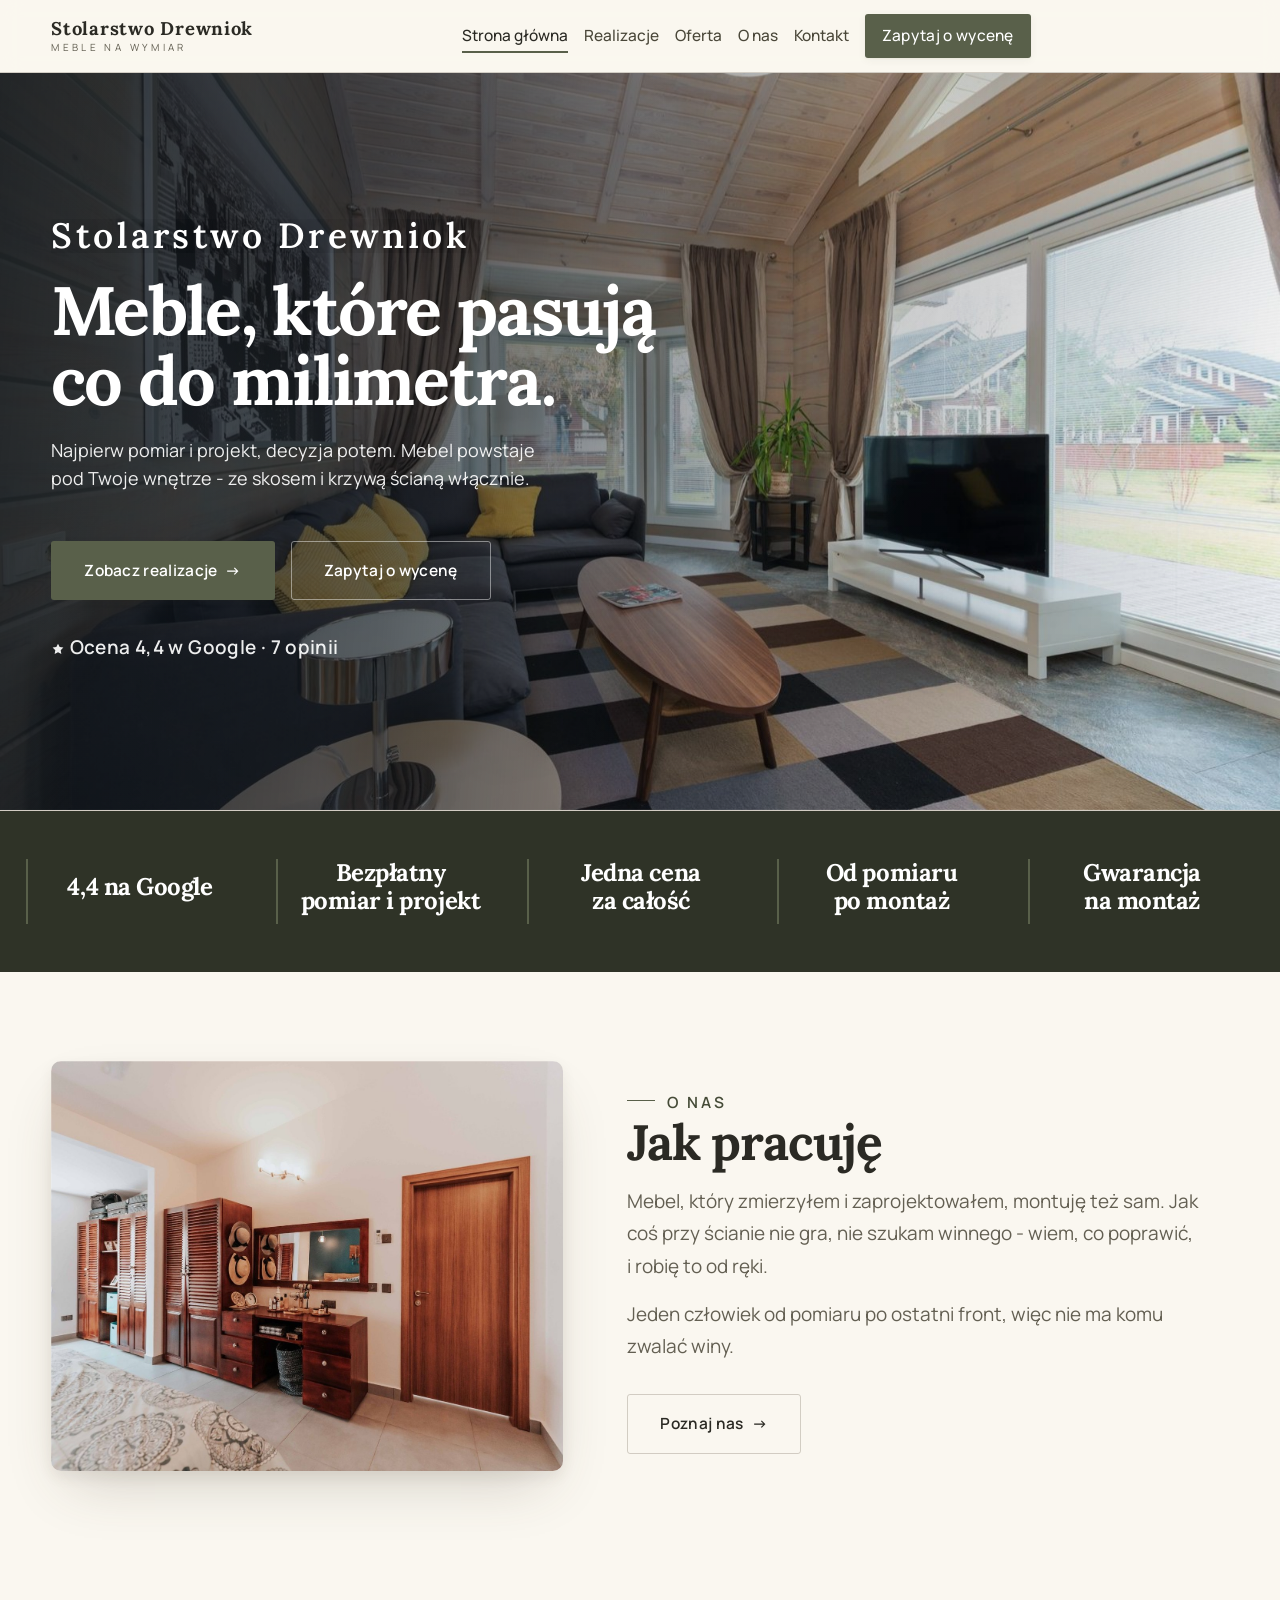
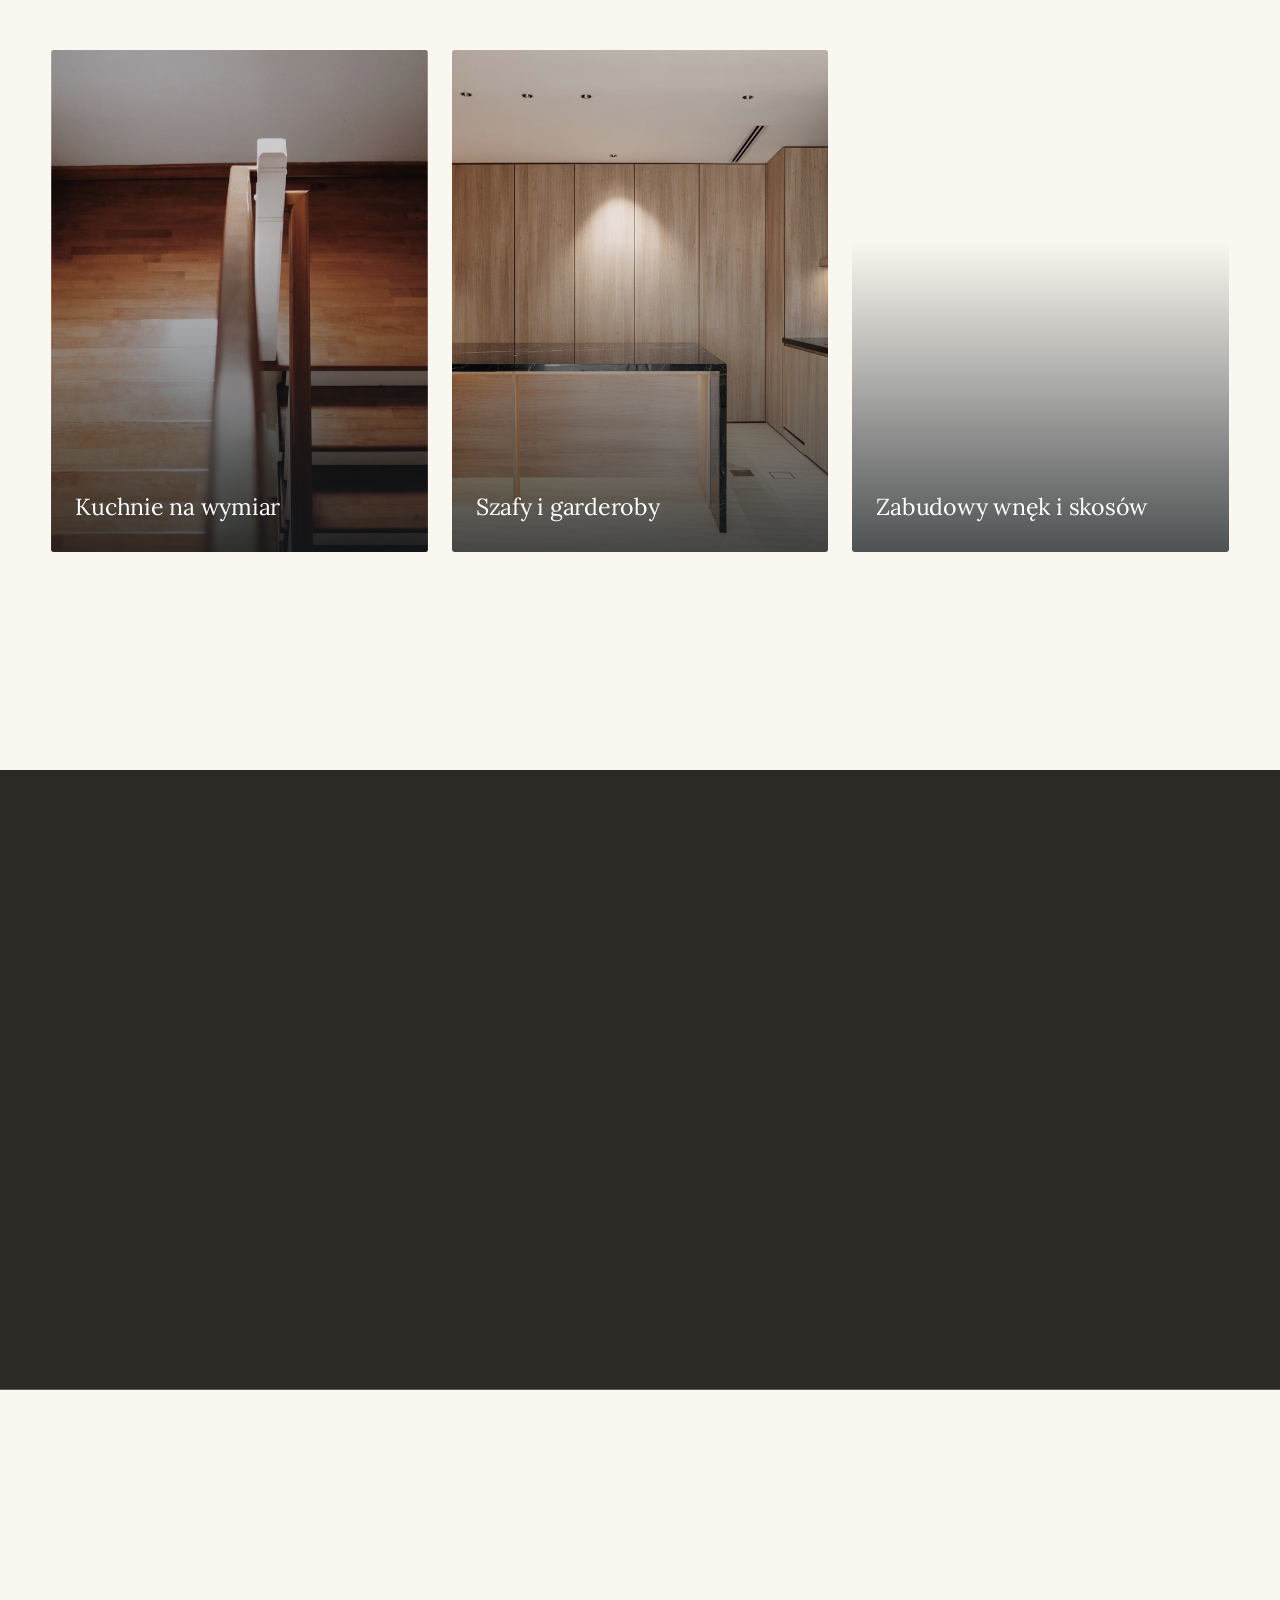
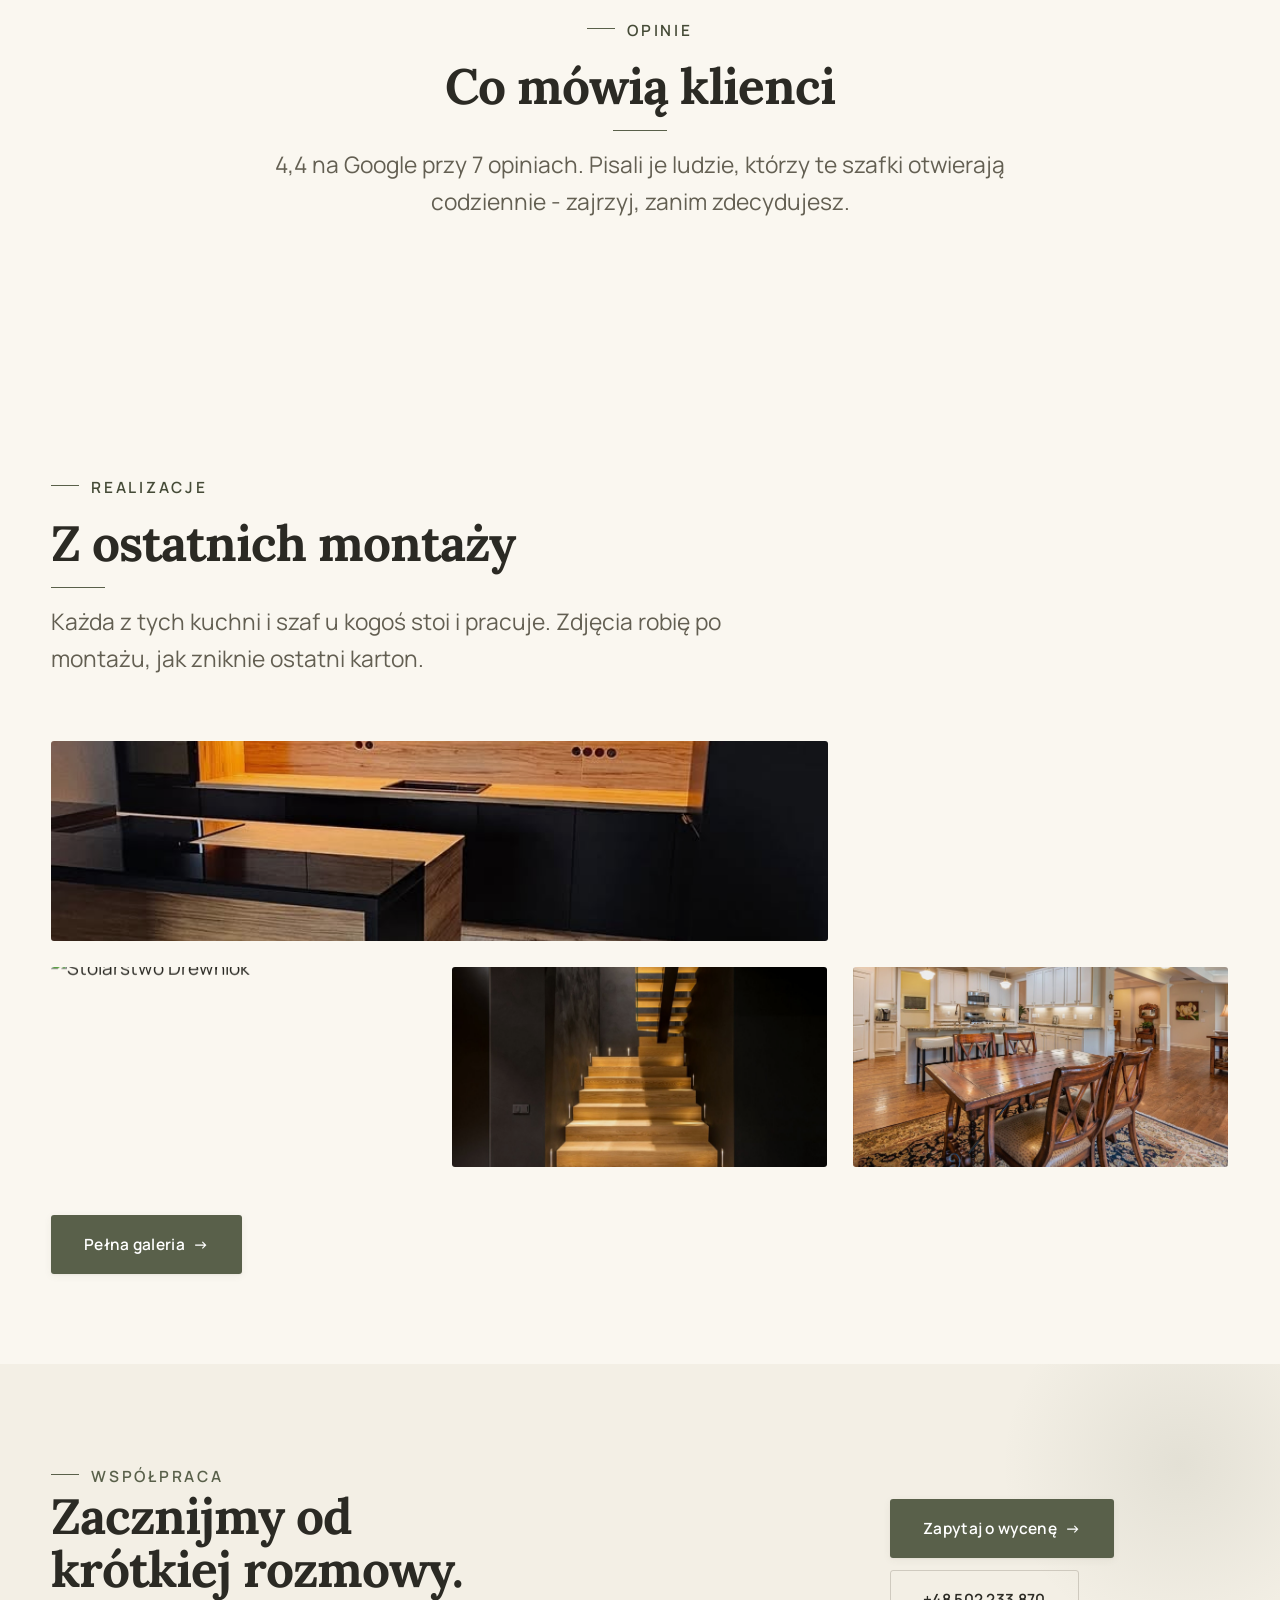
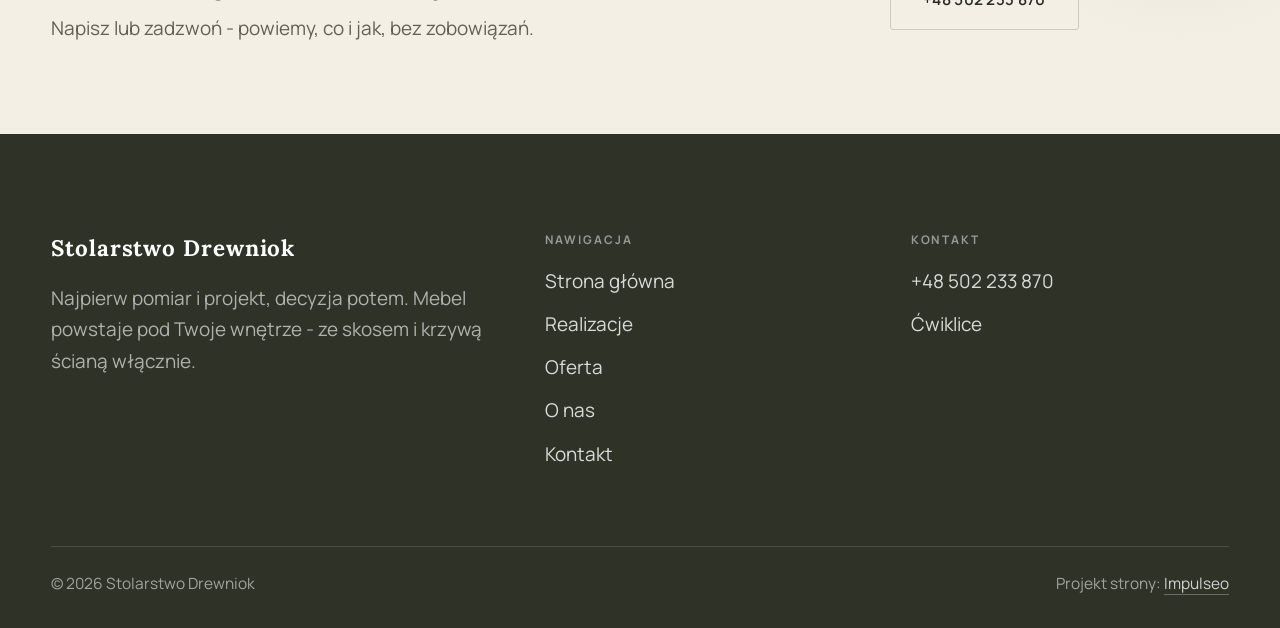
==== commit 8b97c67f: "[claude-edit][cmt:f8850eda-2a32-4fe0-bf57-300b6bc94fee] jedna animacja na wszystkich klockach: bez r" ====
--- a/index.html
+++ b/index.html
@@ -21,7 +21,7 @@
 <link rel="preconnect" href="https://fonts.googleapis.com">
 <link rel="preconnect" href="https://fonts.gstatic.com" crossorigin>
 <link href="https://fonts.googleapis.com/css2?family=Lora:wght@500;600;700&family=Manrope:wght@400;500;600&display=swap" rel="stylesheet">
-<link rel="stylesheet" href="assets/styles.css?v=3577752363">
+<link rel="stylesheet" href="assets/styles.css?v=1988287853">
 </head>
 <body>
 
@@ -160,6 +160,6 @@
 <div class="sticky-reserve"><a class="sr-book" href="kontakt.html">Zapytaj o wycenę</a><a class="sr-call" href="tel:+48502233870" aria-label="Zadzwoń"><svg class="ico-tel" width="16" height="16" viewBox="0 0 24 24" fill="none" aria-hidden="true"><path d="M6.6 10.8a15.5 15.5 0 0 0 6.6 6.6l2.2-2.2a1 1 0 0 1 1-.24 11.4 11.4 0 0 0 3.6.58 1 1 0 0 1 1 1V20a1 1 0 0 1-1 1A17 17 0 0 1 3 4a1 1 0 0 1 1-1h3.5a1 1 0 0 1 1 1c0 1.25.2 2.46.58 3.6a1 1 0 0 1-.25 1l-2.23 2.2Z" fill="currentColor"/></svg></a></div>
 <div class="demo-wazne" data-do="2026-08-19" data-cykl="3" hidden><svg class="dw-ico" width="13" height="13" viewBox="0 0 24 24" fill="none" aria-hidden="true"><circle cx="12" cy="12" r="8.6" stroke="currentColor" stroke-width="1.8"/><path d="M12 7.2V12l3.3 2" stroke="currentColor" stroke-width="1.8" stroke-linecap="round"/></svg><span class="dw-txt"></span></div>
 
-<script src="assets/main.js?v=3302292764"></script>
+<script src="assets/main.js?v=2120892905"></script>
 </body>
 </html>
--- a/assets/styles.css
+++ b/assets/styles.css
@@ -1427,14 +1427,16 @@
 }
 
 
-/* === auto-paleta z marki klienta (źródło: bank palet (skórka dawała brąz)) === */
-:root{--accent:#477598;--accent-d:#336183;--accent-soft:rgba(71,117,152,0.10);--paper:#F9FAFB;--paper-2:#EEF0F2;--paper-3:#E4E6E8;--ink:#1E2123;--ink-soft:#45484A;--muted:#7A7C7E;--line:rgba(30,33,35,.12);}
+/* === auto-paleta z marki klienta === */
+/* 13.08.2026: automatyczny błękit #477598 i prawie biel #F9FAFB WYCOFANE na życzenie
+   klientki - całość jedzie teraz na ciepłej palecie z bloku na końcu pliku. */
+:root{--accent:#59604A;--accent-d:#454B37;--accent-soft:rgba(89,96,74,0.10);--paper:#FAF7F0;--paper-2:#F3EFE5;--paper-3:#E9E3D5;--ink:#2B2A24;--ink-soft:#4A4739;--muted:#635F52;--line:rgba(184,177,165,.6);}
 .btn-accent{color:#fff}
 .nav .nav-links a.btn-accent{color:#fff}
 .btn-accent[data-accent-d],.cta-d .btn-accent{color:#fff}
 
 /* === szary tekst dociągnięty do czytelności (WCAG 4.5 na wszystkich tłach) === */
-:root{--muted:#666768;}
+:root{--muted:#635F52;}
 
 /* ============================================================
    PASEK GÓRNY I PRZYCISKI - zgłoszenie Agaty 13.08.2026
@@ -1484,3 +1486,102 @@
 @media (prefers-reduced-motion:reduce){
   .nav.nav-hidden{transform:none}                   /* bez ruchu = pasek po prostu zostaje */
 }
+
+/* ============================================================
+   PALETA CIEPŁA - zgłoszenie Agaty 13.08.2026
+   „zamiast bieli postaw na bezowy" + kolory wskazane przez klientkę:
+   oliwkowy #59604A, krem #F3EFE5, naturalny brąz #92745C, ciepły szary #B8B1A5.
+   Krem ma być PRAWIE biały - jasny, ale bez ostrej bieli („chamski biały").
+   Blok celowo na SAMYM KOŃCU pliku: musi wygrywać z blokiem auto-palety wyżej
+   (ten dawał chłodny błękit #477598 i prawie białe tło #F9FAFB).
+   Kontrasty policzone: tekst 11,2-13,9:1 · tekst poboczny 4,99-6,17:1 · biały na
+   oliwkowym 6,6:1 · biały na stopce 12,9:1 - wszystko ponad normą WCAG.
+   ============================================================ */
+:root{
+  /* TŁA - krem zamiast bieli.
+     13.08.2026 (doprecyzowanie Agaty: „ten beżowy ma być prawie jak biały"):
+     główne tło rozjaśnione o stopień - zostaje ciepłe, ale znacznie bliżej bieli,
+     a krem z palety #F3EFE5 zszedł na sekcje alternatywne, żeby strona nadal
+     „oddychała" pasami, tylko delikatniej. */
+  --paper:#FAF7F0;            /* główne tło strony - beż prawie biały */
+  --paper-2:#F3EFE5;          /* sekcje alternatywne: krem z palety klientki */
+  --paper-3:#E9E3D5;          /* delikatne wypełnienia */
+  --card:#FDFBF5;             /* karty i formularz - najjaśniejszy, ale ciepły (zero ostrej bieli) */
+
+  /* TEKST - ciepły grafit zamiast chłodnego */
+  --ink:#2B2A24;
+  --ink-soft:#4A4739;
+  --muted:#635F52;            /* 4,99:1 nawet na najciemniejszym kremie */
+
+  /* AKCENTY z palety klientki */
+  --accent:#59604A;           /* oliwkowy - przyciski, linki, podkreślenia */
+  --accent-d:#454B37;         /* oliwkowy ciemniejszy - hover */
+  --accent-soft:rgba(89,96,74,.10);
+  --brown:#92745C;            /* naturalny brąz - detale, kreski nad kartami */
+  --warm:#B8B1A5;             /* ciepły szary - linie, ramki */
+
+  --line:rgba(184,177,165,.6);/* hairline z ciepłego szarego */
+  --dark:#2F3327;             /* sekcje ciemne: pasek haseł, stopka - głęboka oliwka */
+
+  /* CIENIE ocieplone (były chłodne, niebieskawe - kłóciły się z kremem) */
+  --sh-sm:0 1px 2px rgba(74,62,45,.05), 0 2px 8px rgba(74,62,45,.06);
+  --sh-md:0 2px 6px rgba(74,62,45,.06), 0 12px 28px -8px rgba(74,62,45,.14);
+  --sh-lg:0 6px 14px rgba(74,62,45,.08), 0 26px 56px -18px rgba(74,62,45,.24);
+}
+
+/* Karty, formularz i plakietka - miały wbite #fff, stąd „chamska" biel mimo zmiany tła */
+.svc,
+.trust-card,
+.form,
+.btn-light,
+.form input:focus,
+.form textarea:focus{background:var(--card)}
+.hero-badge{background:rgba(253,251,245,.94)}
+
+/* brąz z palety jako drugi kolor - kreska nad kartami zaufania */
+.trust-card{border-top-color:var(--brown)}
+
+/* ============================================================
+   JEDNA ANIMACJA DLA WSZYSTKICH KLOCKÓW - zgłoszenie Agaty 13.08.2026
+   Wzorzec = CTA „Zapytaj o wycenę" z paska górnego: przycisk STOI
+   w miejscu, a na kursor reaguje samym podświetleniem (rozjaśnienie
+   + delikatna obwódka w kolorze akcentu). Żadnego unoszenia,
+   żadnego jeżdżenia strzałki, żadnego magnesu za kursorem.
+   Blok celowo na SAMYM KOŃCU pliku - ma wygrywać z regułami wyżej.
+   ============================================================ */
+.btn,
+.btn:hover,
+.btn:focus-visible,
+.btn:active,
+.sticky-reserve a,
+.sticky-reserve a:hover,
+.sticky-reserve a:active{
+  transform:none;
+  translate:0 0;
+}
+.btn,
+.sticky-reserve a{
+  transition:filter var(--cta-dur) var(--cta-ease),
+             box-shadow var(--cta-dur) var(--cta-ease),
+             background var(--cta-dur) var(--cta-ease),
+             border-color var(--cta-dur) var(--cta-ease),
+             color var(--cta-dur) var(--cta-ease);
+}
+/* strzałka w przycisku też stoi - ruch był drugą, osobną animacją */
+.btn .arr,
+.btn:hover .arr{transform:none}
+
+/* to samo podświetlenie na KAŻDYM klocku, niezależnie od odmiany */
+.btn:hover,
+.btn:focus-visible,
+.sticky-reserve a:hover,
+.sticky-reserve a:focus-visible{
+  filter:brightness(1.1);
+  box-shadow:0 0 0 3px var(--accent-soft),0 8px 20px -14px rgba(0,0,0,.5);
+}
+/* przyciski obrysowane (przezroczyste) - samo rozjaśnienie ich nie ruszy,
+   więc podświetlenie robi tu obwódka i tekst w kolorze akcentu */
+.btn-ghost:hover,
+.btn-ghost:focus-visible{border-color:var(--accent);color:var(--accent)}
+.cta .btn-ghost-cta:hover,
+.cta .btn-ghost-cta:focus-visible{border-color:var(--accent);color:var(--accent)}
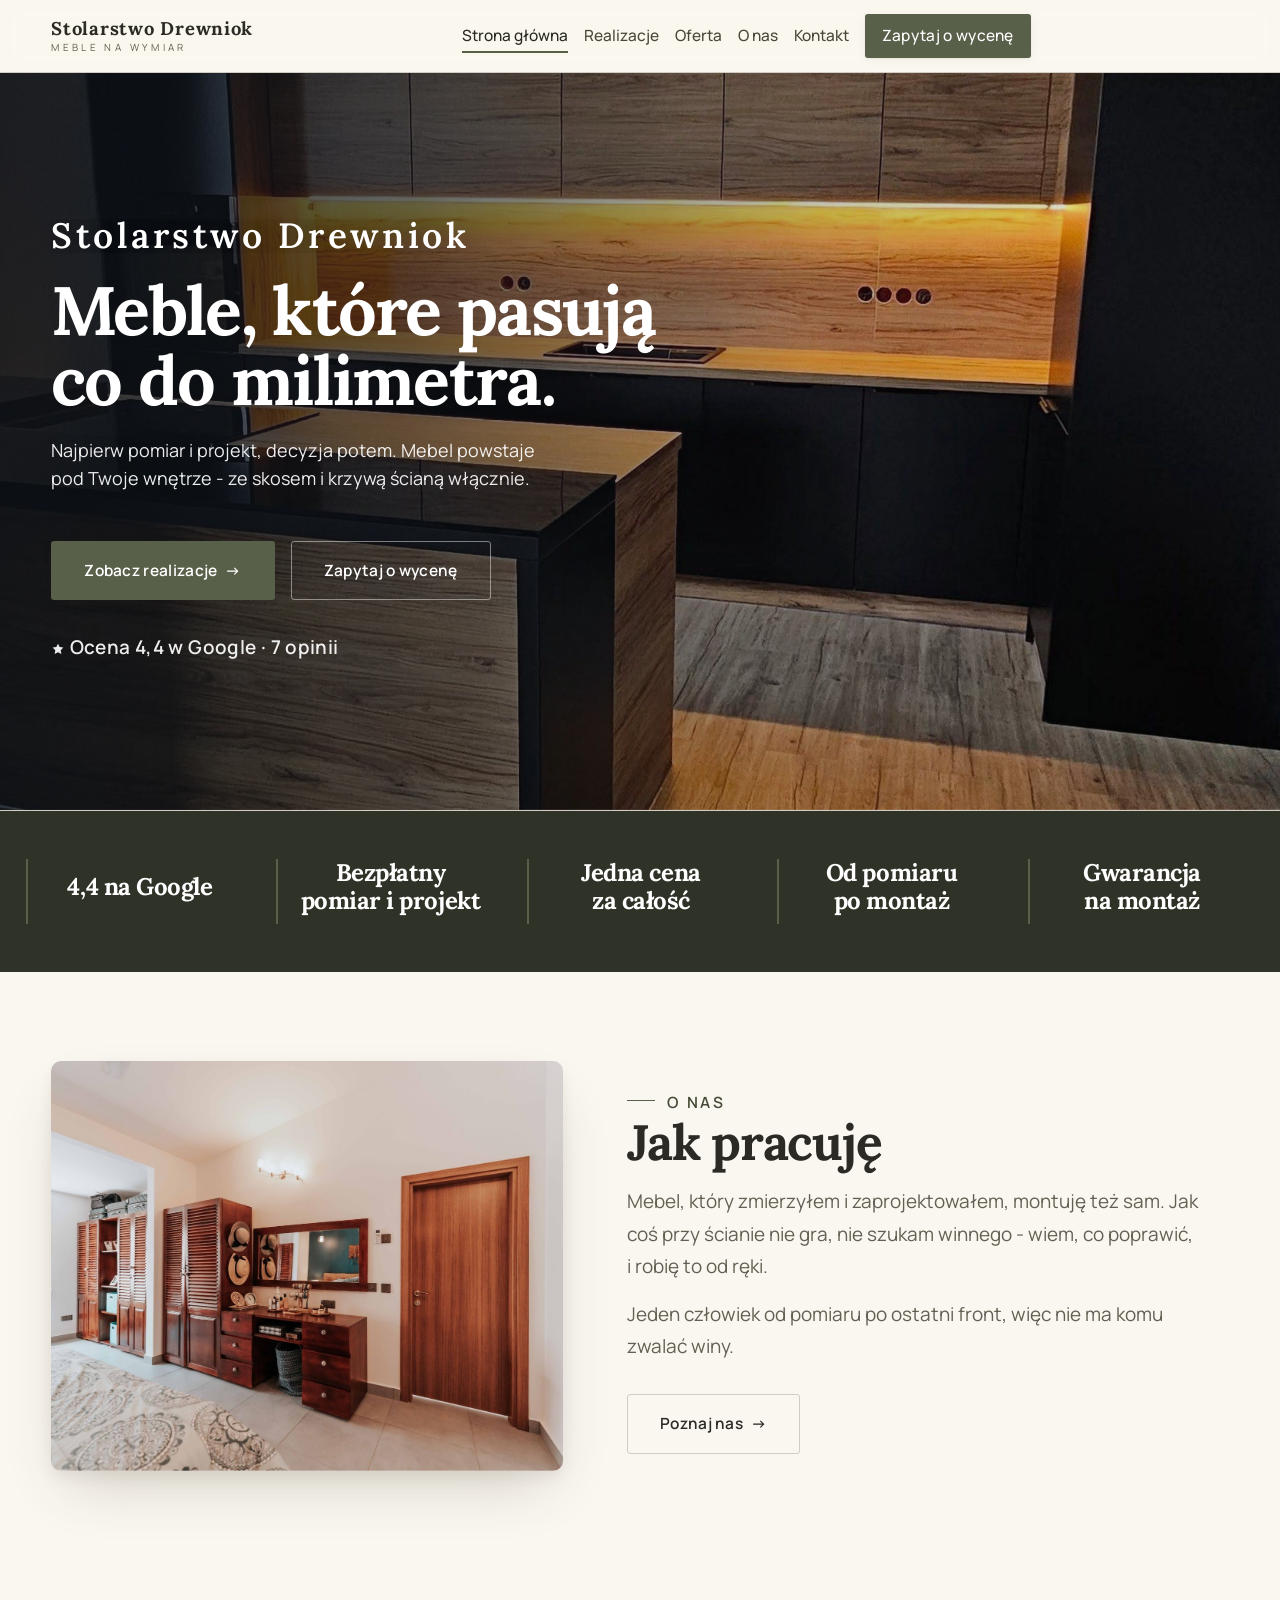
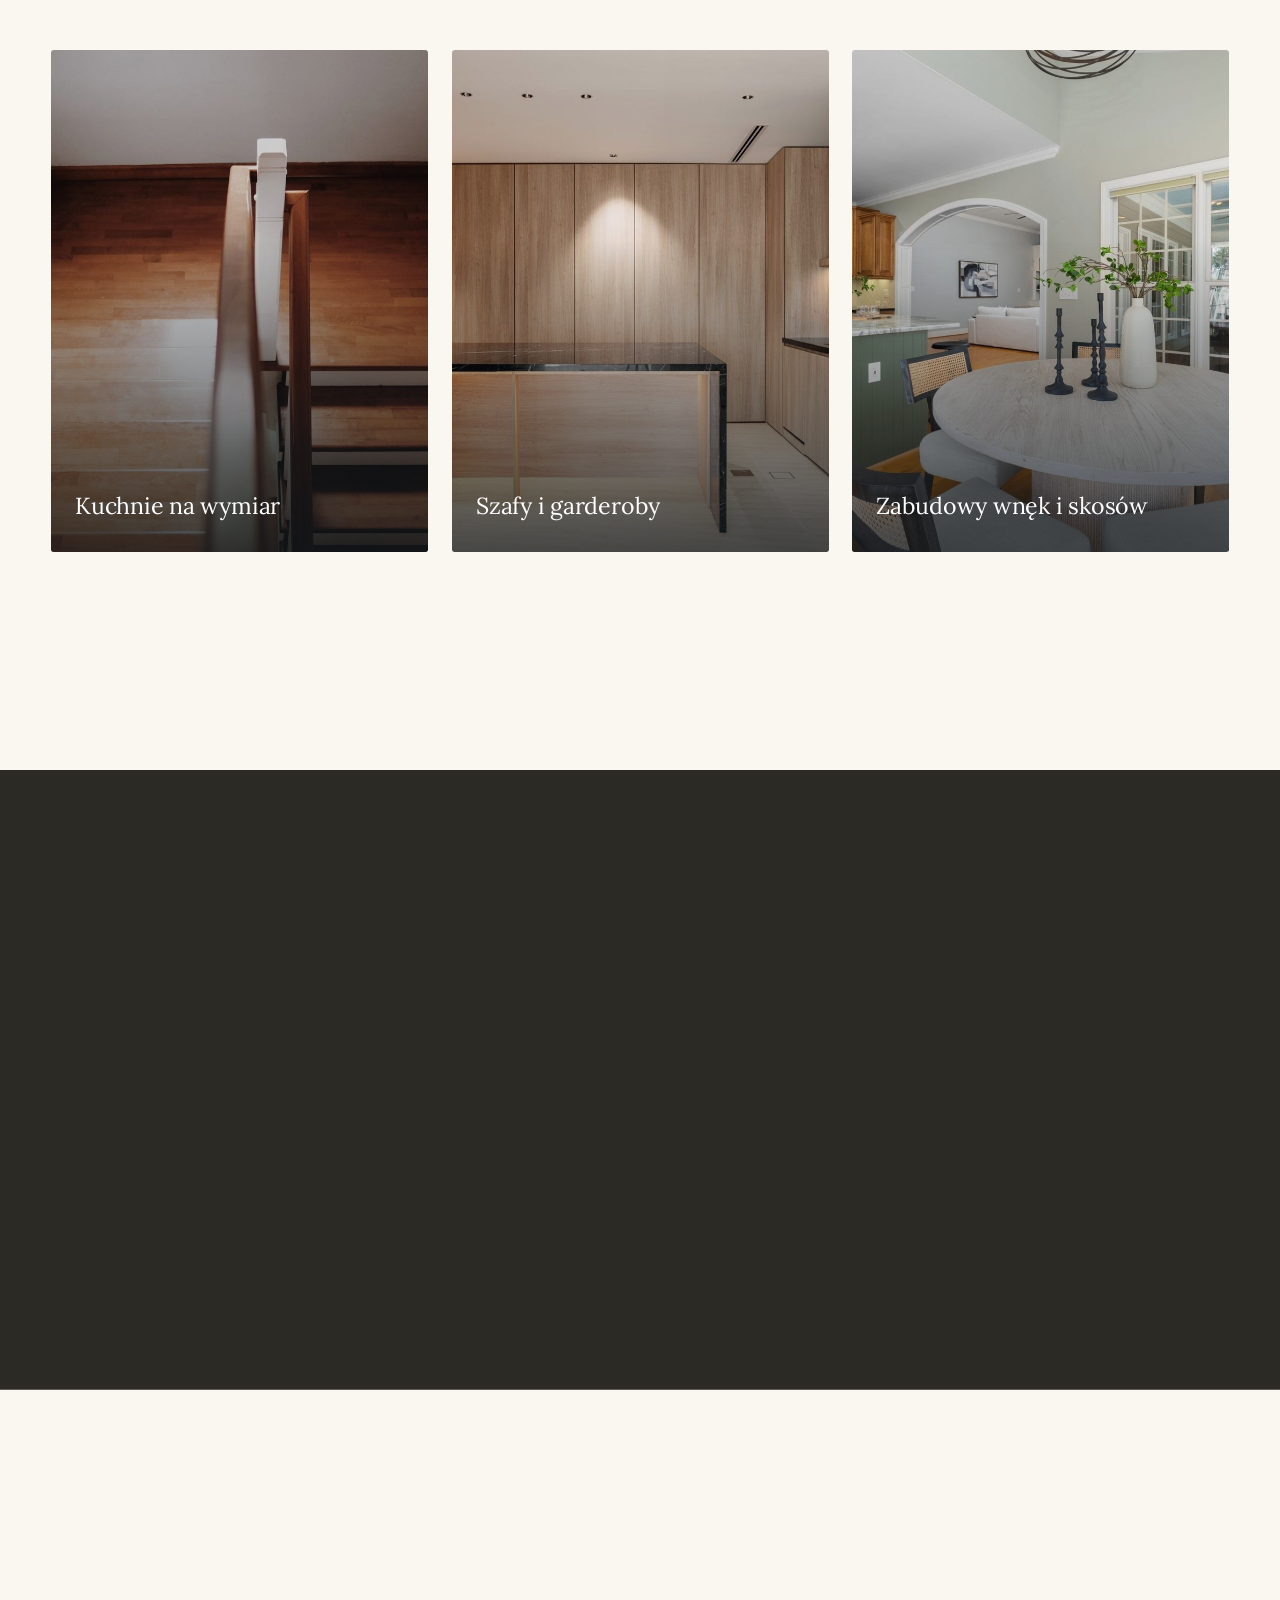
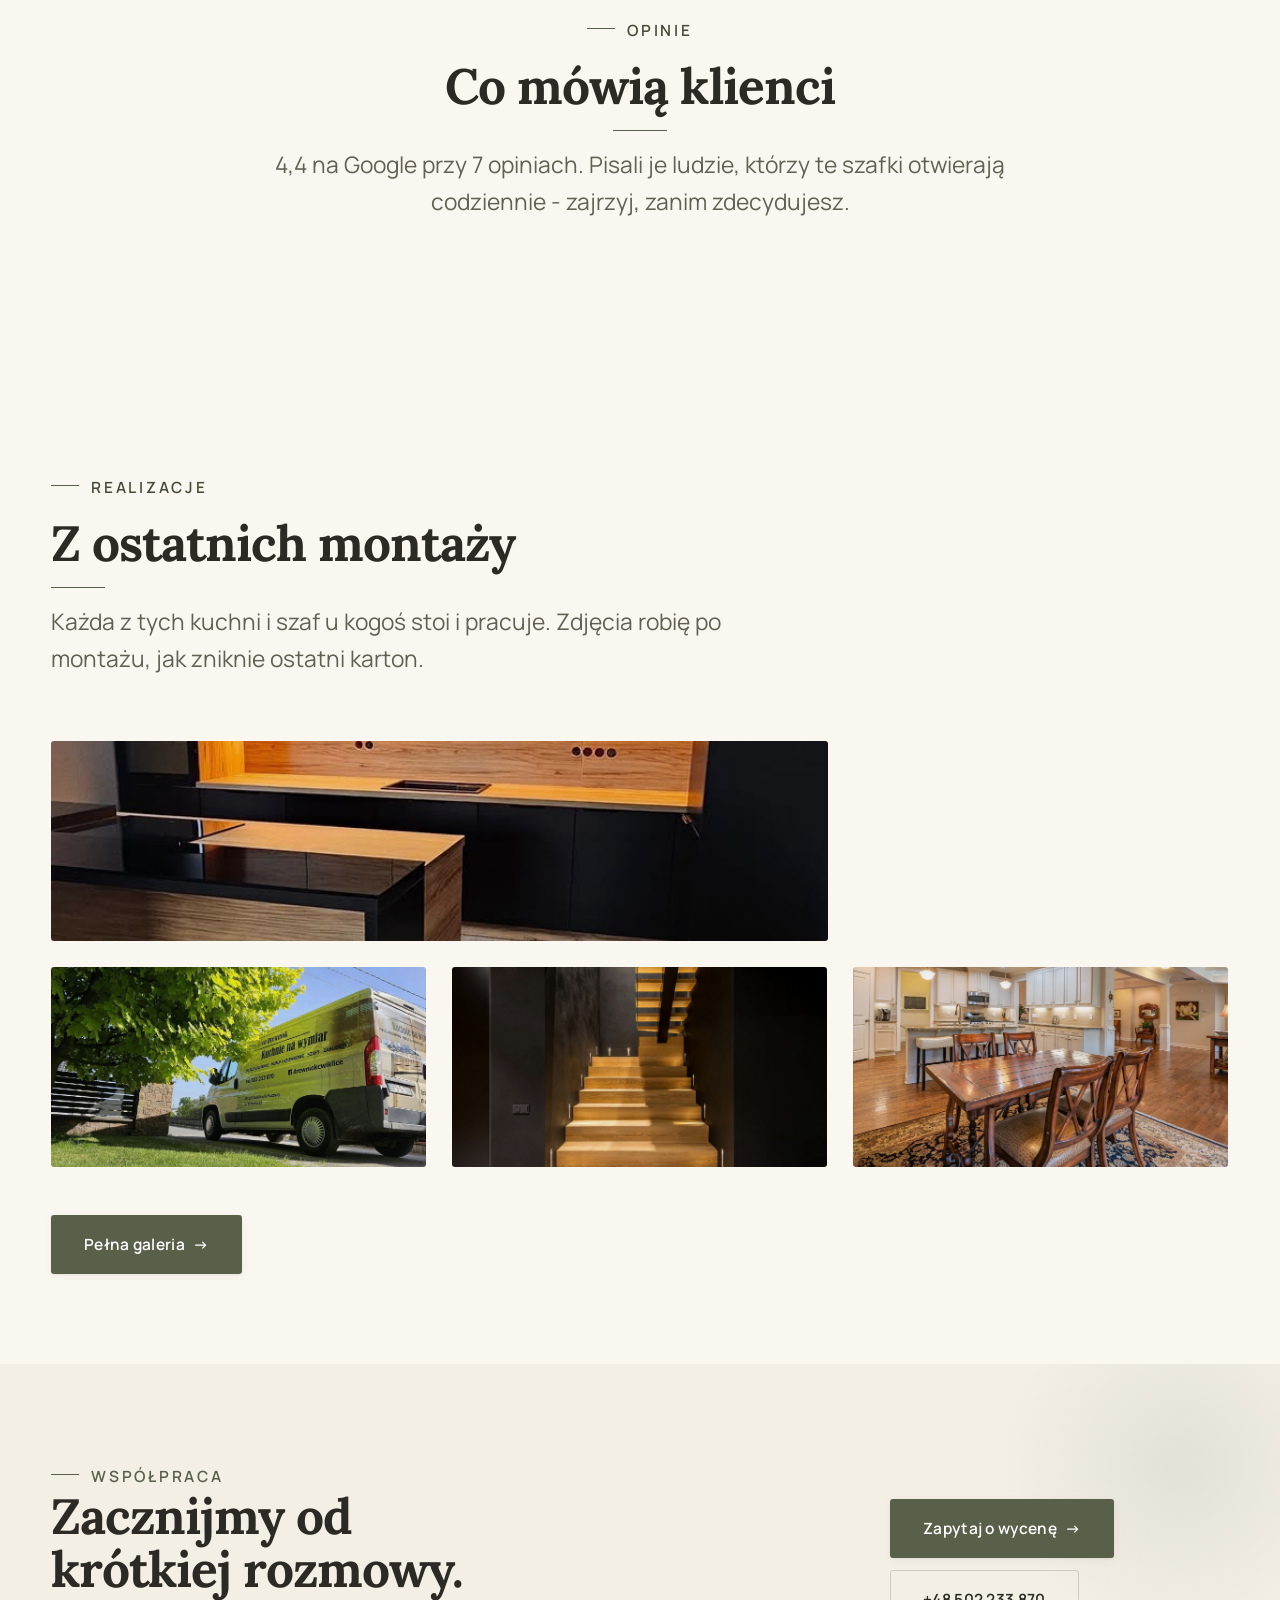
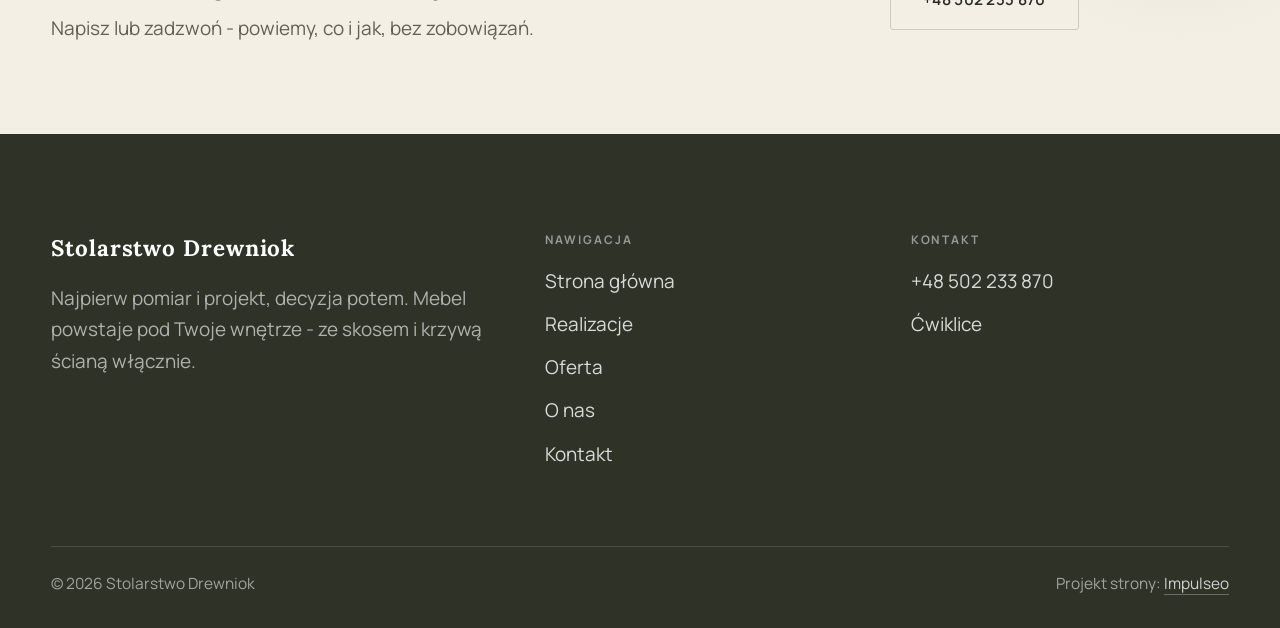
==== commit d3729972: "[claude-edit][cmt:991c080d-c8e4-4cbb-af35-5bd2503586be] kazdy klocek reaguje jak CTA z paska: wypeln" ====
--- a/index.html
+++ b/index.html
@@ -21,7 +21,7 @@
 <link rel="preconnect" href="https://fonts.googleapis.com">
 <link rel="preconnect" href="https://fonts.gstatic.com" crossorigin>
 <link href="https://fonts.googleapis.com/css2?family=Lora:wght@500;600;700&family=Manrope:wght@400;500;600&display=swap" rel="stylesheet">
-<link rel="stylesheet" href="assets/styles.css?v=1988287853">
+<link rel="stylesheet" href="assets/styles.css?v=1788374938">
 </head>
 <body>
 
@@ -50,7 +50,7 @@
       <p class="lead">Najpierw pomiar i projekt, decyzja potem. Mebel powstaje pod Twoje wnętrze - ze skosem i krzywą ścianą włącznie.</p>
       <div class="hero-actions">
         <a href="realizacje.html" class="btn btn-accent">Zobacz realizacje <span class="arr">→</span></a>
-        <a href="kontakt.html" class="btn btn-ghost" style="color:#fff;border-color:rgba(255,255,255,.45)">Zapytaj o wycenę</a>
+        <a href="kontakt.html" class="btn btn-ghost btn-on-dark">Zapytaj o wycenę</a>
       </div>
       <div style="margin-top:var(--space-6);color:#fff;font-weight:600;letter-spacing:.02em;opacity:.92"><svg class="ico-star" width="14" height="14" viewBox="0 0 24 24" style="vertical-align:-2px" aria-hidden="true"><path d="M12 2.8l2.85 5.8 6.4.93-4.63 4.5 1.1 6.37L12 17.4l-5.72 3 1.1-6.37-4.63-4.5 6.4-.93L12 2.8Z" fill="currentColor"/></svg> Ocena 4,4 w Google · 7 opinii</div>
     </div>
--- a/assets/styles.css
+++ b/assets/styles.css
@@ -1585,3 +1585,47 @@
 .btn-ghost:focus-visible{border-color:var(--accent);color:var(--accent)}
 .cta .btn-ghost-cta:hover,
 .cta .btn-ghost-cta:focus-visible{border-color:var(--accent);color:var(--accent)}
+
+/* ============================================================
+   WSZYSTKIE KLOCKI = DOKŁADNIE TA SAMA ANIMACJA CO CTA „Zapytaj o wycenę"
+   Z PASKA GÓRNEGO - drugie zgłoszenie Agaty 13.08.2026.
+   Poprzednia poprawka wyrównała sam RUCH (klocki przestały skakać), ale
+   REAKCJA NA KURSOR nadal zależała od odmiany przycisku:
+     · wypełnione („Zobacz realizacje", „Pełna galeria", „Zadzwoń...") ciemniały,
+     · obrysowane („Poznaj nas", „Zapytaj o wycenę" na zdjęciu, telefon w pasku CTA)
+       zmieniały tylko kolor kreski i napisu - czyli robiły co innego,
+     · klocek w hero miał kolory wpisane w atrybut style, który przebijał hover,
+       więc praktycznie nie reagował wcale.
+   Teraz KAŻDY klocek na całej stronie zachowuje się identycznie jak ten z paska:
+   stoi w miejscu, wypełnia się oliwką, napis biały, dookoła delikatna obwódka
+   i miękki cień - w tym samym, wolnym tempie (--cta-dur).
+   Blok celowo na SAMYM KOŃCU pliku: musi wygrywać z regułami odmian wyżej.
+   ============================================================ */
+
+/* spoczynek klocka obrysowanego na ciemnym zdjęciu (było w atrybucie style) */
+.btn-on-dark{color:#fff;border-color:rgba(255,255,255,.45)}
+
+/* JEDEN stan „kursor na klocku" dla wszystkich odmian i wszystkich sekcji */
+.btn:hover,
+.btn:focus-visible,
+.btn-on-dark:hover,
+.btn-on-dark:focus-visible,
+.cta .btn:hover,
+.cta .btn:focus-visible,
+.nav .nav-links a.btn:hover,
+.nav .nav-links a.btn:focus-visible,
+.sticky-reserve a:hover,
+.sticky-reserve a:focus-visible{
+  background:var(--accent-d);
+  border-color:var(--accent-d);
+  color:#fff;
+  filter:brightness(1.1);
+  box-shadow:0 0 0 3px var(--accent-soft),0 8px 20px -14px rgba(0,0,0,.5);
+  transform:none;
+  translate:0 0;
+}
+/* strzałka i ikona telefonu idą za kolorem napisu, więc też robią się białe */
+.btn:hover .arr,
+.btn:focus-visible .arr,
+.sticky-reserve a:hover .ico-tel,
+.sticky-reserve a:focus-visible .ico-tel{color:#fff;transform:none}
